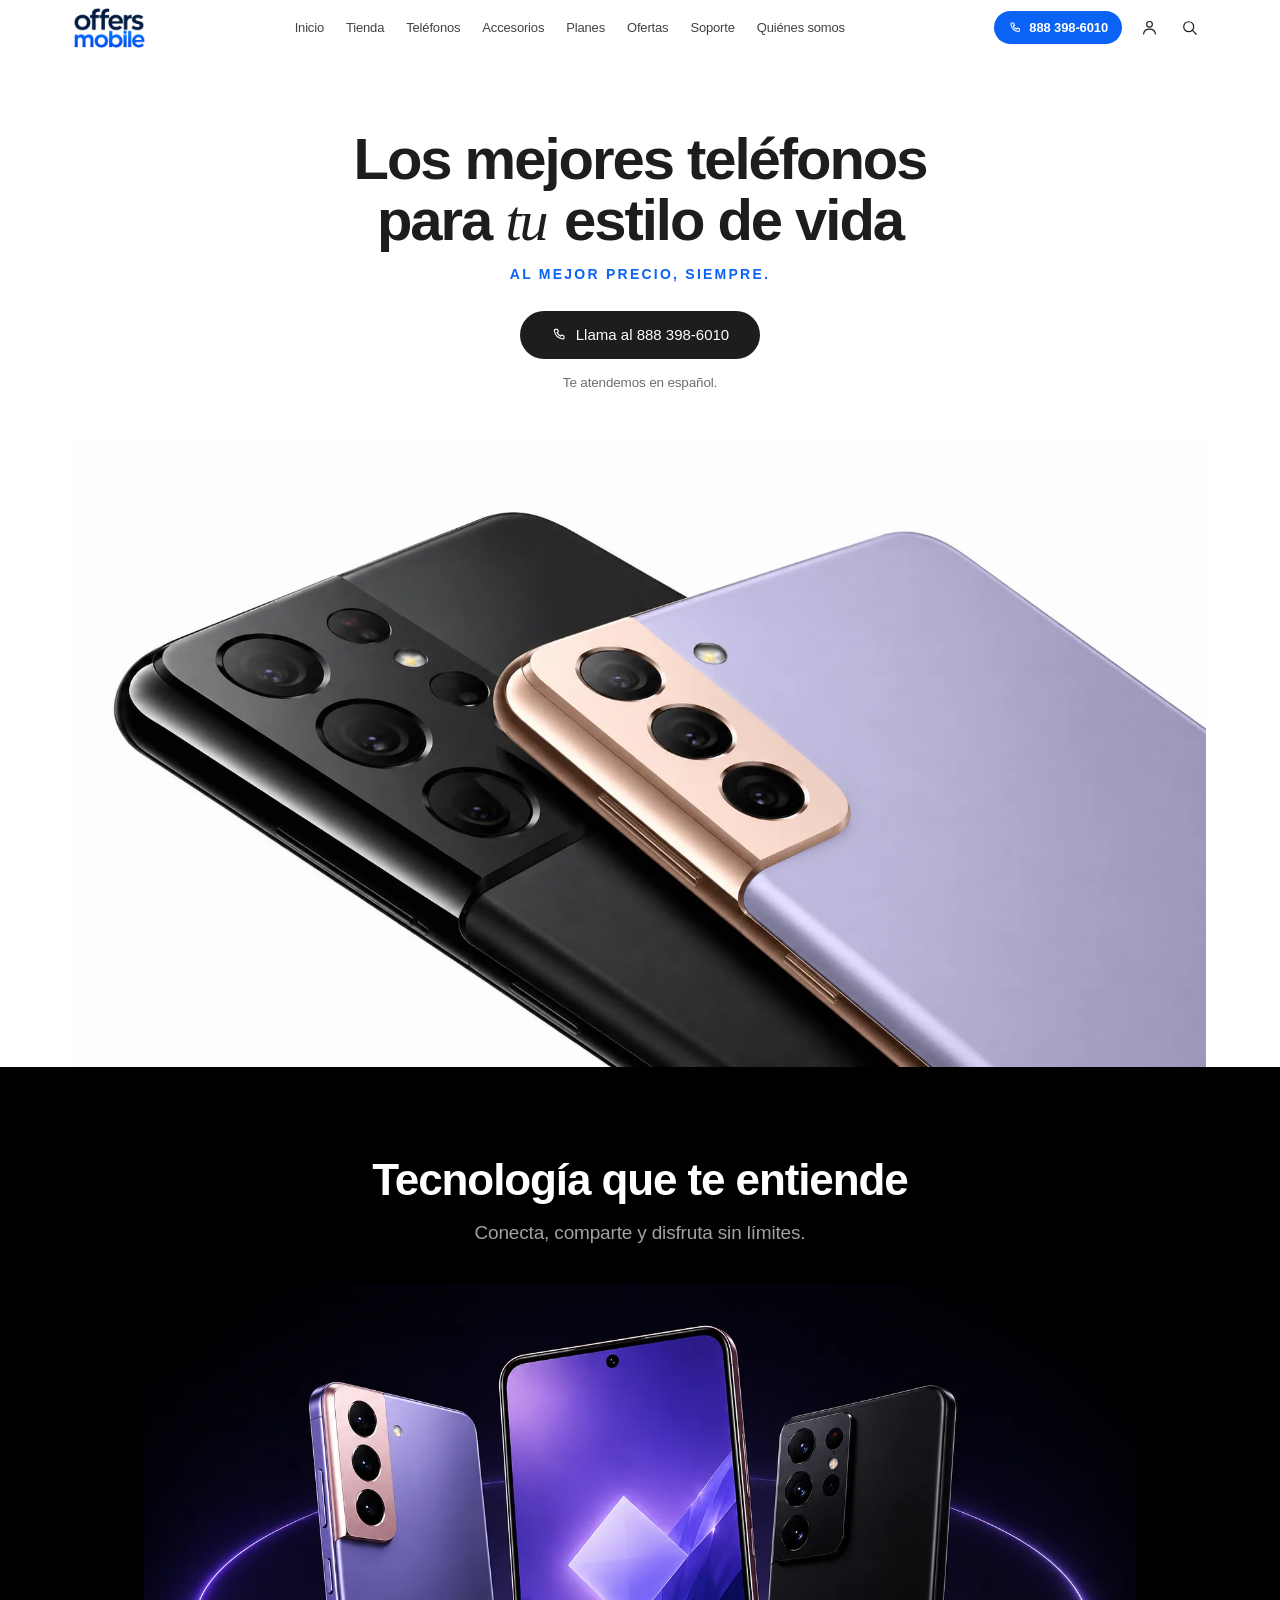
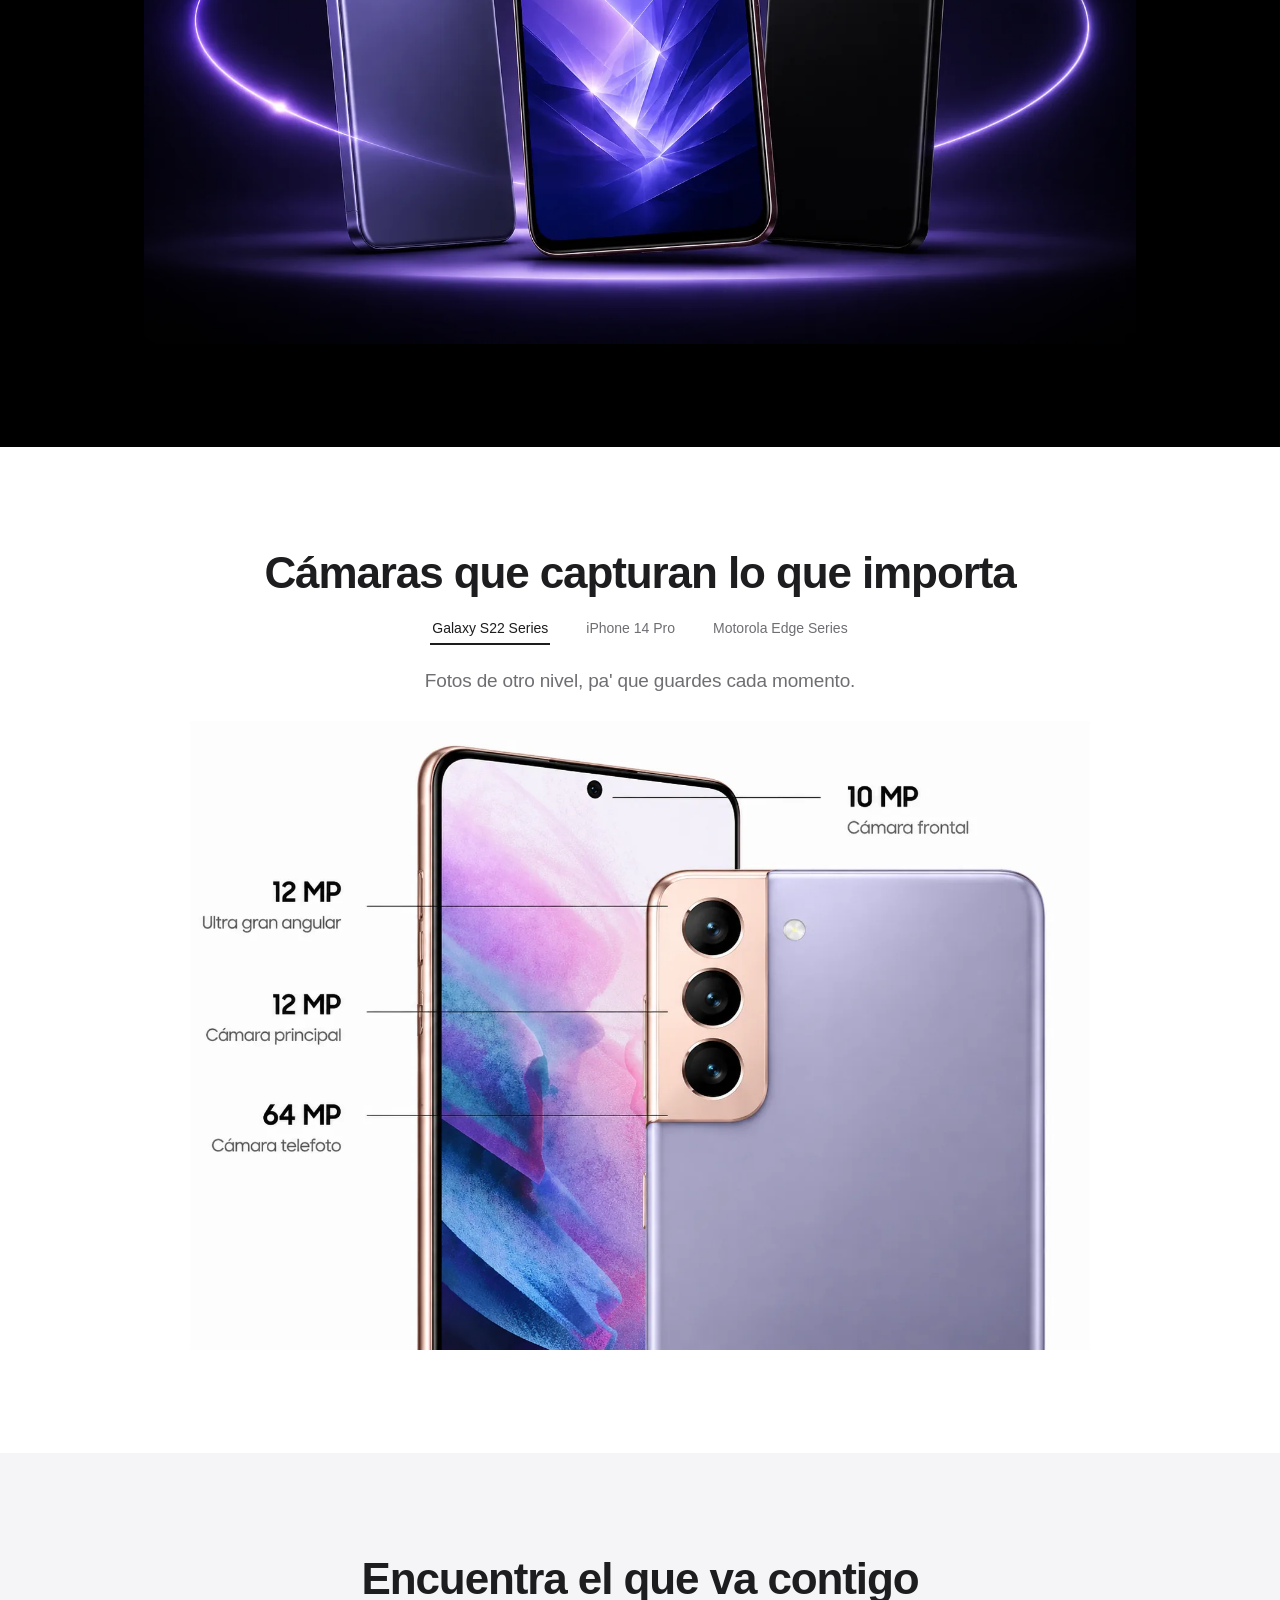
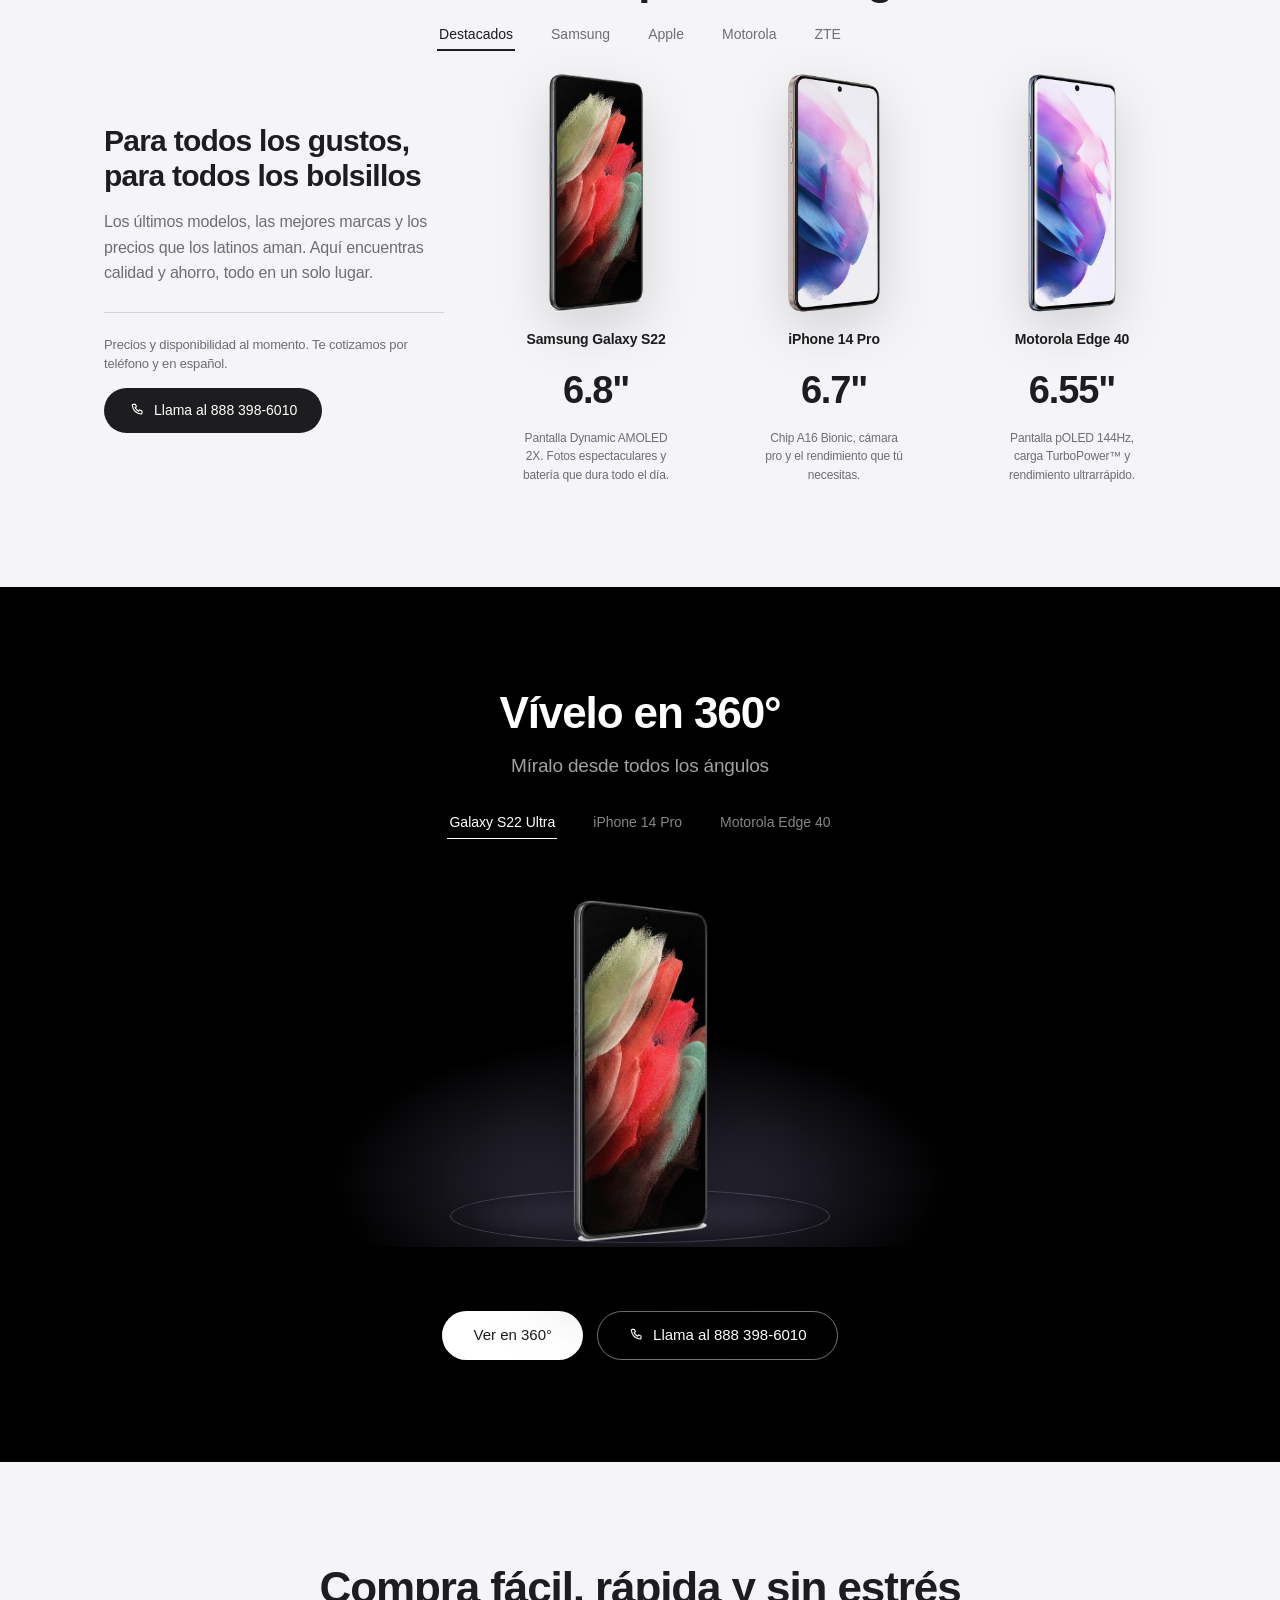
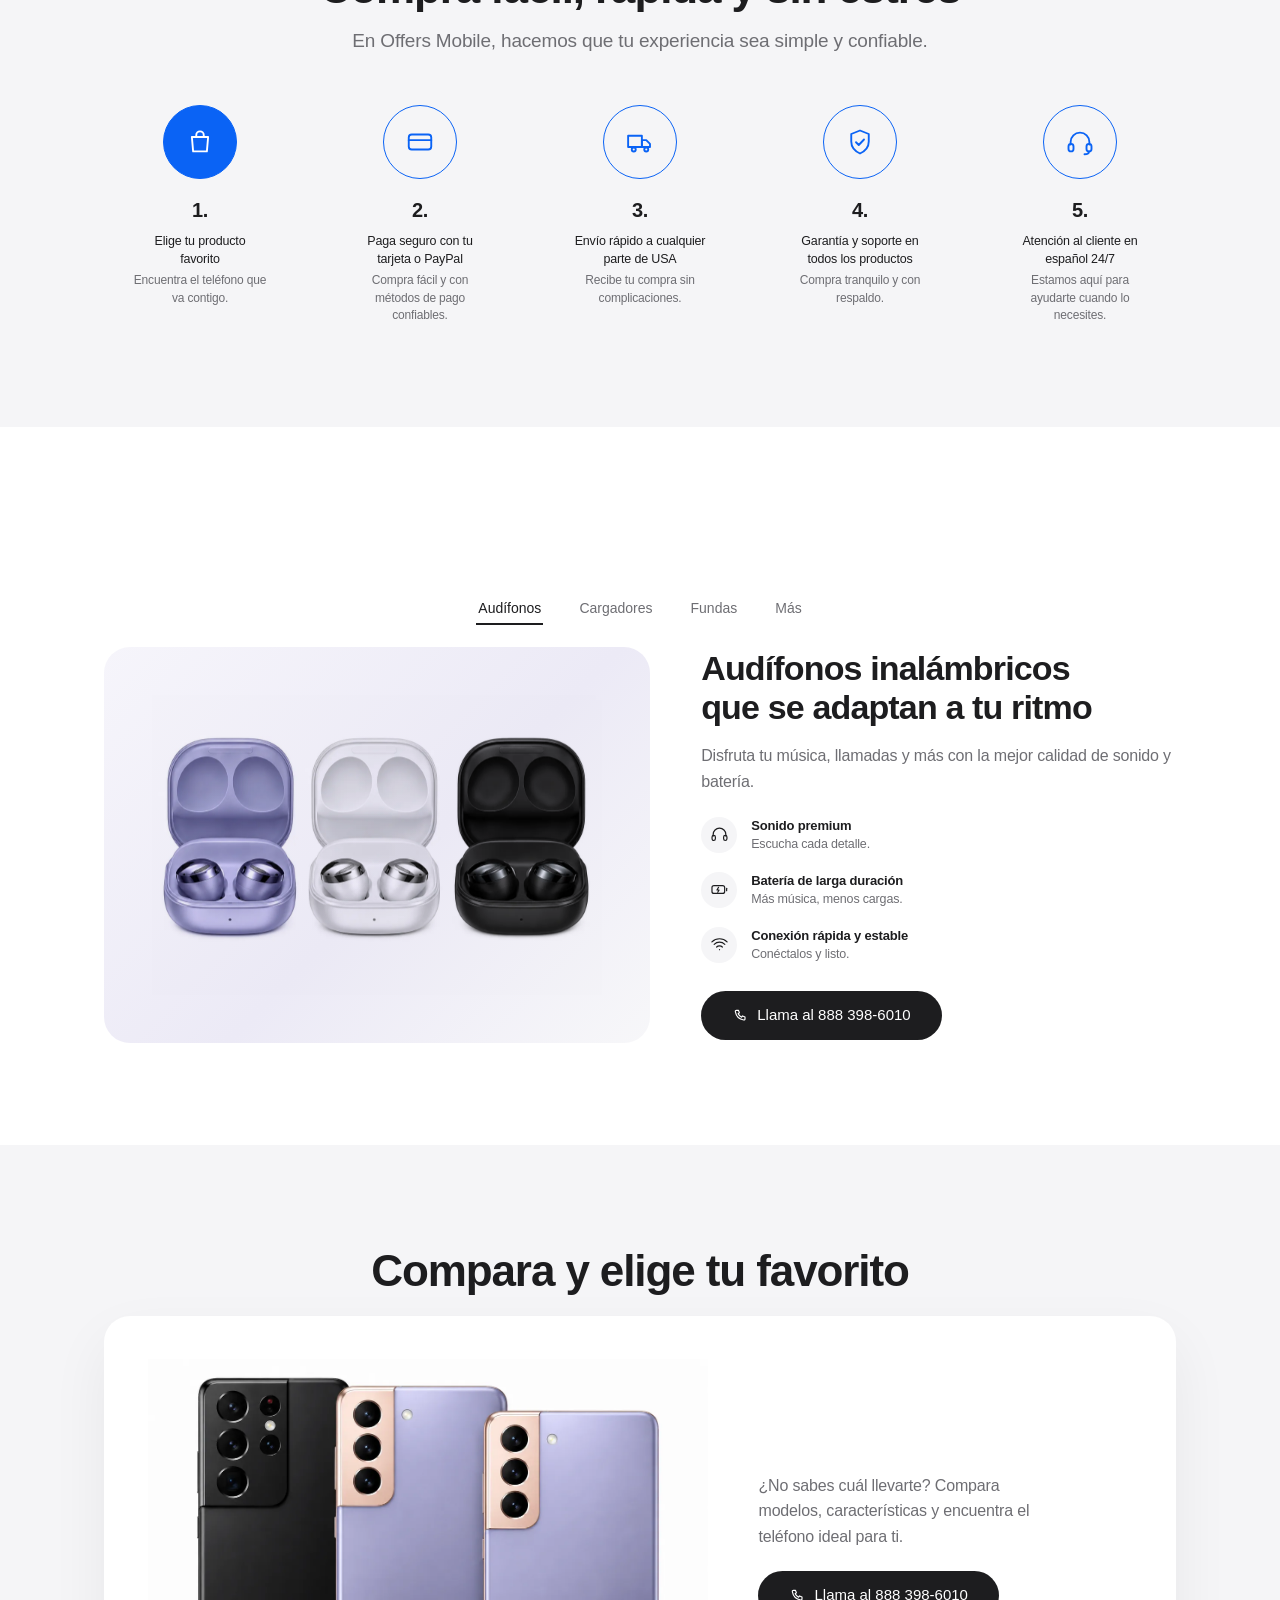
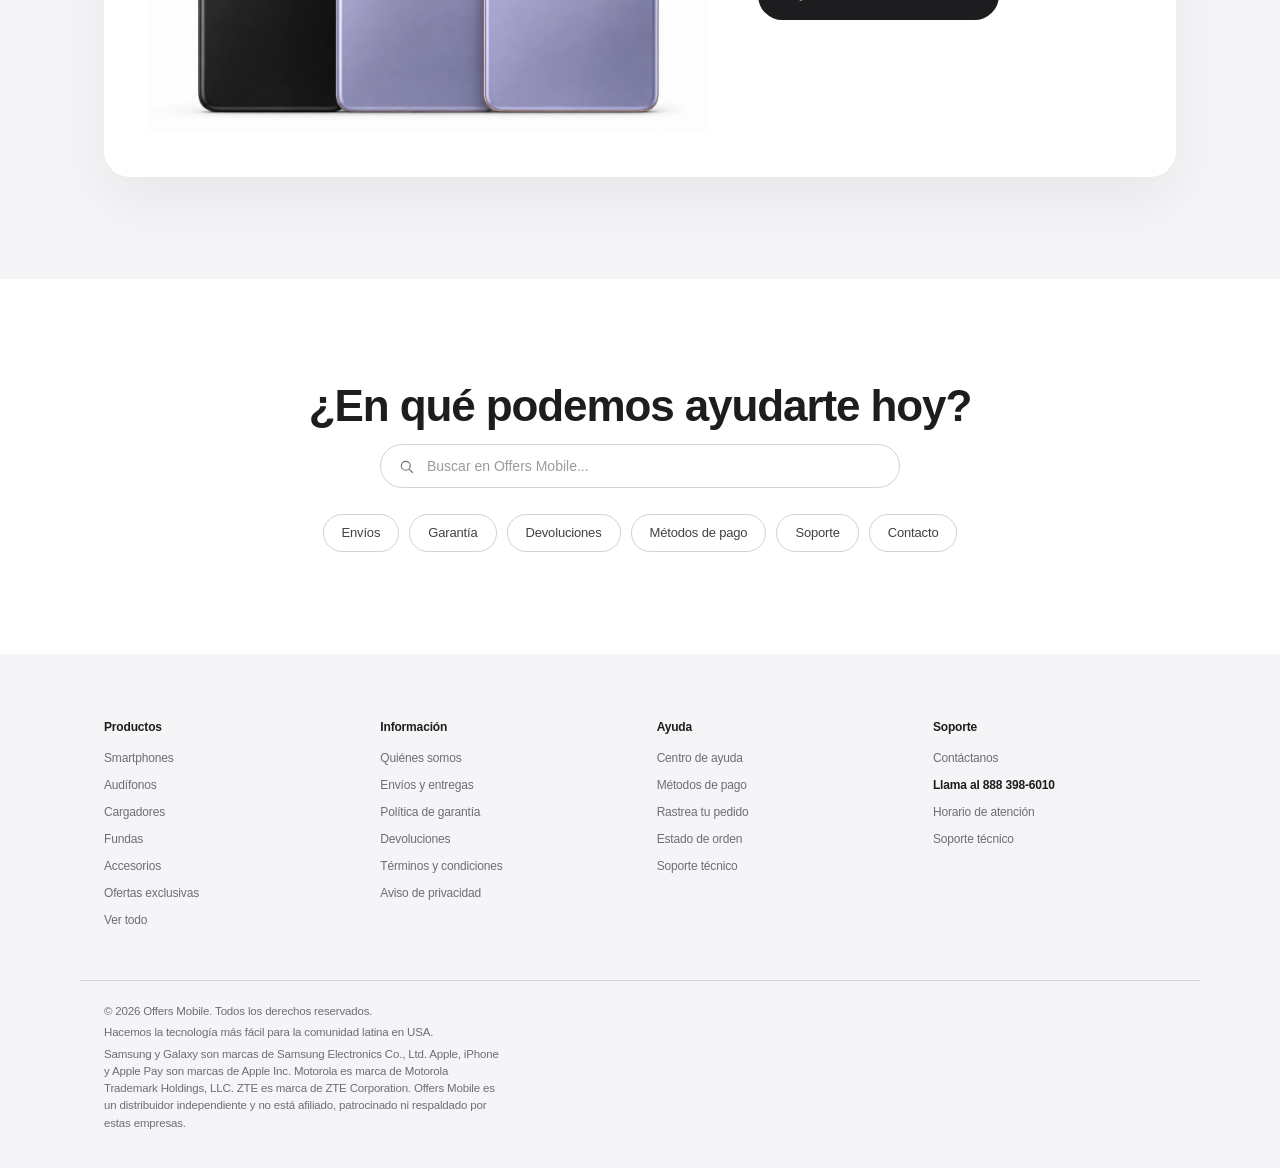
==== index.html @ 30418d43 "Cambia el logo de texto por la imagen nueva logo.png (827 KB, RGB sobre fondo blanco) pasa a WebP co" ====
<!DOCTYPE html>
<html lang="es">
<head>
<meta charset="UTF-8">
<meta name="viewport" content="width=device-width, initial-scale=1">
<title>Offers Mobile — Los mejores teléfonos para tu estilo de vida</title>
<meta name="description" content="Tu próximo teléfono está aquí. Buen precio, buenas marcas y atención en español. Compra fácil y recibe en USA.">
<link rel="canonical" href="https://offers-mobile.com/">

<!-- Open Graph (Facebook, WhatsApp, LinkedIn) -->
<meta property="og:type" content="website">
<meta property="og:site_name" content="Offers Mobile">
<meta property="og:locale" content="es_US">
<meta property="og:url" content="https://offers-mobile.com/">
<meta property="og:title" content="Offers Mobile — Los mejores teléfonos para tu estilo de vida">
<meta property="og:description" content="Tu próximo teléfono está aquí. Buen precio, buenas marcas y atención en español. Compra fácil y recibe en USA.">
<meta property="og:image" content="https://offers-mobile.com/images/og-image.jpg">
<meta property="og:image:width" content="1200">
<meta property="og:image:height" content="630">
<meta property="og:image:alt" content="Tel&eacute;fonos disponibles en Offers Mobile">

<!-- X / Twitter -->
<meta name="twitter:card" content="summary_large_image">
<meta name="twitter:title" content="Offers Mobile — Los mejores teléfonos para tu estilo de vida">
<meta name="twitter:description" content="Tu próximo teléfono está aquí. Buen precio, buenas marcas y atención en español. Compra fácil y recibe en USA.">
<meta name="twitter:image" content="https://offers-mobile.com/images/og-image.jpg">

<meta name="theme-color" content="#ffffff">
<link rel="stylesheet" href="css/styles.css">
</head>
<body>

<!-- ============ NAV ============ -->
<header class="nav" id="nav">
  <div class="nav__inner">
    <a href="#inicio" class="logo" aria-label="Offers Mobile inicio">
      <img src="images/logo.webp" alt="Offers Mobile" width="356" height="200">
    </a>

    <nav class="nav__links" id="navLinks" aria-label="Navegación principal">
      <a href="#inicio">Inicio</a>
      <a href="#tienda">Tienda</a>
      <a href="#telefonos">Teléfonos</a>
      <a href="#accesorios">Accesorios</a>
      <a href="#planes">Planes</a>
      <a href="#ofertas">Ofertas</a>
      <a href="#soporte">Soporte</a>
      <a href="quienes-somos.html">Quiénes somos</a>
    </nav>

    <div class="nav__actions">
      <a href="tel:+18883986010" class="nav__tel" data-cta="nav">
        <svg viewBox="0 0 24 24" aria-hidden="true"><path d="M6.6 3.5h3l1.5 3.7-1.9 1.4a12 12 0 0 0 5.2 5.2l1.4-1.9 3.7 1.5v3a1.6 1.6 0 0 1-1.8 1.6A15.6 15.6 0 0 1 5 5.3 1.6 1.6 0 0 1 6.6 3.5z"/></svg>
        <span>888 398-6010</span>
      </a>
      <button class="icon-btn" aria-label="Mi cuenta">
        <svg viewBox="0 0 24 24" aria-hidden="true"><circle cx="12" cy="8" r="3.6"/><path d="M4.5 20c.6-4 3.7-6 7.5-6s6.9 2 7.5 6"/></svg>
      </button>
      <button class="icon-btn" aria-label="Buscar">
        <svg viewBox="0 0 24 24" aria-hidden="true"><circle cx="11" cy="11" r="6.3"/><path d="M16 16l4.5 4.5"/></svg>
      </button>
      <button class="burger" id="burger" aria-label="Abrir menú" aria-expanded="false">
        <span></span><span></span>
      </button>
    </div>
  </div>
</header>

<main>

<!-- ============ HERO ============ -->
<section class="hero" id="inicio">
  <div class="hero__copy reveal">
    <h1 class="hero__title">
      Los mejores teléfonos<br>
      para <em>tu</em> estilo de vida
    </h1>
    <p class="hero__kicker">Al mejor precio, siempre.</p>
    <a href="tel:+18883986010" class="btn btn--dark btn--call" data-cta="hero">
      <svg viewBox="0 0 24 24" aria-hidden="true"><path d="M6.6 3.5h3l1.5 3.7-1.9 1.4a12 12 0 0 0 5.2 5.2l1.4-1.9 3.7 1.5v3a1.6 1.6 0 0 1-1.8 1.6A15.6 15.6 0 0 1 5 5.3 1.6 1.6 0 0 1 6.6 3.5z"/></svg>
      Llama al 888 398-6010
    </a>
    <p class="hero__phone">Te atendemos en español.</p>
  </div>
  <div class="hero__media reveal reveal--slow">
    <img src="images/hero-telefonos.webp" alt="Teléfonos Samsung Galaxy en color negro y violeta"
         width="1683" height="935" fetchpriority="high" decoding="async">
  </div>
</section>

<!-- ============ TECNOLOGÍA ============ -->
<section class="tech dark-band" id="tienda">
  <div class="wrap tech__head reveal">
    <h2 class="h2 h2--light">Tecnología que te entiende</h2>
    <p class="sub sub--light">Conecta, comparte y disfruta sin límites.</p>
  </div>

  <figure class="tech__media reveal reveal--slow">
    <img src="images/tecnologia.webp"
         alt="Tres teléfonos Galaxy rodeados por un anillo de luz violeta"
         width="1536" height="1024" loading="lazy" decoding="async">
  </figure>
</section>

<!-- ============ CÁMARAS ============ -->
<section class="section cameras" id="camaras">
  <div class="wrap">
    <h2 class="h2 reveal">Cámaras que capturan lo que importa</h2>

    <div class="tabs reveal" data-tabs="camaras">
      <button class="tab is-active" data-tab="s22">Galaxy S22 Series</button>
      <button class="tab" data-tab="ip14">iPhone 14 Pro</button>
      <button class="tab" data-tab="edge">Motorola Edge Series</button>
    </div>

    <p class="sub sub--tight reveal" data-panel-text="camaras">Fotos de otro nivel, pa' que guardes cada momento.</p>

    <figure class="cameras__shot reveal reveal--slow">
      <img src="images/camaras.webp" alt="Detalle de las cámaras: 10 MP frontal, 12 MP ultra gran angular, 12 MP principal y 64 MP telefoto"
           width="1500" height="1049" loading="lazy" decoding="async">
    </figure>
  </div>
</section>

<!-- ============ CATÁLOGO ============ -->
<section class="section catalog alt-band" id="telefonos">
  <div class="wrap">
    <h2 class="h2 reveal">Encuentra el que va contigo</h2>

    <div class="tabs reveal" data-tabs="catalogo">
      <button class="tab is-active" data-tab="todos">Destacados</button>
      <button class="tab" data-tab="samsung">Samsung</button>
      <button class="tab" data-tab="apple">Apple</button>
      <button class="tab" data-tab="motorola">Motorola</button>
      <button class="tab" data-tab="zte">ZTE</button>
    </div>

    <div class="catalog__grid">
      <div class="catalog__intro reveal">
        <h3 class="h3">Para todos los gustos,<br>para todos los bolsillos</h3>
        <p class="body">
          Los últimos modelos, las mejores marcas y los precios que los latinos aman.
          Aquí encuentras calidad y ahorro, todo en un solo lugar.
        </p>

        <div class="callout">
          <p class="callout__text">Precios y disponibilidad al momento. Te cotizamos por teléfono y en español.</p>
          <a href="tel:+18883986010" class="btn btn--dark btn--call" data-cta="catalogo">
            <svg viewBox="0 0 24 24" aria-hidden="true"><path d="M6.6 3.5h3l1.5 3.7-1.9 1.4a12 12 0 0 0 5.2 5.2l1.4-1.9 3.7 1.5v3a1.6 1.6 0 0 1-1.8 1.6A15.6 15.6 0 0 1 5 5.3 1.6 1.6 0 0 1 6.6 3.5z"/></svg>
            Llama al 888 398-6010
          </a>
        </div>
      </div>

      <div class="cards" id="catalogCards">
        <article class="card reveal" data-brand="samsung">
          <div class="card__media"><img src="images/s22.webp" alt="Samsung Galaxy S22" width="302" height="760" loading="lazy" decoding="async"></div>
          <h4 class="card__name">Samsung Galaxy S22</h4>
          <p class="card__spec">6.8"</p>
          <p class="card__desc">Pantalla Dynamic AMOLED 2X. Fotos espectaculares y batería que dura todo el día.</p>
        </article>

        <article class="card reveal" data-brand="apple">
          <div class="card__media"><img src="images/iphone14.webp" alt="iPhone 14 Pro" width="300" height="760" loading="lazy" decoding="async"></div>
          <h4 class="card__name">iPhone 14 Pro</h4>
          <p class="card__spec">6.7"</p>
          <p class="card__desc">Chip A16 Bionic, cámara pro y el rendimiento que tú necesitas.</p>
        </article>

        <article class="card reveal" data-brand="motorola">
          <div class="card__media"><img src="images/edge40.webp" alt="Motorola Edge 40" width="286" height="760" loading="lazy" decoding="async"></div>
          <h4 class="card__name">Motorola Edge 40</h4>
          <p class="card__spec">6.55"</p>
          <p class="card__desc">Pantalla pOLED 144Hz, carga TurboPower™ y rendimiento ultrarrápido.</p>
        </article>

        <article class="card card--soon reveal" data-brand="zte">
          <div class="card__media card__media--empty">
            <svg viewBox="0 0 24 24" aria-hidden="true"><rect x="6.5" y="2.5" width="11" height="19" rx="2.6"/><path d="M10.5 5.6h3"/></svg>
          </div>
          <h4 class="card__name">ZTE</h4>
          <p class="card__spec">Pronto</p>
          <p class="card__desc">Estamos sumando nuevos modelos ZTE al catálogo. Llámanos y te avisamos apenas lleguen.</p>
        </article>
      </div>
    </div>
  </div>
</section>

<!-- ============ 360° ============ -->
<section class="section three60 dark-band" id="ofertas">
  <div class="wrap">
    <h2 class="h2 h2--light reveal">Vívelo en 360°</h2>
    <p class="sub sub--light reveal">Míralo desde todos los ángulos</p>

    <div class="tabs tabs--light reveal" data-tabs="tresc">
      <button class="tab is-active" data-tab="s22">Galaxy S22 Ultra</button>
      <button class="tab" data-tab="ip14">iPhone 14 Pro</button>
      <button class="tab" data-tab="edge">Motorola Edge 40</button>
    </div>

    <div class="viewer reveal" id="viewer">
      <div class="viewer__glow" aria-hidden="true"></div>
      <div class="viewer__phone" id="viewerPhone">
        <img src="images/s22.webp" alt="Galaxy S22 Ultra en vista 360 grados" id="viewerImg" width="302" height="760" loading="lazy" decoding="async">
      </div>
      <div class="viewer__ring" aria-hidden="true"></div>
    </div>

    <div class="three60__actions reveal">
      <button class="btn btn--light" id="spinBtn">Ver en 360°</button>
      <a href="tel:+18883986010" class="btn btn--ghost btn--call" data-cta="tresc">
        <svg viewBox="0 0 24 24" aria-hidden="true"><path d="M6.6 3.5h3l1.5 3.7-1.9 1.4a12 12 0 0 0 5.2 5.2l1.4-1.9 3.7 1.5v3a1.6 1.6 0 0 1-1.8 1.6A15.6 15.6 0 0 1 5 5.3 1.6 1.6 0 0 1 6.6 3.5z"/></svg>
        Llama al 888 398-6010
      </a>
    </div>
  </div>
</section>

<!-- ============ PROCESO DE COMPRA ============ -->
<section class="section steps alt-band" id="planes">
  <div class="wrap">
    <h2 class="h2 reveal">Compra fácil, rápida y sin estrés</h2>
    <p class="sub reveal">En Offers Mobile, hacemos que tu experiencia sea simple y confiable.</p>

    <ol class="steps__grid">
      <li class="step reveal">
        <div class="step__icon step__icon--fill">
          <svg viewBox="0 0 24 24" aria-hidden="true"><path d="M5.5 8h13l-1 11.5h-11z"/><path d="M9 8V6.5a3 3 0 0 1 6 0V8"/></svg>
        </div>
        <p class="step__num">1.</p>
        <p class="step__title">Elige tu producto favorito</p>
        <p class="step__desc">Encuentra el teléfono que va contigo.</p>
      </li>
      <li class="step reveal">
        <div class="step__icon">
          <svg viewBox="0 0 24 24" aria-hidden="true"><rect x="3" y="6" width="18" height="12" rx="2.4"/><path d="M3 10.5h18"/></svg>
        </div>
        <p class="step__num">2.</p>
        <p class="step__title">Paga seguro con tu tarjeta o PayPal</p>
        <p class="step__desc">Compra fácil y con métodos de pago confiables.</p>
      </li>
      <li class="step reveal">
        <div class="step__icon">
          <svg viewBox="0 0 24 24" aria-hidden="true"><path d="M2.5 7h11v9h-11z"/><path d="M13.5 10.5H17l3 3V16h-6.5z"/><circle cx="7" cy="18" r="1.6"/><circle cx="17" cy="18" r="1.6"/></svg>
        </div>
        <p class="step__num">3.</p>
        <p class="step__title">Envío rápido a cualquier parte de USA</p>
        <p class="step__desc">Recibe tu compra sin complicaciones.</p>
      </li>
      <li class="step reveal">
        <div class="step__icon">
          <svg viewBox="0 0 24 24" aria-hidden="true"><path d="M12 2.8l7 2.8v6c0 4.3-2.9 7.7-7 9.6-4.1-1.9-7-5.3-7-9.6v-6z"/><path d="M8.8 12.2l2.2 2.2 4.2-4.4"/></svg>
        </div>
        <p class="step__num">4.</p>
        <p class="step__title">Garantía y soporte en todos los productos</p>
        <p class="step__desc">Compra tranquilo y con respaldo.</p>
      </li>
      <li class="step reveal">
        <div class="step__icon">
          <svg viewBox="0 0 24 24" aria-hidden="true"><path d="M4.5 14v-2a7.5 7.5 0 0 1 15 0v2"/><rect x="2.8" y="13.5" width="4" height="6" rx="2"/><rect x="17.2" y="13.5" width="4" height="6" rx="2"/><path d="M19.2 19.5c0 1.4-1.7 2.3-3.6 2.3"/></svg>
        </div>
        <p class="step__num">5.</p>
        <p class="step__title">Atención al cliente en español 24/7</p>
        <p class="step__desc">Estamos aquí para ayudarte cuando lo necesites.</p>
      </li>
    </ol>
  </div>
</section>

<!-- ============ ACCESORIOS ============ -->
<section class="section accs" id="accesorios">
  <div class="wrap">
    <h2 class="h2 reveal">Accesorios que completan tu experiencia</h2>

    <div class="tabs reveal" data-tabs="accs">
      <button class="tab is-active" data-tab="audio">Audífonos</button>
      <button class="tab" data-tab="carga">Cargadores</button>
      <button class="tab" data-tab="fundas">Fundas</button>
      <button class="tab" data-tab="mas">Más</button>
    </div>

    <div class="accs__grid">
      <figure class="accs__media reveal reveal--slow">
        <img src="images/audifonos.webp" alt="Audífonos inalámbricos en violeta, blanco y negro" width="1200" height="800" loading="lazy" decoding="async">
      </figure>

      <div class="accs__copy reveal">
        <h3 class="h3">Audífonos inalámbricos<br>que se adaptan a tu ritmo</h3>
        <p class="body">Disfruta tu música, llamadas y más con la mejor calidad de sonido y batería.</p>

        <ul class="feats">
          <li>
            <span class="feats__icon"><svg viewBox="0 0 24 24" aria-hidden="true"><path d="M4 14v-2a8 8 0 0 1 16 0v2"/><rect x="2.6" y="13.2" width="4.2" height="6.4" rx="2.1"/><rect x="17.2" y="13.2" width="4.2" height="6.4" rx="2.1"/></svg></span>
            <span><b>Sonido premium</b><br>Escucha cada detalle.</span>
          </li>
          <li>
            <span class="feats__icon"><svg viewBox="0 0 24 24" aria-hidden="true"><rect x="2.5" y="7" width="16" height="10" rx="2.6"/><path d="M21 10.5v3"/><path d="M10.8 9.2l-2 3.4h2.6l-1.6 2.9"/></svg></span>
            <span><b>Batería de larga duración</b><br>Más música, menos cargas.</span>
          </li>
          <li>
            <span class="feats__icon"><svg viewBox="0 0 24 24" aria-hidden="true"><path d="M12 18.5h.01"/><path d="M8.4 15.2a5 5 0 0 1 7.2 0"/><path d="M5.3 11.9a9.4 9.4 0 0 1 13.4 0"/><path d="M2.4 8.7a13.6 13.6 0 0 1 19.2 0"/></svg></span>
            <span><b>Conexión rápida y estable</b><br>Conéctalos y listo.</span>
          </li>
        </ul>

        <a href="tel:+18883986010" class="btn btn--dark btn--call" data-cta="accesorios">
          <svg viewBox="0 0 24 24" aria-hidden="true"><path d="M6.6 3.5h3l1.5 3.7-1.9 1.4a12 12 0 0 0 5.2 5.2l1.4-1.9 3.7 1.5v3a1.6 1.6 0 0 1-1.8 1.6A15.6 15.6 0 0 1 5 5.3 1.6 1.6 0 0 1 6.6 3.5z"/></svg>
          Llama al 888 398-6010
        </a>
      </div>
    </div>
  </div>
</section>

<!-- ============ COMPARADOR ============ -->
<section class="section compare alt-band">
  <div class="wrap">
    <h2 class="h2 reveal">Compara y elige tu favorito</h2>

    <div class="compare__card reveal reveal--slow">
      <figure class="compare__media">
        <img src="images/comparativa.webp" alt="Tres modelos de teléfonos lado a lado para comparar" width="1300" height="867" loading="lazy" decoding="async">
      </figure>
      <div class="compare__copy">
        <p class="body">¿No sabes cuál llevarte? Compara modelos, características y encuentra el teléfono ideal para ti.</p>
        <a href="tel:+18883986010" class="btn btn--dark btn--call" data-cta="comparativa">
          <svg viewBox="0 0 24 24" aria-hidden="true"><path d="M6.6 3.5h3l1.5 3.7-1.9 1.4a12 12 0 0 0 5.2 5.2l1.4-1.9 3.7 1.5v3a1.6 1.6 0 0 1-1.8 1.6A15.6 15.6 0 0 1 5 5.3 1.6 1.6 0 0 1 6.6 3.5z"/></svg>
          Llama al 888 398-6010
        </a>
      </div>
    </div>
  </div>
</section>

<!-- ============ AYUDA ============ -->
<section class="section help" id="soporte">
  <div class="wrap wrap--narrow">
    <h2 class="h2 reveal">¿En qué podemos ayudarte hoy?</h2>

    <form class="search reveal" onsubmit="return false;" role="search">
      <svg viewBox="0 0 24 24" aria-hidden="true"><circle cx="11" cy="11" r="6.3"/><path d="M16 16l4.5 4.5"/></svg>
      <input type="search" placeholder="Buscar en Offers Mobile..." aria-label="Buscar en Offers Mobile">
    </form>

    <div class="chips reveal">
      <a href="envios.html">Envíos</a>
      <a href="garantia.html">Garantía</a>
      <a href="devoluciones.html">Devoluciones</a>
      <a href="ayuda.html#metodos-de-pago">Métodos de pago</a>
      <a href="ayuda.html#soporte-tecnico">Soporte</a>
      <a href="contacto.html">Contacto</a>
    </div>
  </div>
</section>

</main>

<!-- ============ FOOTER ============ -->
<footer class="footer" id="quienes">
  <div class="wrap footer__grid">
    <div class="footer__col">
      <h5>Productos</h5>
      <a href="#telefonos">Smartphones</a>
      <a href="#accesorios">Aud&iacute;fonos</a>
      <a href="#accesorios">Cargadores</a>
      <a href="#accesorios">Fundas</a>
      <a href="#accesorios">Accesorios</a>
      <a href="#ofertas">Ofertas exclusivas</a>
      <a href="#tienda">Ver todo</a>
    </div>
    <div class="footer__col">
      <h5>Informaci&oacute;n</h5>
      <a href="quienes-somos.html">Qui&eacute;nes somos</a>
      <a href="envios.html">Env&iacute;os y entregas</a>
      <a href="garantia.html">Pol&iacute;tica de garant&iacute;a</a>
      <a href="devoluciones.html">Devoluciones</a>
      <a href="terminos.html">T&eacute;rminos y condiciones</a>
      <a href="privacidad.html">Aviso de privacidad</a>
    </div>
    <div class="footer__col">
      <h5>Ayuda</h5>
      <a href="ayuda.html">Centro de ayuda</a>
      <a href="ayuda.html#metodos-de-pago">M&eacute;todos de pago</a>
      <a href="ayuda.html#rastrear">Rastrea tu pedido</a>
      <a href="ayuda.html#estado">Estado de orden</a>
      <a href="ayuda.html#soporte-tecnico">Soporte t&eacute;cnico</a>
    </div>
    <div class="footer__col">
      <h5>Soporte</h5>
      <a href="contacto.html">Cont&aacute;ctanos</a>
      <a href="tel:+18883986010" class="footer__tel">Llama al 888 398-6010</a>
      <a href="contacto.html#horario">Horario de atenci&oacute;n</a>
      <a href="ayuda.html#soporte-tecnico">Soporte t&eacute;cnico</a>
    </div>
  </div>

  <div class="wrap footer__bottom">
    <div class="footer__legal">
      <p>&copy; 2026 Offers Mobile. Todos los derechos reservados.</p>
      <p>Hacemos la tecnolog&iacute;a m&aacute;s f&aacute;cil para la comunidad latina en USA.</p>
      <p class="footer__tm">Samsung y Galaxy son marcas de Samsung Electronics Co., Ltd. Apple, iPhone y Apple&nbsp;Pay son marcas
      de Apple Inc. Motorola es marca de Motorola Trademark Holdings, LLC. ZTE es marca de ZTE Corporation.
      Offers Mobile es un distribuidor independiente y no est&aacute; afiliado, patrocinado ni respaldado por estas empresas.</p>
    </div>
  </div>
</footer>

<script src="js/main.js"></script>
</body>
</html>
---- css/styles.css ----
/* =========================================================
   Offers Mobile — hoja de estilos
   ========================================================= */

:root{
  --ink:#1d1d1f;
  --ink-soft:#424245;
  --muted:#6e6e73;
  --line:#d2d2d7;
  --bg:#ffffff;
  --bg-alt:#f5f5f7;
  --dark:#000000;
  --dark-soft:#111113;
  --blue:#0a63f5;
  --blue-soft:#4b8dff;
  --violet:#a89bd6;

  --wrap:1120px;
  --radius:18px;
  --radius-lg:26px;

  --ease:cubic-bezier(.22,.61,.36,1);
  --nav-h:56px;

  /* alturas de las piezas con imagen (en unidades absolutas:
     los % no resuelven bien dentro de una grid de alto automático) */
  --card-media-h:clamp(180px,19vw,240px);
  --viewer-h:clamp(300px,34vw,420px);
}

*,*::before,*::after{box-sizing:border-box;}

html{
  -webkit-text-size-adjust:100%;
  scroll-behavior:smooth;
  scroll-padding-top:calc(var(--nav-h) + 12px);
}

body{
  margin:0;
  background:var(--bg);
  color:var(--ink);
  font-family:-apple-system,BlinkMacSystemFont,"SF Pro Display","SF Pro Text","Segoe UI",Inter,Roboto,"Helvetica Neue",Arial,sans-serif;
  font-size:17px;
  line-height:1.5;
  letter-spacing:-.01em;
  -webkit-font-smoothing:antialiased;
  overflow-x:hidden;
}

img{max-width:100%;height:auto;display:block;}
a{color:inherit;text-decoration:none;}
button{font:inherit;color:inherit;}

/* ---------- utilidades ---------- */
.wrap{width:100%;max-width:var(--wrap);margin:0 auto;padding:0 24px;}
.wrap--narrow{max-width:780px;}

.section{padding:clamp(64px,8vw,110px) 0;}
.alt-band{background:var(--bg-alt);}
.dark-band{background:var(--dark);color:#f5f5f7;}

.h2{
  font-size:clamp(28px,4.2vw,44px);
  line-height:1.1;
  letter-spacing:-.025em;
  font-weight:600;
  margin:0 0 14px;
  text-align:center;
}
.h2--light{color:#fff;}

.h3{
  font-size:clamp(24px,3vw,34px);
  line-height:1.15;
  letter-spacing:-.025em;
  font-weight:600;
  margin:0 0 16px;
}

.sub{
  margin:0 auto 34px;
  max-width:640px;
  text-align:center;
  color:var(--muted);
  font-size:clamp(15px,1.6vw,19px);
}
.sub--light{color:#a1a1a6;}
.sub--tight{margin-bottom:26px;}

.body{color:var(--muted);font-size:16px;line-height:1.6;margin:0 0 22px;}

/* ---------- botones ---------- */
.btn{
  display:inline-flex;align-items:center;justify-content:center;
  padding:12px 30px;
  border:1px solid transparent;
  border-radius:999px;
  font-size:15px;font-weight:500;letter-spacing:0;
  cursor:pointer;
  transition:transform .3s var(--ease),background .25s var(--ease),color .25s var(--ease),border-color .25s var(--ease);
}
.btn:hover{transform:translateY(-2px);}
.btn:active{transform:translateY(0);}
.btn--dark{background:var(--ink);color:#fff;}
.btn--dark:hover{background:#000;}
.btn--light{background:#fff;color:var(--ink);}
.btn--light:hover{background:#e8e8ed;}
.btn--ghost{background:transparent;color:#fff;border-color:rgba(255,255,255,.45);}
.btn--ghost:hover{background:rgba(255,255,255,.1);border-color:#fff;}

/* botón que inicia una llamada */
.btn--call{gap:9px;}
.btn--call svg{
  width:16px;height:16px;flex:0 0 auto;
  fill:none;stroke:currentColor;stroke-width:1.7;stroke-linecap:round;stroke-linejoin:round;
}

/* =========================================================
   NAV
   ========================================================= */
.nav{
  position:fixed;inset:0 0 auto 0;z-index:100;
  height:var(--nav-h);
  background:rgba(255,255,255,.72);
  backdrop-filter:saturate(180%) blur(20px);
  -webkit-backdrop-filter:saturate(180%) blur(20px);
  border-bottom:1px solid transparent;
  transition:border-color .3s var(--ease),background .3s var(--ease);
}
.nav.is-scrolled{border-bottom-color:rgba(0,0,0,.09);}

.nav__inner{
  max-width:1180px;margin:0 auto;padding:0 24px;height:100%;
  display:flex;align-items:center;gap:22px;
}

/* WebP con transparencia: se apoya sobre la barra sin recuadro propio. */
.logo{display:flex;align-items:center;flex:0 0 auto;}
.logo img{
  height:40px;width:auto;display:block;
  transition:transform .25s var(--ease);
}
.logo:hover img{transform:scale(1.03);}

.nav__links{display:flex;align-items:center;gap:22px;margin:0 auto;}
.nav__links a{
  font-size:13px;color:var(--ink-soft);
  position:relative;padding:4px 0;
  transition:color .25s var(--ease);
}
.nav__links a::after{
  content:"";position:absolute;left:0;right:0;bottom:-2px;height:1.5px;
  background:var(--blue);transform:scaleX(0);transform-origin:center;
  transition:transform .3s var(--ease);
}
.nav__links a:hover{color:var(--ink);}
.nav__links a:hover::after{transform:scaleX(1);}

.nav__actions{display:flex;align-items:center;gap:6px;}

/* teléfono en el menú: es la vía de compra, por eso va visible */
.nav__tel{
  display:inline-flex;align-items:center;gap:7px;
  padding:7px 14px;margin-right:4px;
  border-radius:999px;background:var(--blue);color:#fff;
  font-size:13px;font-weight:600;letter-spacing:-.01em;white-space:nowrap;
  transition:background .25s var(--ease),transform .25s var(--ease);
}
.nav__tel:hover{background:#0955d4;transform:translateY(-1px);}
.nav__tel svg{width:14px;height:14px;fill:none;stroke:currentColor;stroke-width:1.8;stroke-linecap:round;stroke-linejoin:round;}

.icon-btn{
  width:34px;height:34px;display:grid;place-items:center;
  background:none;border:0;border-radius:50%;cursor:pointer;
  transition:background .25s var(--ease);
}
.icon-btn:hover{background:rgba(0,0,0,.06);}
.icon-btn svg{width:19px;height:19px;fill:none;stroke:var(--ink);stroke-width:1.5;stroke-linecap:round;stroke-linejoin:round;}

.burger{
  display:none;width:34px;height:34px;background:none;border:0;cursor:pointer;
  flex-direction:column;justify-content:center;align-items:center;gap:5px;
}
.burger span{width:17px;height:1.5px;background:var(--ink);border-radius:2px;transition:transform .3s var(--ease),opacity .3s var(--ease);}
.burger.is-open span:nth-child(1){transform:translateY(3.3px) rotate(45deg);}
.burger.is-open span:nth-child(2){transform:translateY(-3.3px) rotate(-45deg);}

/* =========================================================
   HERO
   ========================================================= */
.hero{padding-top:calc(var(--nav-h) + clamp(40px,6vw,72px));background:var(--bg);}

.hero__copy{text-align:center;padding:0 24px;}

.hero__title{
  font-size:clamp(32px,5.4vw,58px);
  line-height:1.06;
  letter-spacing:-.035em;
  font-weight:600;
  margin:0 0 12px;
}
.hero__title em{
  font-style:italic;
  font-family:"Snell Roundhand","Segoe Script","Brush Script MT",Georgia,serif;
  font-weight:500;
  padding-right:.06em;
}

.hero__kicker{
  margin:0 0 26px;
  color:var(--blue);
  font-size:clamp(11px,1.3vw,14px);
  font-weight:600;
  letter-spacing:.16em;
  text-transform:uppercase;
}

.hero__phone{
  margin:14px 0 0;
  font-size:13.5px;color:var(--muted);
}
.hero__phone a{color:var(--ink);font-weight:600;}
.hero__phone a:hover{color:var(--blue);}

.hero__media{
  margin-top:clamp(22px,4vw,44px);
  max-width:1180px;margin-inline:auto;padding:0 24px;
}
.hero__media img{width:100%;}

/* =========================================================
   TECNOLOGÍA — escenario oscuro
   ========================================================= */
.tech{padding:clamp(56px,7vw,92px) 0 clamp(60px,8vw,110px);}
.tech__head{text-align:center;}

.tech__media{
  margin:clamp(18px,3vw,36px) auto 0;
  max-width:1040px;padding:0 24px;
}
/* la foto ya trae fondo negro: difuminamos los bordes
   para que funda con la banda sin dejar un rectángulo visible */
.tech__media img{
  width:100%;
  -webkit-mask-image:radial-gradient(ellipse 78% 78% at 50% 50%,#000 58%,transparent 100%);
          mask-image:radial-gradient(ellipse 78% 78% at 50% 50%,#000 58%,transparent 100%);
}

/* =========================================================
   TABS
   ========================================================= */
.tabs{
  display:flex;justify-content:center;flex-wrap:wrap;
  gap:clamp(14px,3vw,34px);
  margin:0 0 22px;
}
.tab{
  background:none;border:0;cursor:pointer;padding:6px 2px;
  font-size:14px;color:var(--muted);
  position:relative;
  transition:color .25s var(--ease);
}
.tab::after{
  content:"";position:absolute;left:0;right:0;bottom:0;height:1.5px;
  background:var(--ink);transform:scaleX(0);
  transition:transform .3s var(--ease);
}
.tab:hover{color:var(--ink);}
.tab.is-active{color:var(--ink);font-weight:500;}
.tab.is-active::after{transform:scaleX(1);}

.tabs--light .tab{color:#86868b;}
.tabs--light .tab:hover,.tabs--light .tab.is-active{color:#fff;}
.tabs--light .tab::after{background:#fff;}

/* =========================================================
   CÁMARAS
   ========================================================= */
.cameras__shot{margin:0;}
.cameras__shot img{width:100%;max-width:900px;margin:0 auto;}

/* =========================================================
   CATÁLOGO
   ========================================================= */
.catalog__grid{
  display:grid;
  grid-template-columns:minmax(250px,1fr) 2fr;
  gap:clamp(28px,3.6vw,48px);
  align-items:center;
  margin-top:14px;
}
.catalog__intro .h3{font-size:clamp(22px,2.5vw,30px);}
.catalog__intro .body{max-width:340px;}

.callout{
  max-width:340px;margin-top:26px;padding-top:22px;
  border-top:1px solid var(--line);
}
.callout__text{font-size:13px;line-height:1.5;color:var(--muted);margin:0 0 14px;}
.callout .btn{font-size:14px;padding:11px 24px;}

.cards{
  display:grid;
  grid-template-columns:repeat(3,1fr);
  gap:clamp(16px,2.4vw,30px);
}

.card{
  text-align:center;
  transition:transform .4s var(--ease);
}
.card:hover{transform:translateY(-6px);}

.card__media{
  height:var(--card-media-h);
  display:flex;align-items:center;justify-content:center;
  margin-bottom:16px;
}
.card__media img{
  max-height:var(--card-media-h);width:auto;
  filter:drop-shadow(0 18px 26px rgba(0,0,0,.14));
  transition:transform .5s var(--ease);
}
.card:hover .card__media img{transform:scale(1.04);}

.card__media--empty{
  border:1px dashed var(--line);border-radius:var(--radius);
  background:rgba(255,255,255,.5);
}
.card__media--empty svg{width:46px;height:46px;fill:none;stroke:var(--line);stroke-width:1.4;stroke-linecap:round;}

.card__name{font-size:14px;font-weight:600;margin:0 0 12px;letter-spacing:-.01em;}
.card__spec{font-size:clamp(26px,3.4vw,38px);font-weight:600;letter-spacing:-.03em;margin:0 0 10px;}
.card__desc{font-size:12px;line-height:1.55;color:var(--muted);margin:0 auto;max-width:22ch;}

.card--soon{opacity:.85;}

/* =========================================================
   360°
   ========================================================= */
.three60 .sub{margin-bottom:26px;}

.viewer{
  position:relative;
  height:var(--viewer-h);
  display:flex;align-items:center;justify-content:center;
  margin:10px 0 30px;
  cursor:grab;
  perspective:1200px;
  touch-action:pan-y;
}
.viewer:active{cursor:grabbing;}

.viewer__glow{
  position:absolute;bottom:8%;left:50%;transform:translateX(-50%);
  width:min(640px,85vw);height:220px;
  background:radial-gradient(ellipse at 50% 70%,rgba(168,155,214,.34),transparent 68%);
}
.viewer__ring{
  position:absolute;bottom:9%;left:50%;transform:translateX(-50%);
  width:min(380px,62vw);height:54px;border-radius:50%;
  border:1px solid rgba(200,195,235,.28);
  background:radial-gradient(ellipse at 50% 50%,rgba(190,185,230,.16),transparent 70%);
}
.viewer__phone{
  position:relative;z-index:2;
  transform-style:preserve-3d;
  will-change:transform;
}
.viewer__phone img{
  max-height:calc(var(--viewer-h) * .82);width:auto;
  filter:drop-shadow(0 30px 45px rgba(0,0,0,.6));
}
.viewer__phone.is-spinning{animation:spin360 2.4s var(--ease);}
@keyframes spin360{
  from{transform:rotateY(0deg);}
  to{transform:rotateY(360deg);}
}

.three60__actions{display:flex;justify-content:center;gap:14px;flex-wrap:wrap;}

/* =========================================================
   PROCESO DE COMPRA
   ========================================================= */
.steps__grid{
  list-style:none;margin:clamp(28px,4vw,50px) 0 0;padding:0;
  display:grid;grid-template-columns:repeat(5,1fr);
  gap:clamp(14px,2.4vw,28px);
  text-align:center;
}
.step{display:flex;flex-direction:column;align-items:center;}

.step__icon{
  width:clamp(56px,6vw,74px);height:clamp(56px,6vw,74px);
  border-radius:50%;
  border:1.5px solid var(--blue);
  display:grid;place-items:center;
  margin-bottom:16px;
  transition:transform .4s var(--ease),box-shadow .4s var(--ease);
}
.step:hover .step__icon{transform:translateY(-5px);box-shadow:0 12px 26px rgba(10,99,245,.18);}
.step__icon svg{width:30px;height:30px;fill:none;stroke:var(--blue);stroke-width:1.5;stroke-linecap:round;stroke-linejoin:round;}
.step__icon--fill{background:var(--blue);border-color:var(--blue);}
.step__icon--fill svg{stroke:#fff;}

.step__num{font-size:20px;font-weight:600;margin:0 0 8px;letter-spacing:-.02em;}
.step__title{font-size:12.5px;font-weight:500;line-height:1.4;margin:0 0 4px;max-width:19ch;}
.step__desc{font-size:12px;color:var(--muted);line-height:1.45;margin:0;max-width:21ch;}

/* =========================================================
   ACCESORIOS
   ========================================================= */
.accs__grid{
  display:grid;grid-template-columns:1.15fr 1fr;
  gap:clamp(28px,4vw,60px);align-items:center;
  margin-top:18px;
}
.accs__media{
  margin:0;padding:clamp(24px,4vw,48px);
  border-radius:var(--radius-lg);
  background:linear-gradient(135deg,#f6f5fb 0%,#eceaf6 55%,#f7f7f9 100%);
}
.accs__media img{width:100%;mix-blend-mode:multiply;}

.feats{list-style:none;margin:0 0 28px;padding:0;display:grid;gap:18px;}
.feats li{display:flex;align-items:flex-start;gap:14px;font-size:12.5px;line-height:1.45;color:var(--muted);}
.feats li b{color:var(--ink);font-weight:600;font-size:13px;}
.feats__icon{
  flex:0 0 auto;width:36px;height:36px;border-radius:50%;
  background:var(--bg-alt);display:grid;place-items:center;
}
.feats__icon svg{width:19px;height:19px;fill:none;stroke:var(--ink);stroke-width:1.5;stroke-linecap:round;stroke-linejoin:round;}

/* =========================================================
   COMPARADOR
   ========================================================= */
.compare__card{
  margin-top:20px;
  background:#fff;
  border-radius:var(--radius-lg);
  padding:clamp(24px,3.4vw,48px);
  display:grid;grid-template-columns:1.5fr 1fr;
  gap:clamp(24px,4vw,50px);align-items:center;
  box-shadow:0 24px 60px rgba(0,0,0,.06);
}
.compare__media{margin:0;}
.compare__media img{width:100%;max-width:620px;margin-inline:auto;}
.compare__copy .body{max-width:34ch;}

/* =========================================================
   AYUDA
   ========================================================= */
.help{text-align:center;}
.search{
  position:relative;max-width:520px;margin:6px auto 26px;
  display:flex;align-items:center;
}
.search svg{
  position:absolute;left:18px;width:17px;height:17px;
  fill:none;stroke:var(--muted);stroke-width:1.6;stroke-linecap:round;
}
.search input{
  width:100%;padding:13px 20px 13px 46px;
  border:1px solid var(--line);border-radius:999px;
  background:#fff;font-size:14px;color:var(--ink);
  outline:none;
  transition:border-color .25s var(--ease),box-shadow .25s var(--ease);
}
.search input::placeholder{color:#9b9ba0;}
.search input:focus{border-color:var(--blue);box-shadow:0 0 0 4px rgba(10,99,245,.12);}

.chips{display:flex;justify-content:center;flex-wrap:wrap;gap:10px;}
.chips a{
  padding:8px 18px;border-radius:999px;
  border:1px solid var(--line);
  font-size:13px;color:var(--ink-soft);
  transition:background .25s var(--ease),border-color .25s var(--ease),transform .25s var(--ease);
}
.chips a:hover{background:var(--bg-alt);border-color:#b9b9c0;transform:translateY(-2px);}

/* =========================================================
   FOOTER
   ========================================================= */
.footer{background:var(--bg-alt);padding:clamp(44px,5vw,66px) 0 32px;font-size:12px;}
.footer__grid{
  display:grid;grid-template-columns:repeat(4,1fr);
  gap:clamp(18px,2.6vw,34px);
}
.footer__col{display:flex;flex-direction:column;gap:9px;}
.footer__col h5{margin:0 0 4px;font-size:12px;font-weight:600;color:var(--ink);}
.footer__col a{color:var(--muted);transition:color .2s var(--ease);}
.footer__col a:hover{color:var(--ink);text-decoration:underline;}
.footer__tel{color:var(--ink) !important;font-weight:600;}
.footer__tel:hover{color:var(--blue) !important;}

.footer__bottom{
  margin-top:clamp(32px,4vw,52px);padding-top:22px;
  border-top:1px solid var(--line);
  display:flex;justify-content:space-between;align-items:center;gap:22px;flex-wrap:wrap;
}
.footer__legal p{margin:0 0 4px;color:var(--muted);font-size:11.5px;}

/* =========================================================
   PÁGINAS DE TEXTO (legales, ayuda, contacto)
   ========================================================= */
.page-doc{background:var(--bg);}

.doc{
  padding:calc(var(--nav-h) + clamp(36px,5vw,64px)) 0 clamp(56px,7vw,96px);
}
.wrap--doc{max-width:760px;margin:0 auto;padding:0 24px;}

.doc__crumb{font-size:12.5px;color:var(--muted);margin:0 0 18px;}
.doc__crumb a{color:var(--blue);}
.doc__crumb a:hover{text-decoration:underline;}
.doc__crumb span{margin:0 6px;color:var(--line);}

.doc__title{
  font-size:clamp(30px,4.6vw,46px);
  line-height:1.08;letter-spacing:-.03em;font-weight:600;
  margin:0 0 10px;
}
.doc__meta{font-size:13px;color:var(--muted);margin:0 0 34px;padding-bottom:22px;border-bottom:1px solid var(--line);}

.doc__lead{font-size:clamp(17px,2vw,20px);line-height:1.55;color:var(--ink-soft);margin:0 0 34px;letter-spacing:-.015em;}

.doc h2{
  font-size:clamp(19px,2.2vw,24px);
  line-height:1.25;letter-spacing:-.02em;font-weight:600;
  margin:42px 0 12px;scroll-margin-top:calc(var(--nav-h) + 20px);
}
.doc h3{font-size:16px;font-weight:600;margin:0 0 8px;letter-spacing:-.01em;}
.doc p{font-size:15.5px;line-height:1.65;color:var(--ink-soft);margin:0 0 16px;}
.doc a{color:var(--blue);}
.doc a:hover{text-decoration:underline;}
.doc a.btn{color:#fff;}
.doc a.btn:hover{text-decoration:none;}

.doc ul,.doc ol{margin:0 0 18px;padding-left:22px;}
.doc li{font-size:15.5px;line-height:1.6;color:var(--ink-soft);margin-bottom:9px;}
.doc li strong{color:var(--ink);}

.doc__table{
  width:100%;border-collapse:collapse;margin:0 0 22px;
  font-size:14.5px;
}
.doc__table th,.doc__table td{
  text-align:left;padding:12px 14px;border-bottom:1px solid var(--line);
  vertical-align:top;color:var(--ink-soft);
}
.doc__table th{color:var(--ink);font-weight:600;background:var(--bg-alt);}
.doc__table tr:last-child td{border-bottom:0;}

.doc__cards{
  display:grid;grid-template-columns:repeat(auto-fit,minmax(220px,1fr));gap:16px;
  margin:0 0 12px;
}

/* bloque de llamada de las páginas internas */
.doc__call{
  border:1px solid var(--line);border-radius:var(--radius);
  background:var(--bg-alt);
  padding:28px 24px;text-align:center;margin:0 0 12px;
}
.doc__call-label{
  font-size:11.5px;font-weight:600;letter-spacing:.14em;text-transform:uppercase;
  color:var(--blue);margin:0 0 8px;
}
.doc__call-num{
  display:inline-block;
  font-size:clamp(26px,4vw,38px);font-weight:600;letter-spacing:-.03em;
  color:var(--ink);margin-bottom:8px;
}
.doc__call-num:hover{color:var(--blue);text-decoration:none;}
.doc__call-sub{font-size:13px;color:var(--muted);margin:0;}
.doc__card{
  border:1px solid var(--line);border-radius:var(--radius);
  padding:22px 20px;background:var(--bg-alt);
}
.doc__card p{font-size:14px;margin-bottom:14px;}
.doc__card .btn{padding:10px 20px;font-size:13.5px;width:100%;}

.footer__tm{font-size:10.5px;line-height:1.5;color:#86868b;max-width:62ch;margin-top:10px;}

@media (max-width:720px){
  .doc__cards{grid-template-columns:1fr;}
  .doc__table{font-size:13.5px;}
  .doc__table th,.doc__table td{padding:10px;}
}

/* =========================================================
   REVEAL
   ========================================================= */
.reveal{
  opacity:0;transform:translateY(26px);
  transition:opacity .8s var(--ease),transform .8s var(--ease);
}
.reveal--slow{transition-duration:1.1s;}
.reveal.is-in{opacity:1;transform:none;}

/* =========================================================
   RESPONSIVE
   ========================================================= */
@media (max-width:1040px){
  .nav__links{gap:16px;}
  .nav__links a{font-size:12px;}
}

@media (max-width:900px){
  .burger{display:flex;}
  .nav__links{
    position:fixed;top:var(--nav-h);left:0;right:0;
    flex-direction:column;align-items:flex-start;gap:0;
    /* opaco: sobre el hero el texto de detrás se transparentaba y estorbaba */
    background:#fff;
    /* Sin relleno vertical mientras está cerrado: con box-sizing:border-box
       el max-height:0 no comprime el padding ni el borde, así que el menú
       asomaba una franja de 31px con el primer enlace cortado. */
    padding:0 26px;
    border-bottom:0 solid var(--line);
    max-height:0;overflow:hidden;
    transition:max-height .45s var(--ease),padding .45s var(--ease);
  }
  .nav__links.is-open{max-height:70vh;padding:8px 26px 22px;border-bottom-width:1px;}
  .nav__links a{width:100%;padding:13px 0;border-bottom:1px solid rgba(0,0,0,.06);font-size:15px;}
  .nav__links a::after{display:none;}
  .logo{margin-right:auto;}

  /* La barra no da para el teléfono, dos iconos y el menú: se salían de la
     pantalla y el botón de menú quedaba inalcanzable. En móvil manda el
     número, que es la vía de compra. */
  .nav__inner{gap:12px;}
  .nav__actions .icon-btn{display:none;}

  .catalog__grid{grid-template-columns:1fr;}
  .catalog__intro{text-align:center;}
  .catalog__intro .body{max-width:46ch;margin-inline:auto;}

  .accs__grid{grid-template-columns:1fr;}
  .compare__card{grid-template-columns:1fr;text-align:center;}
  .compare__copy .body{margin-inline:auto;}

  .steps__grid{grid-template-columns:repeat(3,1fr);row-gap:34px;}
  .footer__grid{grid-template-columns:repeat(3,1fr);row-gap:28px;}
}

@media (max-width:620px){
  body{font-size:16px;}
  .cards{grid-template-columns:1fr;gap:34px;}
  .card__media{height:210px;}
  .card__desc{max-width:30ch;}
  .steps__grid{grid-template-columns:repeat(2,1fr);}
  .footer__grid{grid-template-columns:repeat(2,1fr);}
  .footer__bottom{flex-direction:column;align-items:flex-start;}
  .tabs{gap:12px;}
  .tab{font-size:12.5px;}
  .three60__actions{flex-direction:column;align-items:center;}
  .three60__actions .btn{width:100%;max-width:260px;}
}

/* Pantallas estrechas (iPhone SE, Android de 360px): el logo y el botón del
   teléfono juntos no caben a tamaño completo. */
@media (max-width:400px){
  .nav__inner{padding:0 16px;gap:10px;}
  .logo img{height:34px;}
  .nav__tel{padding:6px 11px;font-size:12px;margin-right:0;}
  .nav__tel svg{width:13px;height:13px;}
  .btn{padding:12px 20px;font-size:14px;}
  .btn--call{white-space:nowrap;}
}

@media (prefers-reduced-motion:reduce){
  *,*::before,*::after{animation-duration:.01ms !important;animation-iteration-count:1 !important;transition-duration:.01ms !important;}
  html{scroll-behavior:auto;}
  .reveal{opacity:1;transform:none;}
}
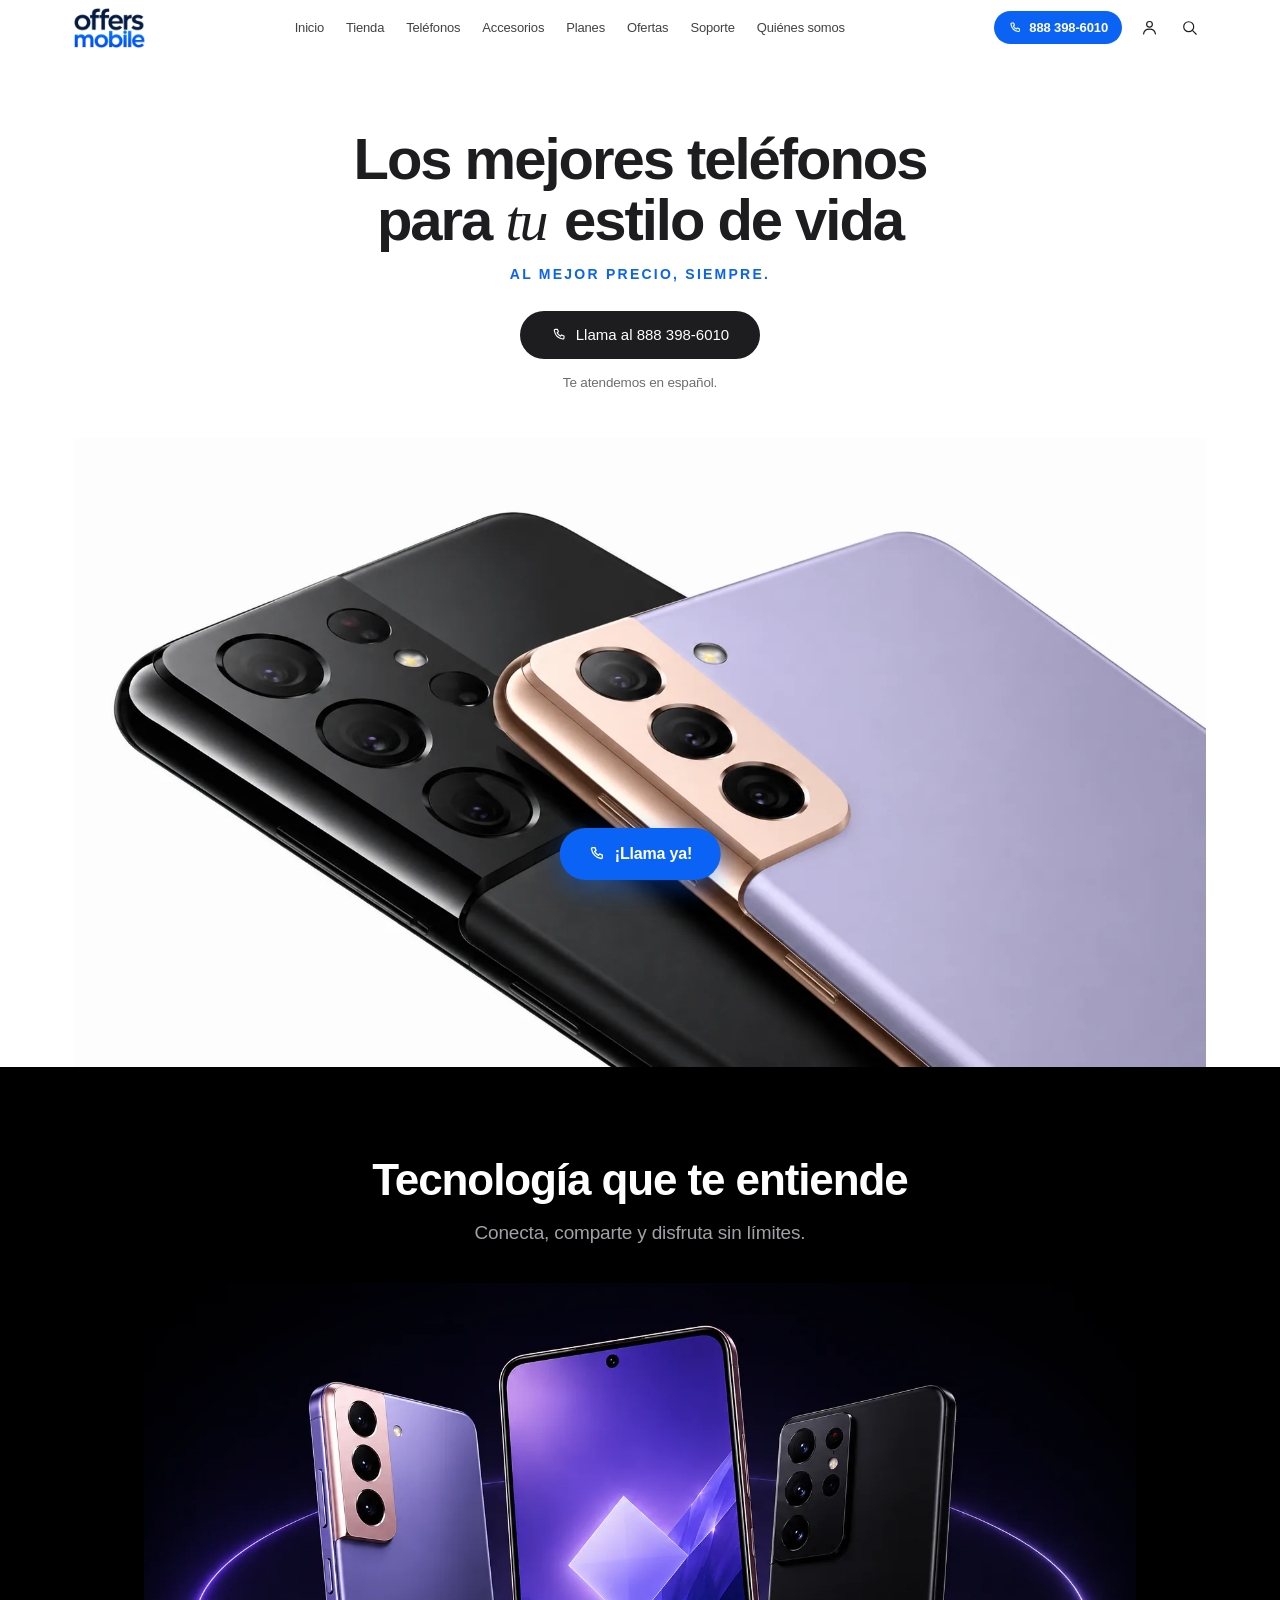
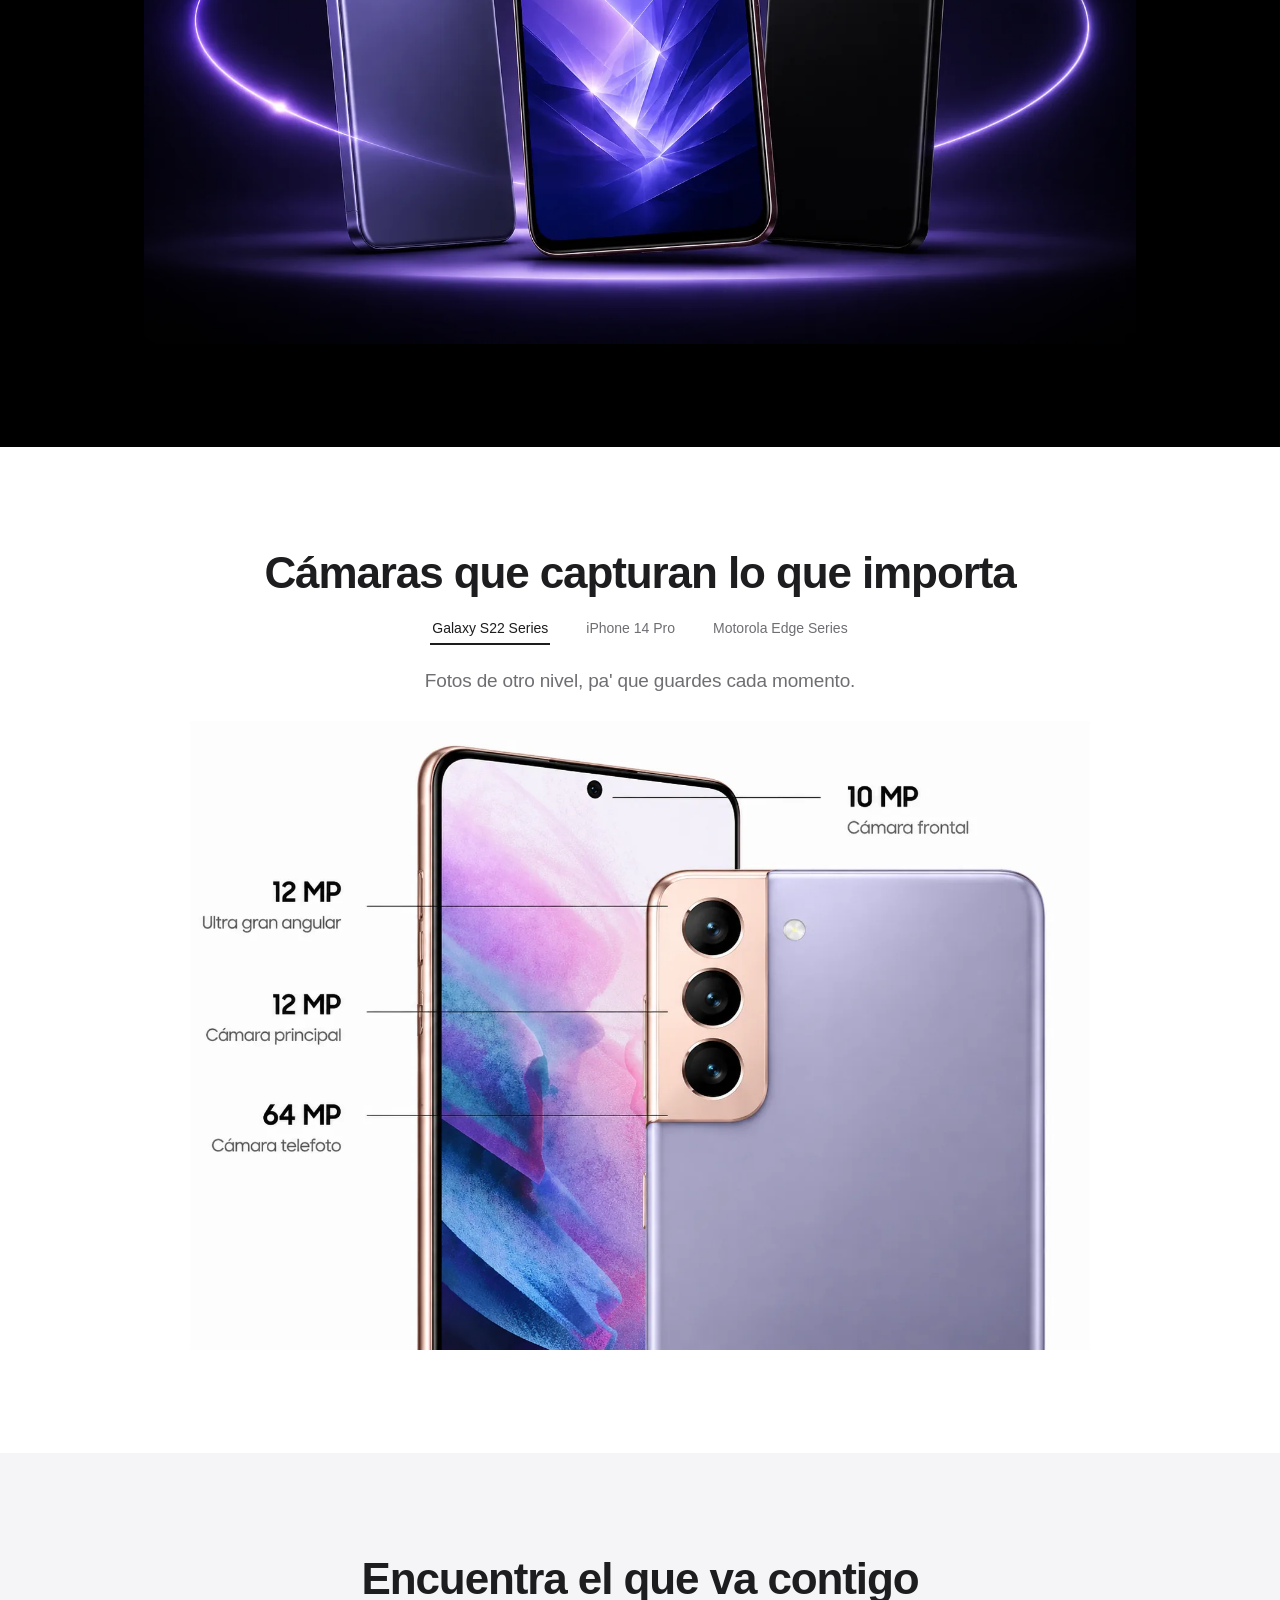
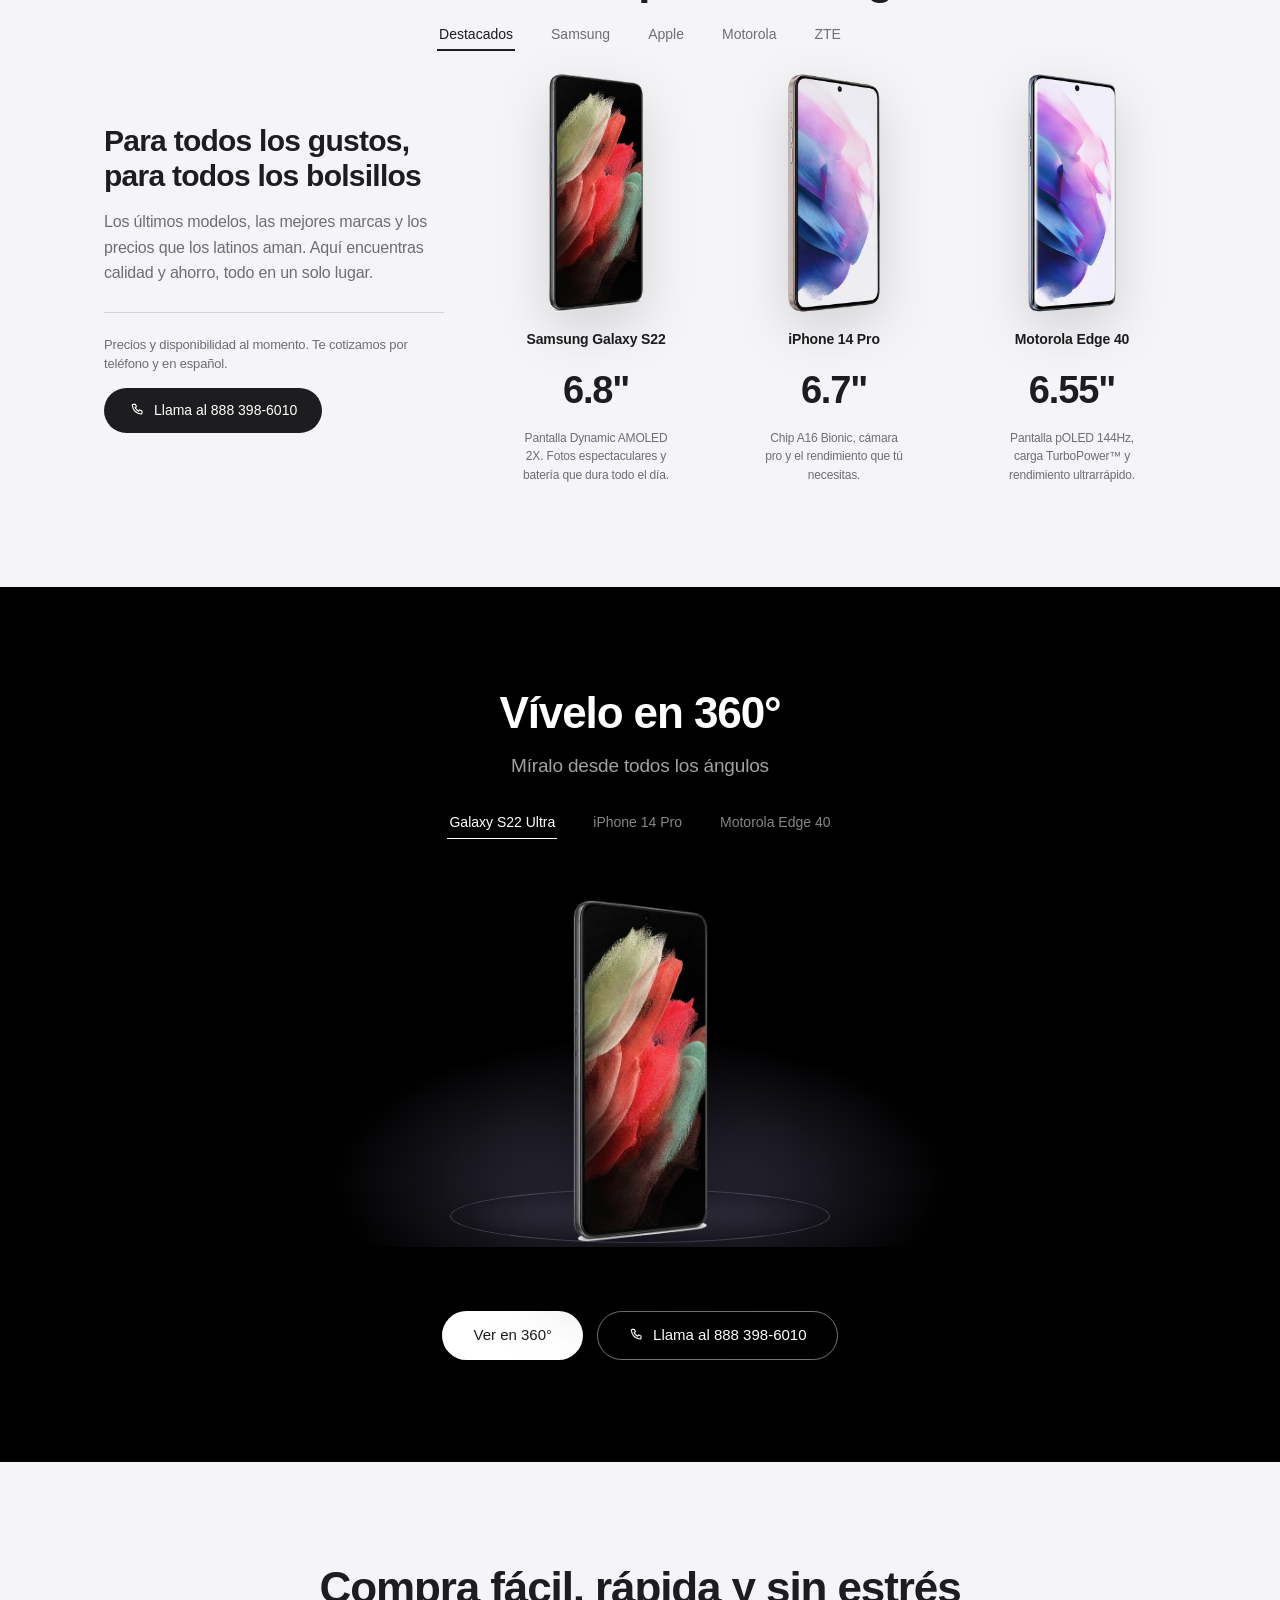
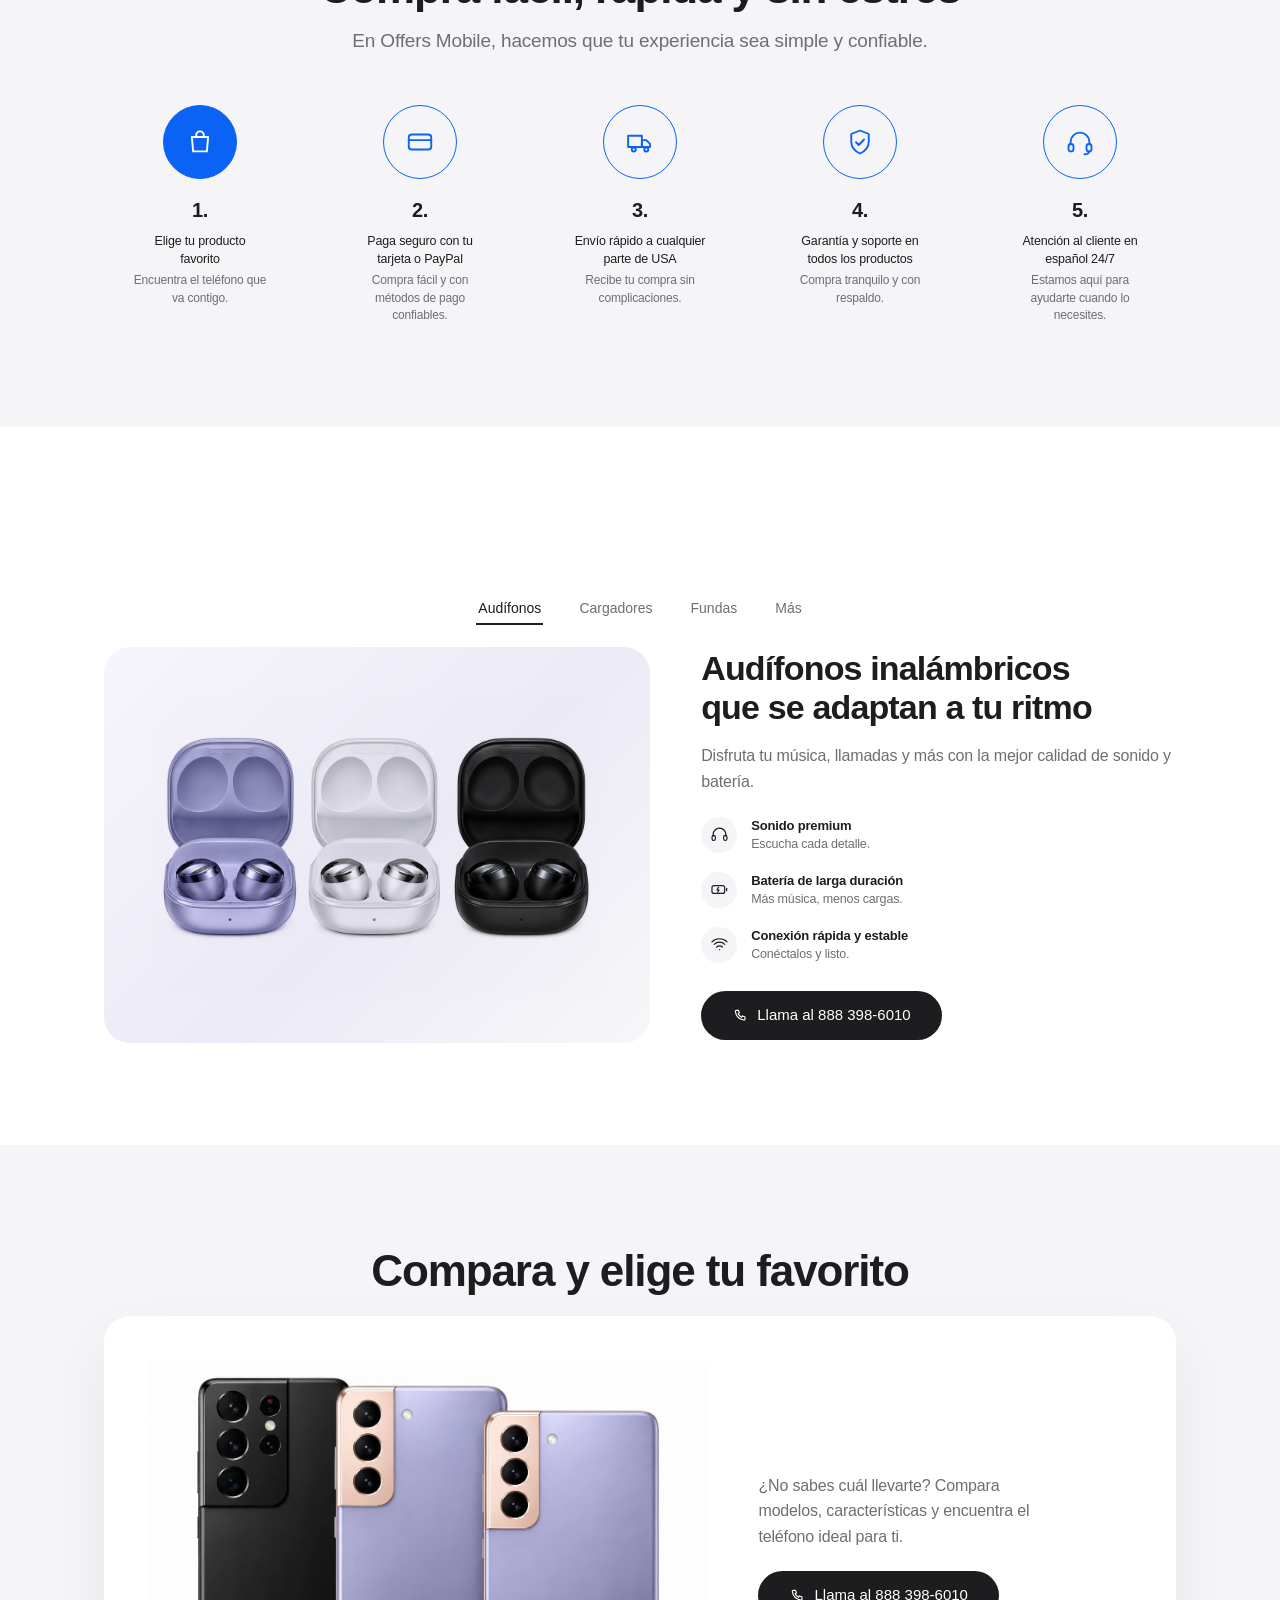
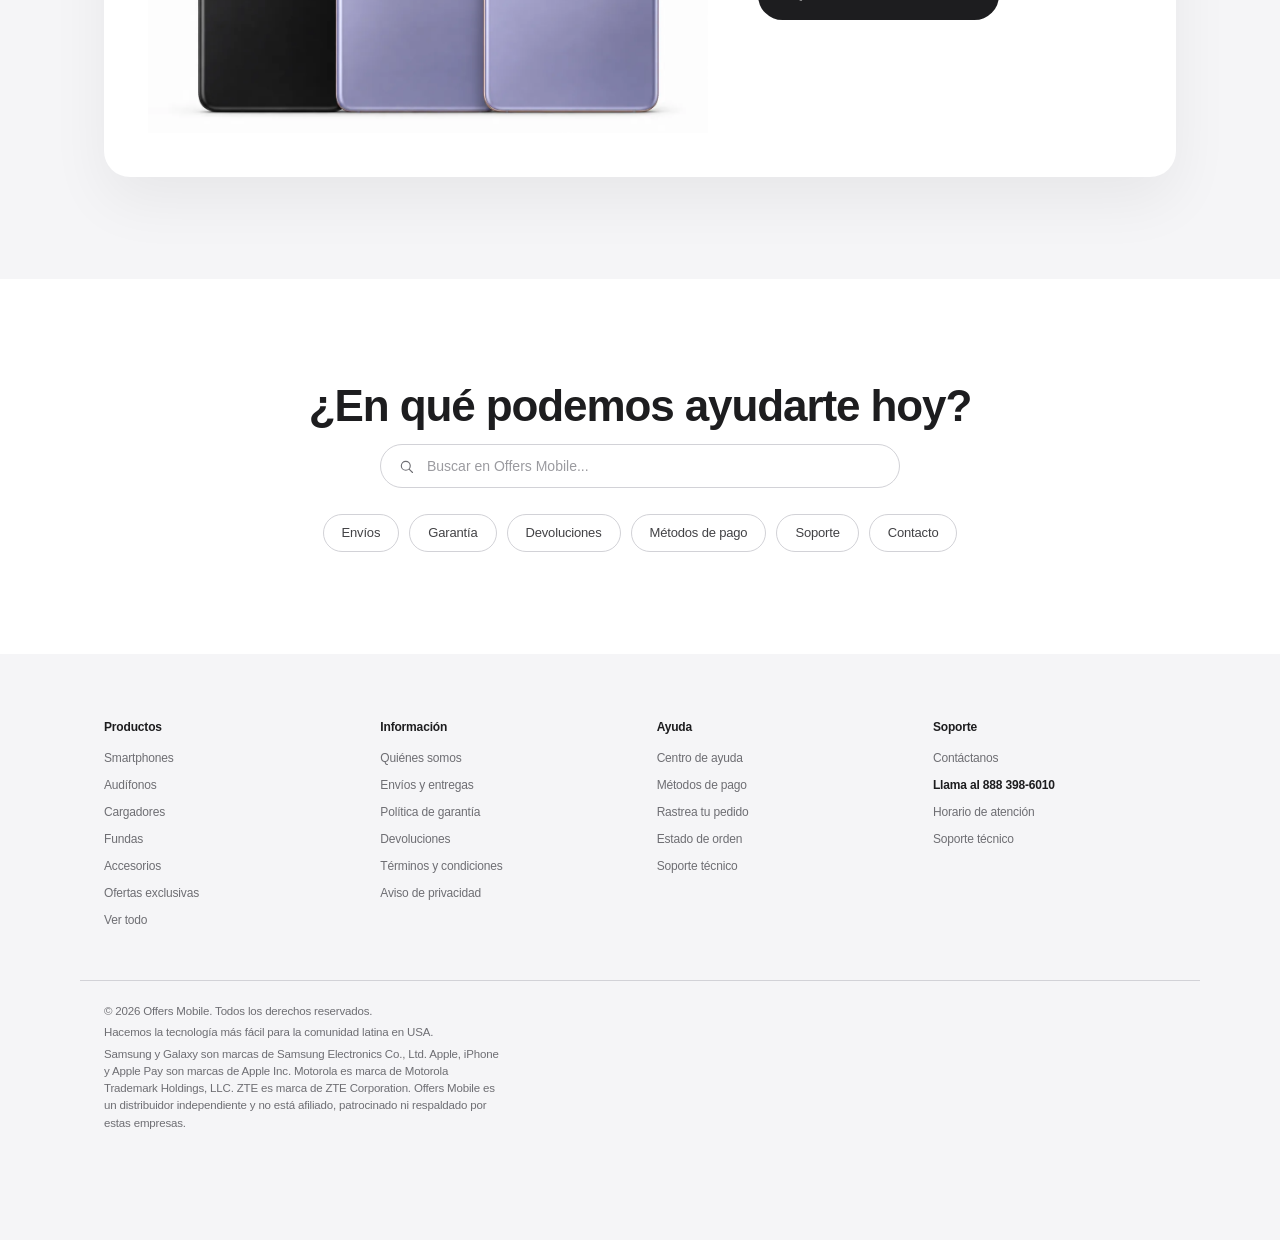
==== commit 6a107835: "Añade un botón flotante de llamada abajo al centro Fijo en las 9 páginas, siempre visible, llamando " ====
--- a/index.html
+++ b/index.html
@@ -34,7 +34,7 @@
 <header class="nav" id="nav">
   <div class="nav__inner">
     <a href="#inicio" class="logo" aria-label="Offers Mobile inicio">
-      <img src="images/logo.webp" alt="Offers Mobile" width="356" height="200">
+      <img src="images/logo.webp?v=2" alt="Offers Mobile" width="356" height="200">
     </a>
 
     <nav class="nav__links" id="navLinks" aria-label="Navegación principal">
@@ -406,6 +406,12 @@
   </div>
 </footer>
 
+<!-- ============ BOTÓN FLOTANTE DE LLAMADA ============ -->
+<a href="tel:+18883986010" class="call-fab" data-cta="flotante">
+  <svg viewBox="0 0 24 24" aria-hidden="true"><path d="M6.6 3.5h3l1.5 3.7-1.9 1.4a12 12 0 0 0 5.2 5.2l1.4-1.9 3.7 1.5v3a1.6 1.6 0 0 1-1.8 1.6A15.6 15.6 0 0 1 5 5.3 1.6 1.6 0 0 1 6.6 3.5z"/></svg>
+  <span>&iexcl;Llama ya!</span>
+</a>
+
 <script src="js/main.js"></script>
 </body>
 </html>
--- a/css/styles.css
+++ b/css/styles.css
@@ -482,7 +482,9 @@
 /* =========================================================
    FOOTER
    ========================================================= */
-.footer{background:var(--bg-alt);padding:clamp(44px,5vw,66px) 0 32px;font-size:12px;}
+/* el hueco de abajo deja sitio al botón flotante, que si no taparía
+   las últimas líneas del pie */
+.footer{background:var(--bg-alt);padding:clamp(44px,5vw,66px) 0 104px;font-size:12px;}
 .footer__grid{
   display:grid;grid-template-columns:repeat(4,1fr);
   gap:clamp(18px,2.6vw,34px);
@@ -587,6 +589,39 @@
   .doc__cards{grid-template-columns:1fr;}
   .doc__table{font-size:13.5px;}
   .doc__table th,.doc__table td{padding:10px;}
+}
+
+/* =========================================================
+   BOTÓN FLOTANTE DE LLAMADA
+   ========================================================= */
+.call-fab{
+  position:fixed;z-index:90;
+  left:50%;bottom:20px;
+  /* en iPhone, el indicador de inicio se come la franja de abajo */
+  bottom:calc(20px + env(safe-area-inset-bottom));
+  transform:translateX(-50%);
+  display:inline-flex;align-items:center;gap:9px;
+  padding:14px 28px;
+  border-radius:999px;
+  background:var(--blue);color:#fff;
+  font-size:16px;font-weight:600;letter-spacing:-.01em;white-space:nowrap;
+  box-shadow:0 8px 26px rgba(10,99,245,.4);
+  transition:background .25s var(--ease),transform .25s var(--ease),box-shadow .25s var(--ease);
+}
+/* el translateX se repite en cada estado: si no, el botón se descentra al pasar el ratón */
+.call-fab:hover{
+  background:#0955d4;
+  transform:translateX(-50%) translateY(-2px);
+  box-shadow:0 12px 32px rgba(10,99,245,.48);
+}
+.call-fab:active{transform:translateX(-50%) translateY(0);}
+.call-fab svg{
+  width:18px;height:18px;flex:0 0 auto;
+  fill:none;stroke:currentColor;stroke-width:1.8;stroke-linecap:round;stroke-linejoin:round;
+}
+
+@media (max-width:400px){
+  .call-fab{padding:13px 24px;font-size:15px;}
 }
 
 /* =========================================================
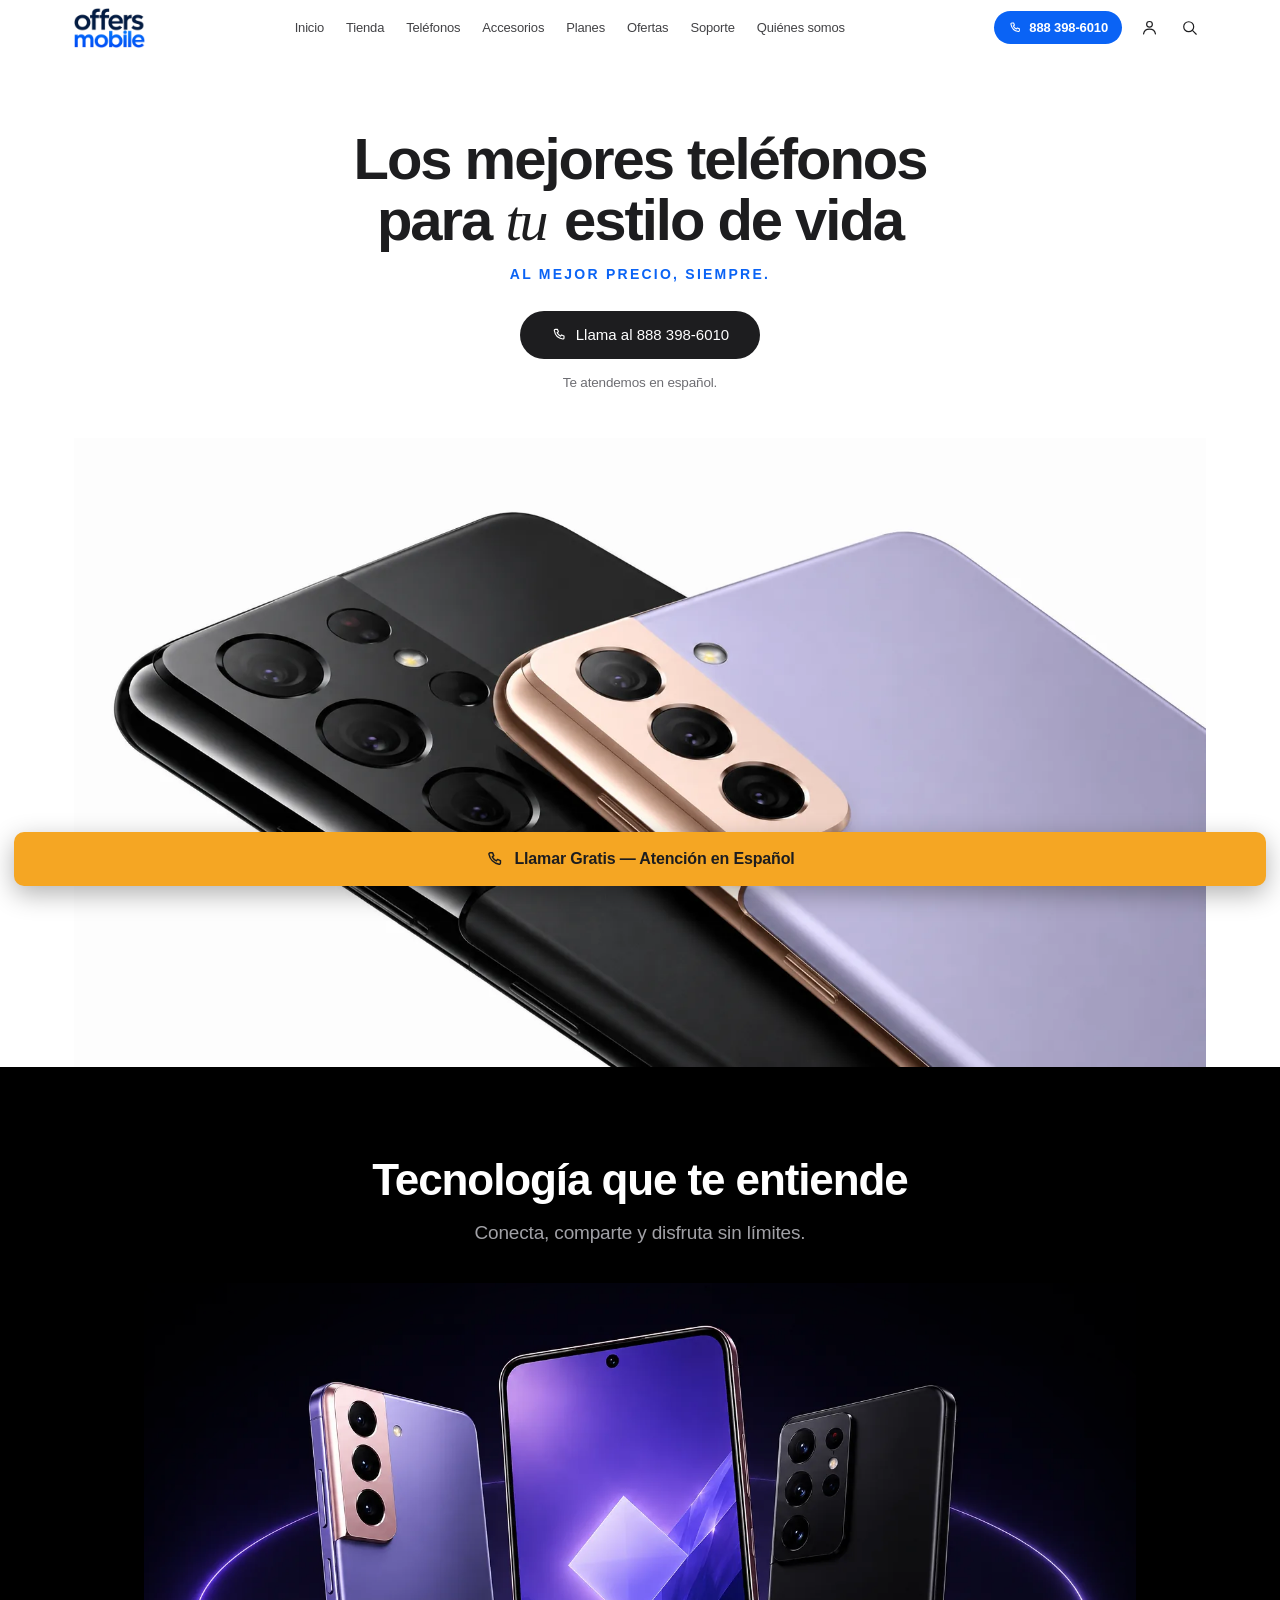
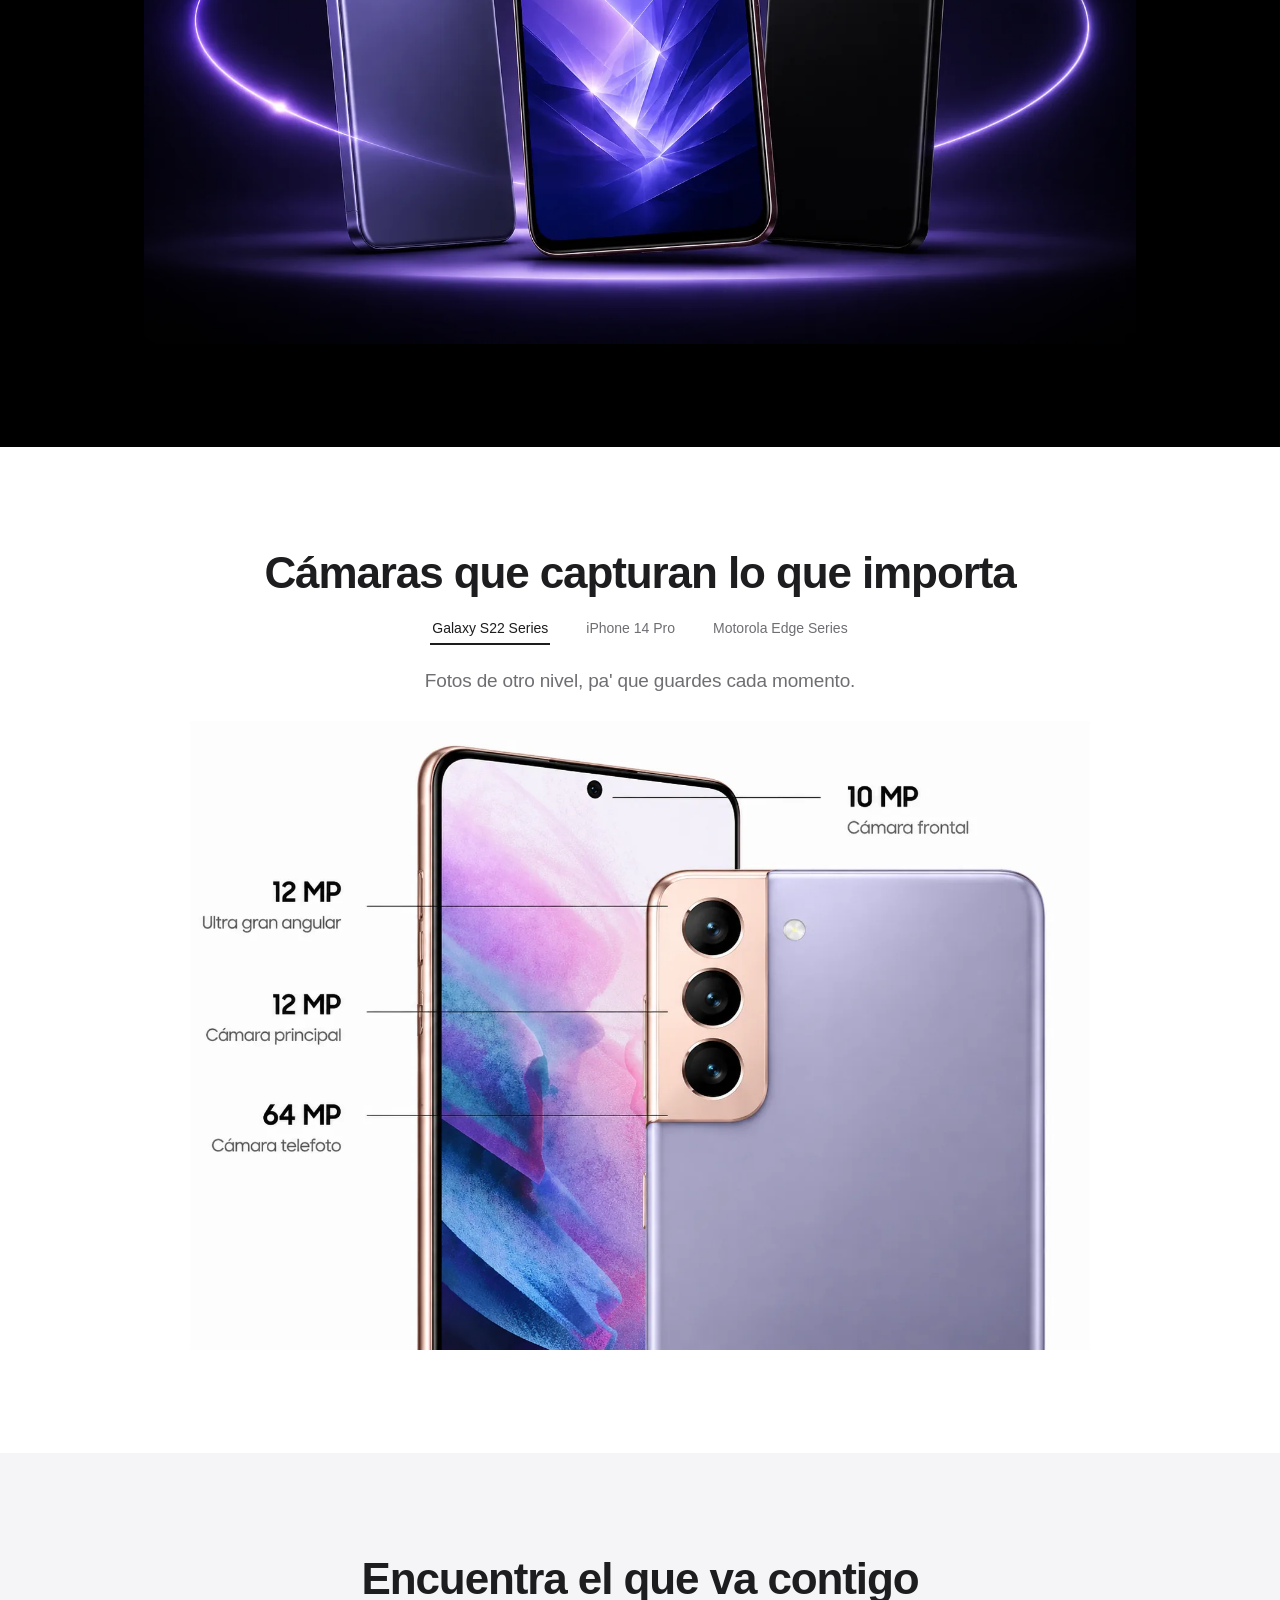
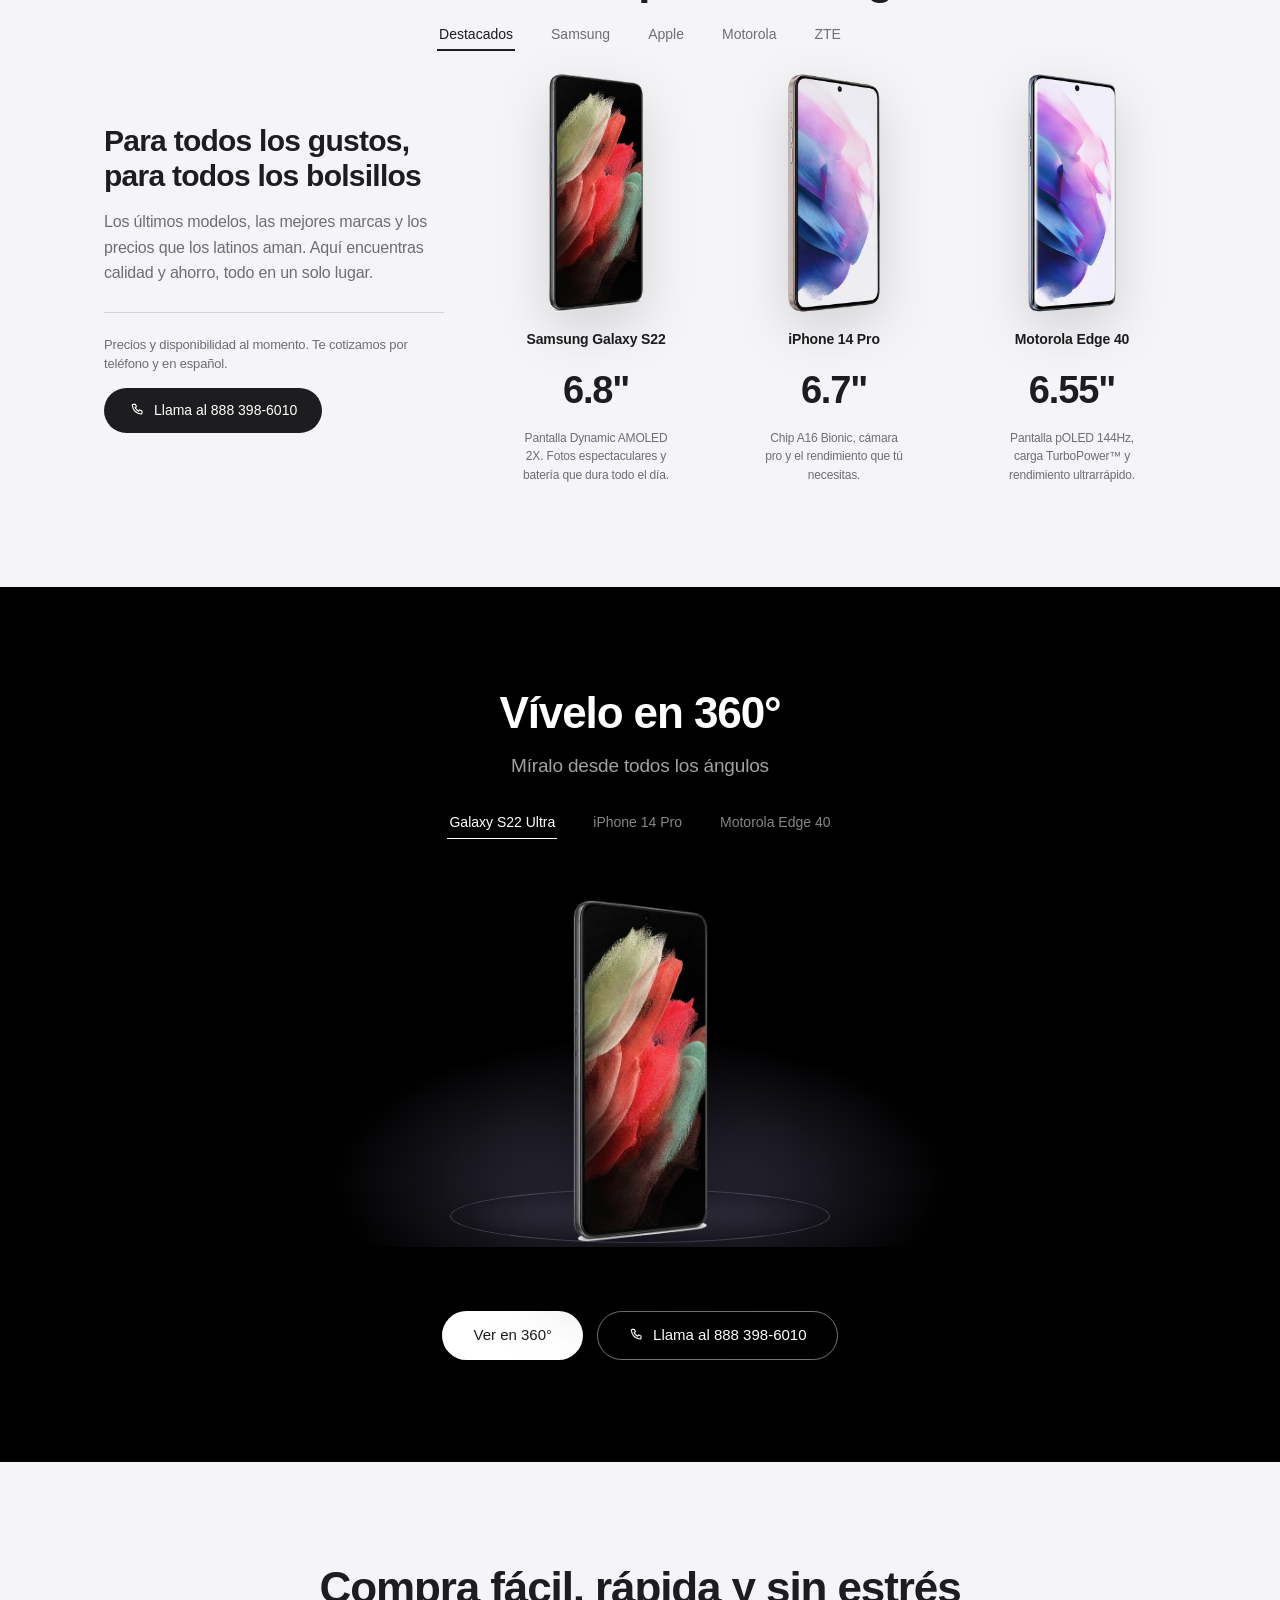
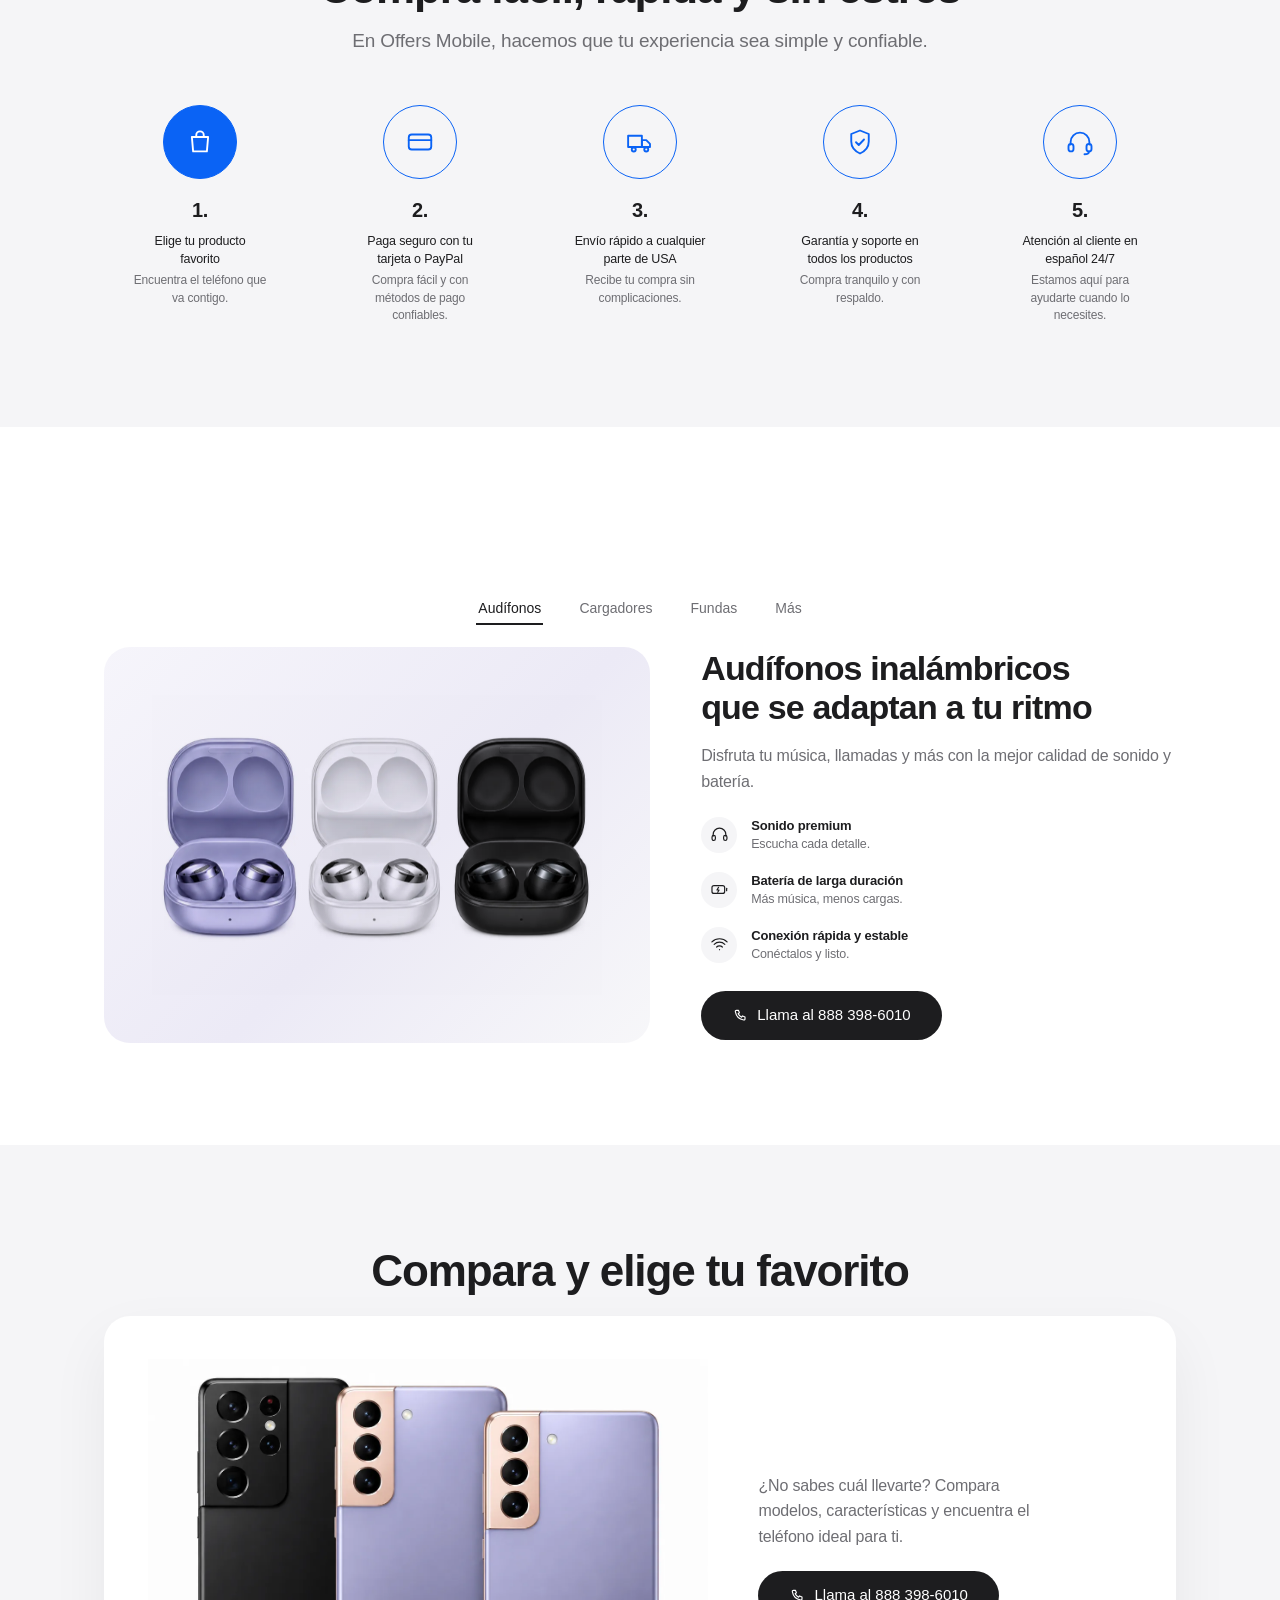
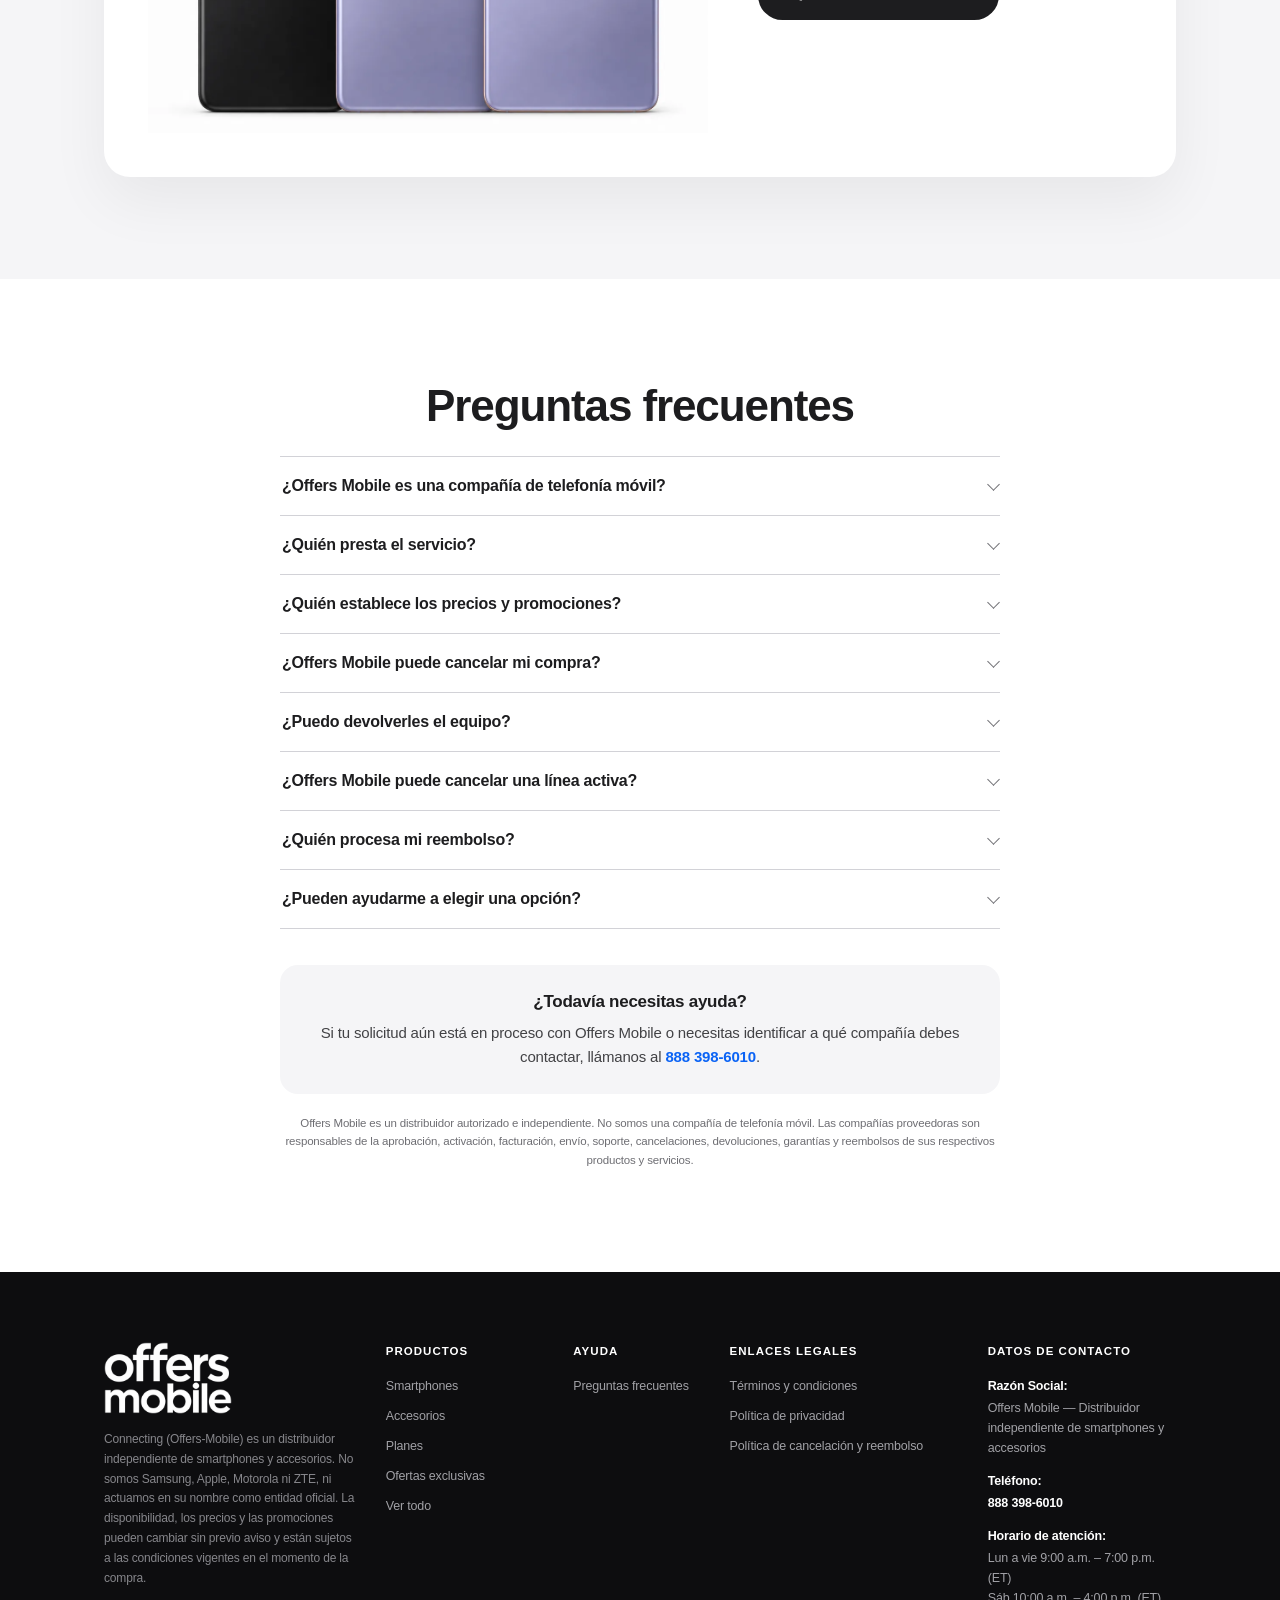
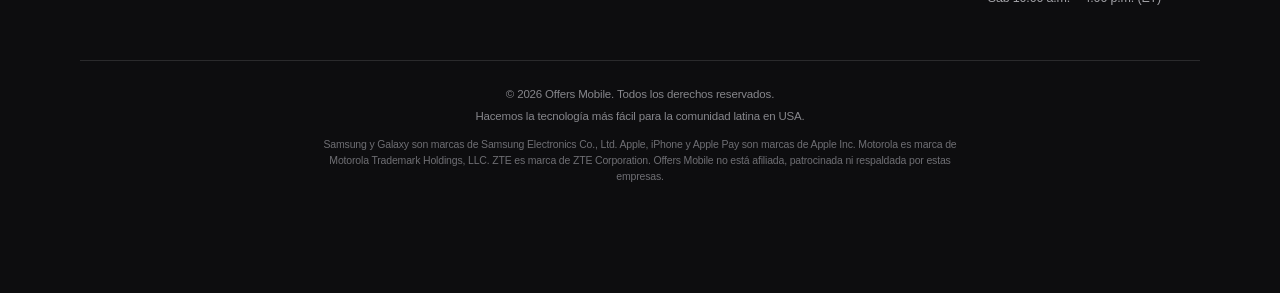
==== commit 071d5b70: "Rehace el pie y alinea el sitio con el modelo de intermediario El pie pasa a fondo oscuro con column" ====
--- a/index.html
+++ b/index.html
@@ -336,21 +336,52 @@
 <!-- ============ AYUDA ============ -->
 <section class="section help" id="soporte">
   <div class="wrap wrap--narrow">
-    <h2 class="h2 reveal">¿En qué podemos ayudarte hoy?</h2>
-
-    <form class="search reveal" onsubmit="return false;" role="search">
-      <svg viewBox="0 0 24 24" aria-hidden="true"><circle cx="11" cy="11" r="6.3"/><path d="M16 16l4.5 4.5"/></svg>
-      <input type="search" placeholder="Buscar en Offers Mobile..." aria-label="Buscar en Offers Mobile">
-    </form>
-
-    <div class="chips reveal">
-      <a href="envios.html">Envíos</a>
-      <a href="garantia.html">Garantía</a>
-      <a href="devoluciones.html">Devoluciones</a>
-      <a href="ayuda.html#metodos-de-pago">Métodos de pago</a>
-      <a href="ayuda.html#soporte-tecnico">Soporte</a>
-      <a href="contacto.html">Contacto</a>
-    </div>
+    <h2 class="h2 reveal">Preguntas frecuentes</h2>
+
+    <div class="faq reveal">
+      <details class="faq__item">
+        <summary>¿Offers Mobile es una compañía de telefonía móvil?</summary>
+        <div class="faq__a"><p>No. Somos un distribuidor autorizado e independiente que promociona ofertas y ayuda a procesar solicitudes mediante las plataformas disponibles de las compañías proveedoras.</p></div>
+      </details>
+      <details class="faq__item">
+        <summary>¿Quién presta el servicio?</summary>
+        <div class="faq__a"><p>El servicio es prestado y administrado por la compañía proveedora seleccionada durante la compra.</p></div>
+      </details>
+      <details class="faq__item">
+        <summary>¿Quién establece los precios y promociones?</summary>
+        <div class="faq__a"><p>Los precios, promociones, disponibilidad, requisitos y condiciones son establecidos por cada proveedor y pueden cambiar según la ubicación, elegibilidad y fecha de contratación.</p></div>
+      </details>
+      <details class="faq__item">
+        <summary>¿Offers Mobile puede cancelar mi compra?</summary>
+        <div class="faq__a"><p>Podemos verificar si es posible detenerla mientras la solicitud todavía se encuentre en proceso con nuestro equipo. Si ya fue procesada, enviada, activada o completada por el proveedor, deberás comunicarte directamente con esa compañía.</p></div>
+      </details>
+      <details class="faq__item">
+        <summary>¿Puedo devolverles el equipo?</summary>
+        <div class="faq__a"><p>No. Offers Mobile no recibe equipos. Las devoluciones deben gestionarse con la compañía que envió o facturó el producto.</p></div>
+      </details>
+      <details class="faq__item">
+        <summary>¿Offers Mobile puede cancelar una línea activa?</summary>
+        <div class="faq__a"><p>No. Las líneas, cuentas y servicios activos son administrados exclusivamente por la compañía proveedora.</p></div>
+      </details>
+      <details class="faq__item">
+        <summary>¿Quién procesa mi reembolso?</summary>
+        <div class="faq__a"><p>El proveedor o la entidad que recibió y procesó el pago. Offers Mobile no puede emitir reembolsos correspondientes a cobros realizados por otra compañía.</p></div>
+      </details>
+      <details class="faq__item">
+        <summary>¿Pueden ayudarme a elegir una opción?</summary>
+        <div class="faq__a"><p>Sí. Nuestros representantes pueden explicarte las opciones disponibles y ayudarte a procesar una solicitud de acuerdo con la información y condiciones proporcionadas por cada proveedor.</p></div>
+      </details>
+    </div>
+
+    <div class="faq__more reveal">
+      <h3>¿Todavía necesitas ayuda?</h3>
+      <p>Si tu solicitud aún está en proceso con Offers Mobile o necesitas identificar a qué compañía debes
+      contactar, llámanos al <a href="tel:+18883986010" data-cta="faq">888 398-6010</a>.</p>
+    </div>
+
+    <p class="faq__note reveal">Offers Mobile es un distribuidor autorizado e independiente. No somos una compañía
+    de telefonía móvil. Las compañías proveedoras son responsables de la aprobación, activación, facturación,
+    envío, soporte, cancelaciones, devoluciones, garantías y reembolsos de sus respectivos productos y servicios.</p>
   </div>
 </section>
 
@@ -359,39 +390,55 @@
 <!-- ============ FOOTER ============ -->
 <footer class="footer" id="quienes">
   <div class="wrap footer__grid">
+    <div class="footer__col footer__brand">
+      <a href="#inicio" class="footer__logo" aria-label="Offers Mobile inicio">
+        <img src="images/logo.webp?v=2" alt="Offers Mobile" width="356" height="200">
+      </a>
+      <p class="footer__about">Connecting (Offers-Mobile) es un distribuidor independiente de smartphones
+      y accesorios. No somos Samsung, Apple, Motorola ni ZTE, ni actuamos en su nombre como
+      entidad oficial. La disponibilidad, los precios y las promociones pueden cambiar sin
+      previo aviso y est&aacute;n sujetos a las condiciones vigentes en el momento de la compra.</p>
+    </div>
+
     <div class="footer__col">
       <h5>Productos</h5>
       <a href="#telefonos">Smartphones</a>
-      <a href="#accesorios">Aud&iacute;fonos</a>
-      <a href="#accesorios">Cargadores</a>
-      <a href="#accesorios">Fundas</a>
       <a href="#accesorios">Accesorios</a>
+      <a href="#planes">Planes</a>
       <a href="#ofertas">Ofertas exclusivas</a>
       <a href="#tienda">Ver todo</a>
     </div>
-    <div class="footer__col">
-      <h5>Informaci&oacute;n</h5>
-      <a href="quienes-somos.html">Qui&eacute;nes somos</a>
-      <a href="envios.html">Env&iacute;os y entregas</a>
-      <a href="garantia.html">Pol&iacute;tica de garant&iacute;a</a>
-      <a href="devoluciones.html">Devoluciones</a>
-      <a href="terminos.html">T&eacute;rminos y condiciones</a>
-      <a href="privacidad.html">Aviso de privacidad</a>
-    </div>
+
     <div class="footer__col">
       <h5>Ayuda</h5>
-      <a href="ayuda.html">Centro de ayuda</a>
-      <a href="ayuda.html#metodos-de-pago">M&eacute;todos de pago</a>
-      <a href="ayuda.html#rastrear">Rastrea tu pedido</a>
-      <a href="ayuda.html#estado">Estado de orden</a>
-      <a href="ayuda.html#soporte-tecnico">Soporte t&eacute;cnico</a>
-    </div>
+      <a href="ayuda.html">Preguntas frecuentes</a>
+    </div>
+
     <div class="footer__col">
-      <h5>Soporte</h5>
-      <a href="contacto.html">Cont&aacute;ctanos</a>
-      <a href="tel:+18883986010" class="footer__tel">Llama al 888 398-6010</a>
-      <a href="contacto.html#horario">Horario de atenci&oacute;n</a>
-      <a href="ayuda.html#soporte-tecnico">Soporte t&eacute;cnico</a>
+      <h5>Enlaces legales</h5>
+      <a href="terminos.html">T&eacute;rminos y condiciones</a>
+      <a href="privacidad.html">Pol&iacute;tica de privacidad</a>
+      <a href="devoluciones.html">Pol&iacute;tica de cancelaci&oacute;n y reembolso</a>
+    </div>
+
+    <div class="footer__col footer__col--data">
+      <h5>Datos de contacto</h5>
+      <dl class="footer__data">
+        <div>
+          <dt>Raz&oacute;n Social:</dt>
+          <dd>Offers Mobile &mdash; Distribuidor independiente de smartphones y accesorios</dd>
+        </div>
+        <!-- Direcci&oacute;n Comercial y Correo: pendientes de que nos pasen los datos reales -->
+        <div>
+          <dt>Tel&eacute;fono:</dt>
+          <dd><a href="tel:+18883986010" class="footer__tel">888 398-6010</a></dd>
+        </div>
+        <div>
+          <dt>Horario de atenci&oacute;n:</dt>
+          <dd>Lun a vie 9:00 a.m. &ndash; 7:00 p.m. (ET)<br>
+          S&aacute;b 10:00 a.m. &ndash; 4:00 p.m. (ET)</dd>
+        </div>
+      </dl>
     </div>
   </div>
 
@@ -399,9 +446,10 @@
     <div class="footer__legal">
       <p>&copy; 2026 Offers Mobile. Todos los derechos reservados.</p>
       <p>Hacemos la tecnolog&iacute;a m&aacute;s f&aacute;cil para la comunidad latina en USA.</p>
-      <p class="footer__tm">Samsung y Galaxy son marcas de Samsung Electronics Co., Ltd. Apple, iPhone y Apple&nbsp;Pay son marcas
-      de Apple Inc. Motorola es marca de Motorola Trademark Holdings, LLC. ZTE es marca de ZTE Corporation.
-      Offers Mobile es un distribuidor independiente y no est&aacute; afiliado, patrocinado ni respaldado por estas empresas.</p>
+      <p class="footer__tm">Samsung y Galaxy son marcas de Samsung Electronics Co., Ltd. Apple, iPhone
+      y Apple&nbsp;Pay son marcas de Apple Inc. Motorola es marca de Motorola Trademark Holdings, LLC.
+      ZTE es marca de ZTE Corporation. Offers Mobile no est&aacute; afiliada, patrocinada ni respaldada
+      por estas empresas.</p>
     </div>
   </div>
 </footer>
@@ -409,7 +457,7 @@
 <!-- ============ BOTÓN FLOTANTE DE LLAMADA ============ -->
 <a href="tel:+18883986010" class="call-fab" data-cta="flotante">
   <svg viewBox="0 0 24 24" aria-hidden="true"><path d="M6.6 3.5h3l1.5 3.7-1.9 1.4a12 12 0 0 0 5.2 5.2l1.4-1.9 3.7 1.5v3a1.6 1.6 0 0 1-1.8 1.6A15.6 15.6 0 0 1 5 5.3 1.6 1.6 0 0 1 6.6 3.5z"/></svg>
-  <span>&iexcl;Llama ya!</span>
+  <span>Llamar Gratis &mdash; Atenci&oacute;n en Espa&ntilde;ol</span>
 </a>
 
 <script src="js/main.js"></script>
--- a/css/styles.css
+++ b/css/styles.css
@@ -452,56 +452,91 @@
    AYUDA
    ========================================================= */
 .help{text-align:center;}
-.search{
-  position:relative;max-width:520px;margin:6px auto 26px;
-  display:flex;align-items:center;
-}
-.search svg{
-  position:absolute;left:18px;width:17px;height:17px;
-  fill:none;stroke:var(--muted);stroke-width:1.6;stroke-linecap:round;
-}
-.search input{
-  width:100%;padding:13px 20px 13px 46px;
-  border:1px solid var(--line);border-radius:999px;
-  background:#fff;font-size:14px;color:var(--ink);
-  outline:none;
-  transition:border-color .25s var(--ease),box-shadow .25s var(--ease);
-}
-.search input::placeholder{color:#9b9ba0;}
-.search input:focus{border-color:var(--blue);box-shadow:0 0 0 4px rgba(10,99,245,.12);}
-
-.chips{display:flex;justify-content:center;flex-wrap:wrap;gap:10px;}
-.chips a{
-  padding:8px 18px;border-radius:999px;
-  border:1px solid var(--line);
-  font-size:13px;color:var(--ink-soft);
-  transition:background .25s var(--ease),border-color .25s var(--ease),transform .25s var(--ease);
-}
-.chips a:hover{background:var(--bg-alt);border-color:#b9b9c0;transform:translateY(-2px);}
+/* acordeon: ocho preguntas abiertas de golpe serian un muro, y <details>
+   da el plegado sin JS y con teclado ya resuelto */
+.faq{max-width:720px;margin:26px auto 0;text-align:left;border-top:1px solid var(--line);}
+.faq__item{border-bottom:1px solid var(--line);}
+.faq__item summary{
+  display:flex;align-items:flex-start;justify-content:space-between;gap:18px;
+  padding:17px 2px;
+  font-size:16px;font-weight:600;color:var(--ink);letter-spacing:-.015em;
+  cursor:pointer;list-style:none;
+  transition:color .2s var(--ease);
+}
+.faq__item summary:hover{color:var(--blue);}
+/* Safari y Firefox pintan su propio triangulo si no se les quita */
+.faq__item summary::-webkit-details-marker{display:none;}
+.faq__item summary::marker{content:"";}
+/* chevron hecho con dos bordes: gira al abrir */
+.faq__item summary::after{
+  content:"";flex:0 0 auto;width:9px;height:9px;margin-top:6px;
+  border-right:1.7px solid var(--muted);border-bottom:1.7px solid var(--muted);
+  transform:rotate(45deg);
+  transition:transform .3s var(--ease);
+}
+.faq__item[open] summary::after{transform:rotate(-135deg);margin-top:9px;}
+.faq__a{padding:0 34px 19px 2px;}
+.faq__a p{margin:0;font-size:15px;line-height:1.65;color:var(--ink-soft);}
+
+.faq__more{
+  max-width:720px;margin:36px auto 0;padding:24px;
+  background:var(--bg-alt);border-radius:var(--radius);
+}
+.faq__more h3{margin:0 0 6px;font-size:17px;font-weight:600;letter-spacing:-.015em;}
+.faq__more p{margin:0;font-size:15px;line-height:1.65;color:var(--ink-soft);}
+.faq__more a{color:var(--blue);font-weight:600;}
+.faq__more a:hover{text-decoration:underline;}
+
+.faq__note{
+  max-width:720px;margin:20px auto 0;
+  font-size:11.5px;line-height:1.6;color:var(--muted);
+}
 
 /* =========================================================
    FOOTER
    ========================================================= */
-/* el hueco de abajo deja sitio al botón flotante, que si no taparía
+/* pie oscuro: cierra la página y despega el bloque legal del contenido.
+   el hueco de abajo deja sitio a la barra flotante, que si no taparía
    las últimas líneas del pie */
-.footer{background:var(--bg-alt);padding:clamp(44px,5vw,66px) 0 104px;font-size:12px;}
+.footer{
+  background:#0d0d0f;color:#a1a1a6;
+  padding:clamp(48px,5.5vw,72px) 0 108px;
+  font-size:12.5px;line-height:1.6;
+}
 .footer__grid{
-  display:grid;grid-template-columns:repeat(4,1fr);
-  gap:clamp(18px,2.6vw,34px);
-}
-.footer__col{display:flex;flex-direction:column;gap:9px;}
-.footer__col h5{margin:0 0 4px;font-size:12px;font-weight:600;color:var(--ink);}
-.footer__col a{color:var(--muted);transition:color .2s var(--ease);}
-.footer__col a:hover{color:var(--ink);text-decoration:underline;}
-.footer__tel{color:var(--ink) !important;font-weight:600;}
-.footer__tel:hover{color:var(--blue) !important;}
+  display:grid;grid-template-columns:1.6fr 1fr .8fr 1.45fr 1.2fr;
+  gap:clamp(20px,2.4vw,34px);
+}
+.footer__col{display:flex;flex-direction:column;gap:10px;}
+.footer__col h5{
+  margin:0 0 6px;font-size:11.5px;font-weight:700;color:#fff;
+  text-transform:uppercase;letter-spacing:.09em;
+}
+.footer__col a{color:#a1a1a6;transition:color .2s var(--ease);}
+.footer__col a:hover{color:#fff;}
+.footer__tel{color:#fff !important;font-weight:600;}
+.footer__tel:hover{color:var(--blue-soft) !important;}
+
+/* columna de marca */
+.footer__brand{gap:16px;}
+/* el logo es azul marino sobre fondo transparente: en negro no se leería,
+   así que aquí lo pasamos a blanco sólido */
+.footer__logo img{width:128px;filter:brightness(0) invert(1);}
+.footer__about{margin:0;color:#86868b;font-size:12px;line-height:1.65;max-width:300px;}
+
+/* datos de contacto: etiqueta en blanco, valor en gris */
+.footer__data{display:grid;gap:13px;margin:0;}
+.footer__data dt{margin:0;font-weight:700;color:#fff;}
+.footer__data dd{margin:2px 0 0;color:#a1a1a6;}
+.footer__data dd a{color:#a1a1a6;}
+.footer__data dd a:hover{color:#fff;}
 
 .footer__bottom{
-  margin-top:clamp(32px,4vw,52px);padding-top:22px;
-  border-top:1px solid var(--line);
-  display:flex;justify-content:space-between;align-items:center;gap:22px;flex-wrap:wrap;
-}
-.footer__legal p{margin:0 0 4px;color:var(--muted);font-size:11.5px;}
+  margin-top:clamp(34px,4vw,54px);padding-top:24px;
+  border-top:1px solid rgba(255,255,255,.12);
+  text-align:center;
+}
+.footer__legal p{margin:0 0 4px;color:#86868b;font-size:11.5px;}
 
 /* =========================================================
    PÁGINAS DE TEXTO (legales, ayuda, contacto)
@@ -583,7 +618,7 @@
 .doc__card p{font-size:14px;margin-bottom:14px;}
 .doc__card .btn{padding:10px 20px;font-size:13.5px;width:100%;}
 
-.footer__tm{font-size:10.5px;line-height:1.5;color:#86868b;max-width:62ch;margin-top:10px;}
+.footer__legal .footer__tm{font-size:10.5px;line-height:1.5;color:#6e6e73;max-width:660px;margin:12px auto 0;}
 
 @media (max-width:720px){
   .doc__cards{grid-template-columns:1fr;}
@@ -596,32 +631,32 @@
    ========================================================= */
 .call-fab{
   position:fixed;z-index:90;
-  left:50%;bottom:20px;
+  left:14px;right:14px;bottom:14px;
   /* en iPhone, el indicador de inicio se come la franja de abajo */
-  bottom:calc(20px + env(safe-area-inset-bottom));
-  transform:translateX(-50%);
-  display:inline-flex;align-items:center;gap:9px;
-  padding:14px 28px;
-  border-radius:999px;
-  background:var(--blue);color:#fff;
-  font-size:16px;font-weight:600;letter-spacing:-.01em;white-space:nowrap;
-  box-shadow:0 8px 26px rgba(10,99,245,.4);
+  bottom:calc(14px + env(safe-area-inset-bottom));
+  display:flex;align-items:center;justify-content:center;gap:10px;
+  padding:15px 22px;
+  border-radius:10px;
+  background:#f5a623;color:#1d1d1f;
+  font-size:16px;font-weight:700;letter-spacing:-.01em;text-align:center;
+  box-shadow:0 8px 26px rgba(0,0,0,.3);
   transition:background .25s var(--ease),transform .25s var(--ease),box-shadow .25s var(--ease);
 }
-/* el translateX se repite en cada estado: si no, el botón se descentra al pasar el ratón */
 .call-fab:hover{
-  background:#0955d4;
-  transform:translateX(-50%) translateY(-2px);
-  box-shadow:0 12px 32px rgba(10,99,245,.48);
-}
-.call-fab:active{transform:translateX(-50%) translateY(0);}
+  background:#ffb52e;
+  transform:translateY(-2px);
+  box-shadow:0 12px 32px rgba(0,0,0,.36);
+}
+.call-fab:active{transform:translateY(0);}
 .call-fab svg{
-  width:18px;height:18px;flex:0 0 auto;
-  fill:none;stroke:currentColor;stroke-width:1.8;stroke-linecap:round;stroke-linejoin:round;
+  width:19px;height:19px;flex:0 0 auto;
+  fill:none;stroke:currentColor;stroke-width:1.9;stroke-linecap:round;stroke-linejoin:round;
 }
 
 @media (max-width:400px){
-  .call-fab{padding:13px 24px;font-size:15px;}
+  /* el rótulo completo no cabe a 16px en pantallas de 360 */
+  .call-fab{padding:14px 14px;font-size:13.5px;gap:8px;}
+  .call-fab svg{width:17px;height:17px;}
 }
 
 /* =========================================================
@@ -640,6 +675,10 @@
 @media (max-width:1040px){
   .nav__links{gap:16px;}
   .nav__links a{font-size:12px;}
+
+  .footer__grid{grid-template-columns:repeat(4,1fr);row-gap:32px;}
+  .footer__brand{grid-column:1 / -1;}
+  .footer__about{max-width:640px;}
 }
 
 @media (max-width:900px){
@@ -677,7 +716,13 @@
   .compare__copy .body{margin-inline:auto;}
 
   .steps__grid{grid-template-columns:repeat(3,1fr);row-gap:34px;}
-  .footer__grid{grid-template-columns:repeat(3,1fr);row-gap:28px;}
+  /* cinco columnas no caben: marca arriba, las tres listas en una fila
+     pareja y los datos de contacto en una banda al pie */
+  .footer__grid{grid-template-columns:repeat(3,1fr);row-gap:36px;}
+  .footer__brand{grid-column:1 / -1;}
+  .footer__about{max-width:600px;}
+  .footer__col--data{grid-column:1 / -1;}
+  .footer__col--data .footer__data{grid-template-columns:repeat(3,1fr);gap:10px clamp(20px,2.4vw,34px);}
 }
 
 @media (max-width:620px){
@@ -686,8 +731,8 @@
   .card__media{height:210px;}
   .card__desc{max-width:30ch;}
   .steps__grid{grid-template-columns:repeat(2,1fr);}
-  .footer__grid{grid-template-columns:repeat(2,1fr);}
-  .footer__bottom{flex-direction:column;align-items:flex-start;}
+  .footer__grid{grid-template-columns:1fr;row-gap:28px;gap:26px;}
+  .footer__col--data .footer__data{grid-template-columns:1fr;gap:13px;}
   .tabs{gap:12px;}
   .tab{font-size:12.5px;}
   .three60__actions{flex-direction:column;align-items:center;}
@@ -710,3 +755,4 @@
   html{scroll-behavior:auto;}
   .reveal{opacity:1;transform:none;}
 }
+
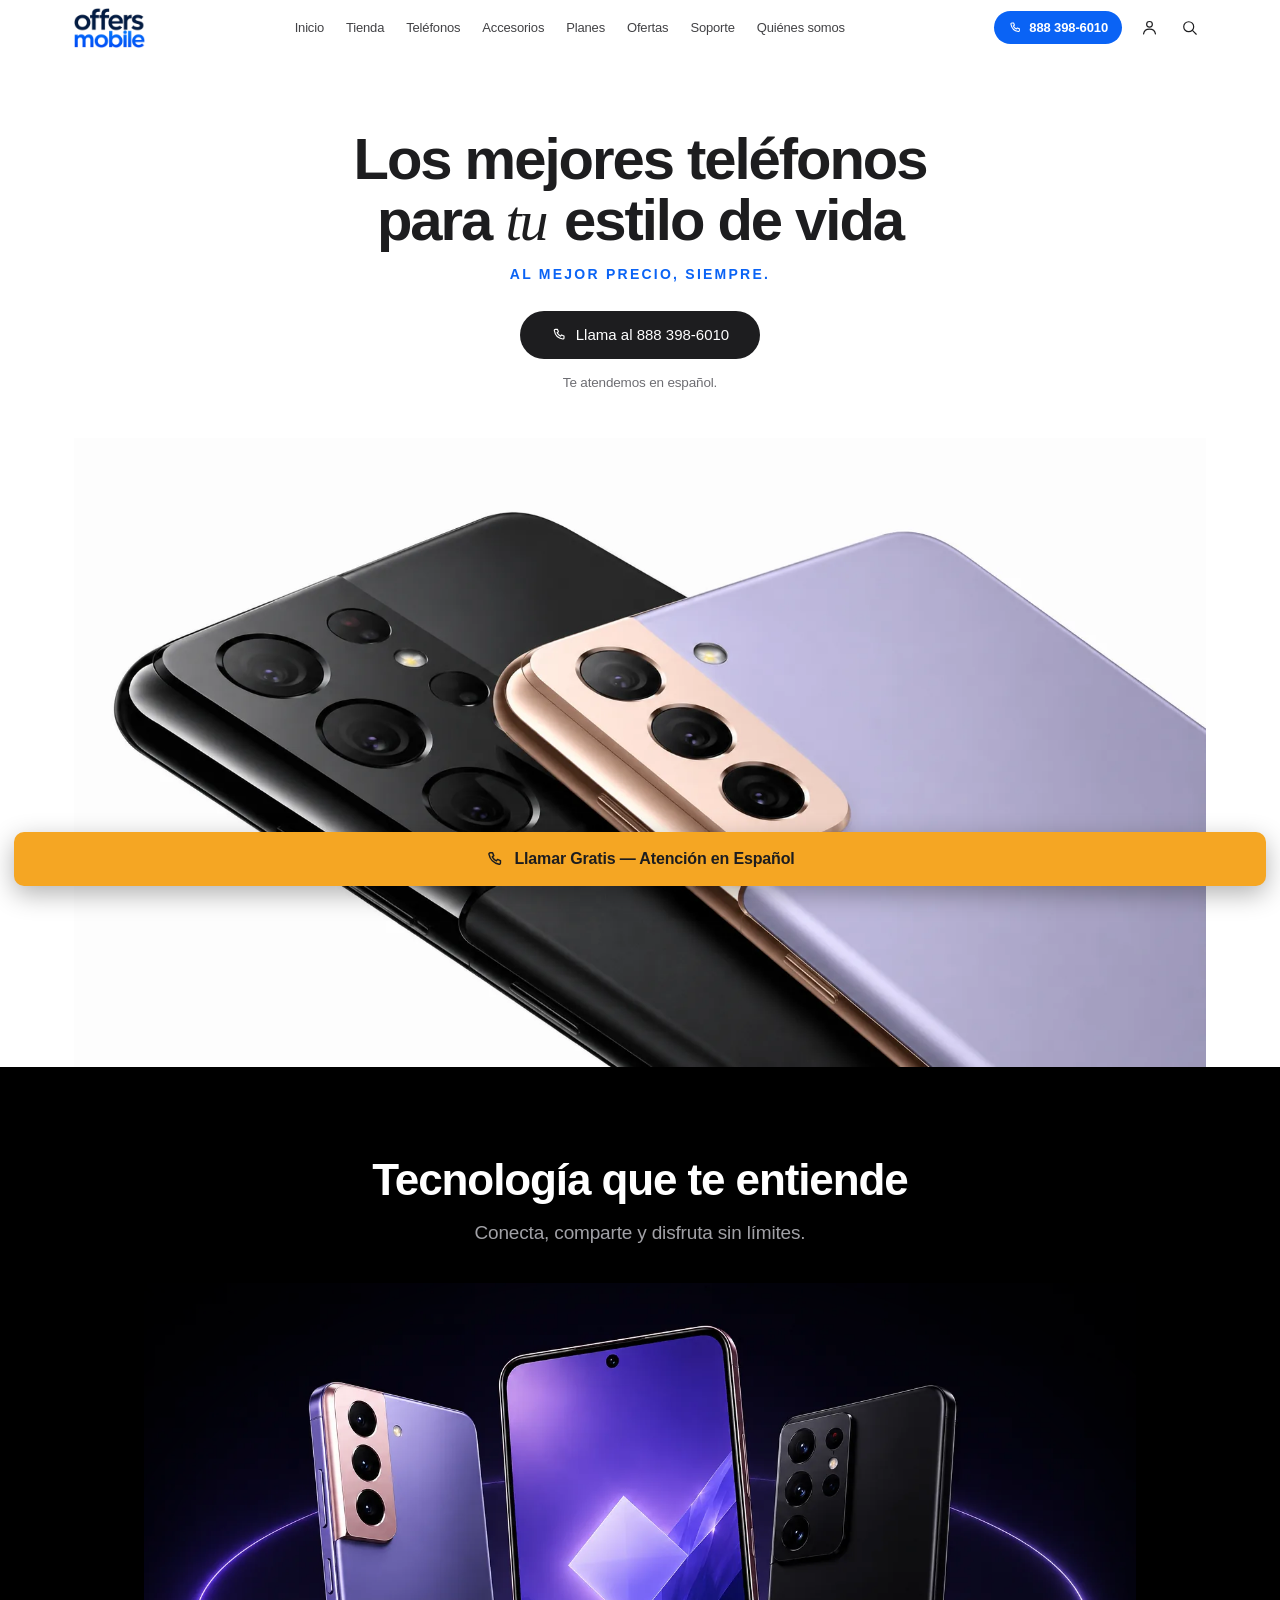
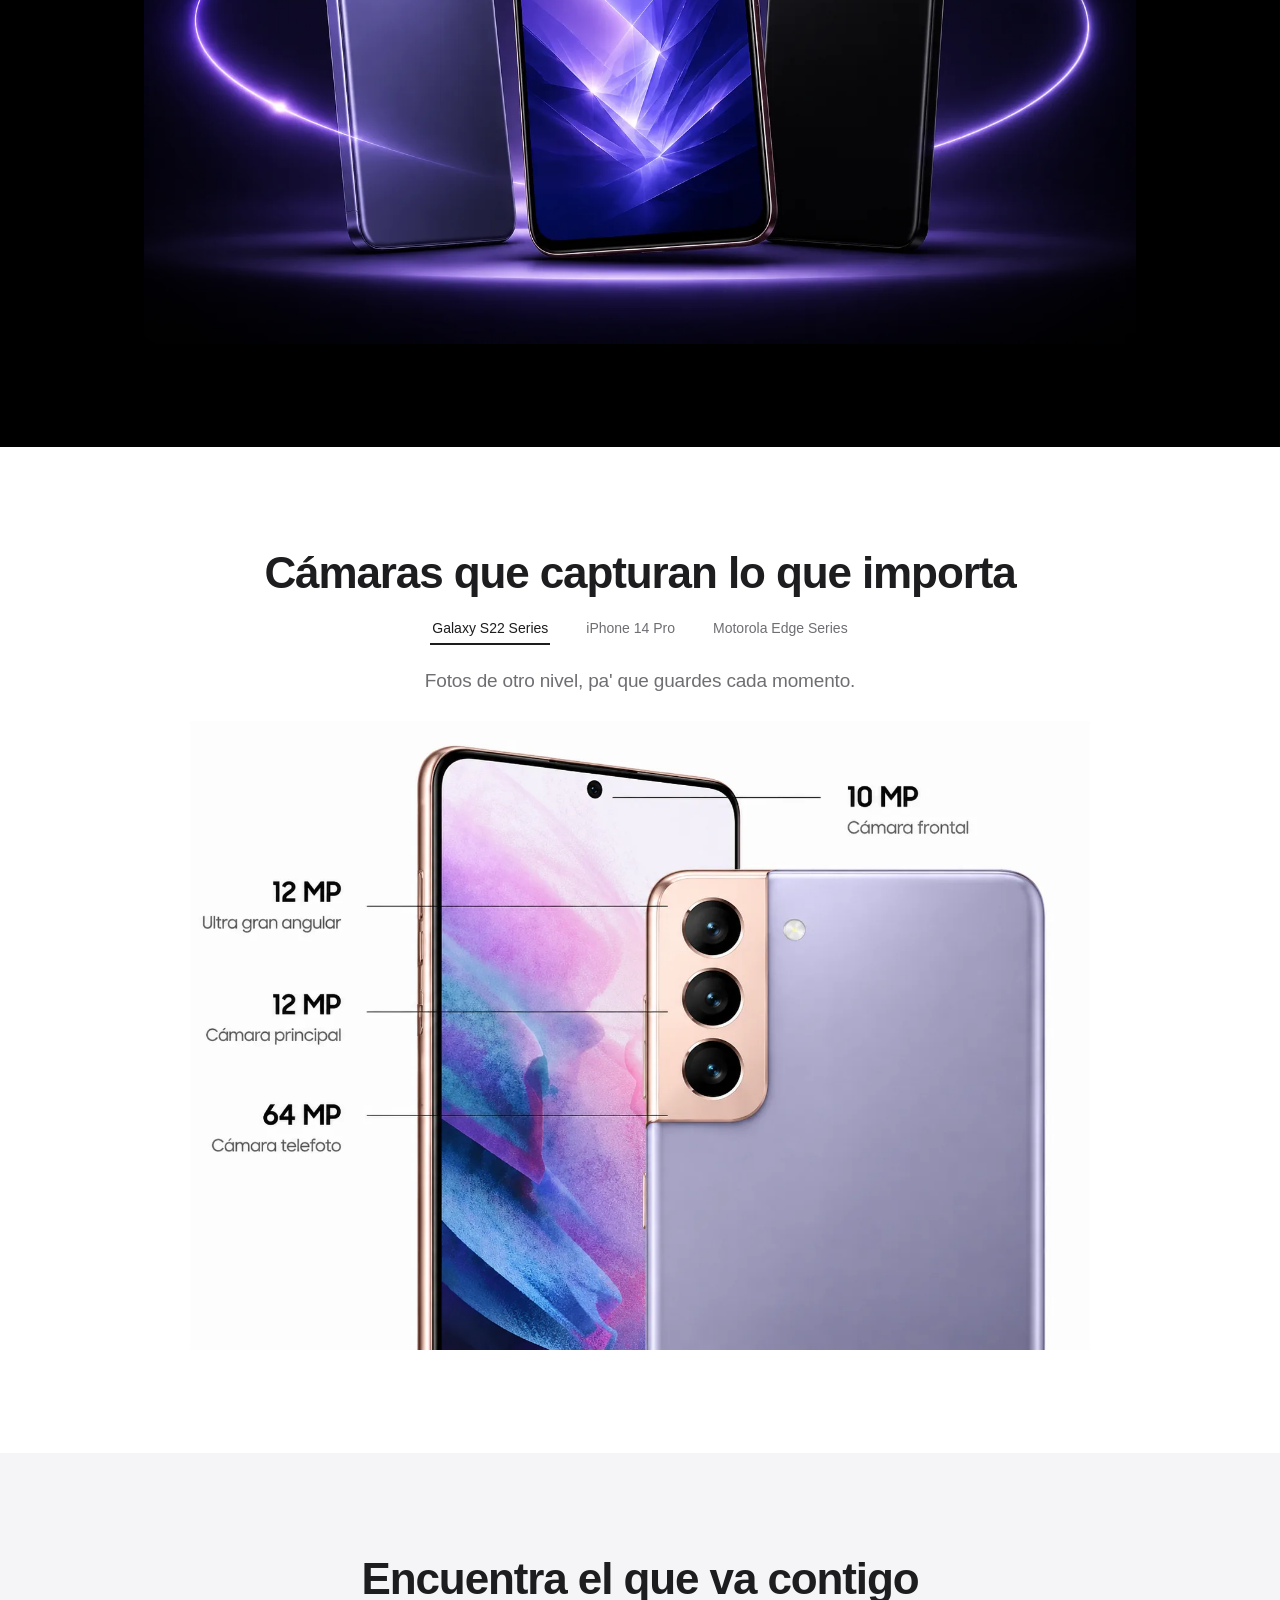
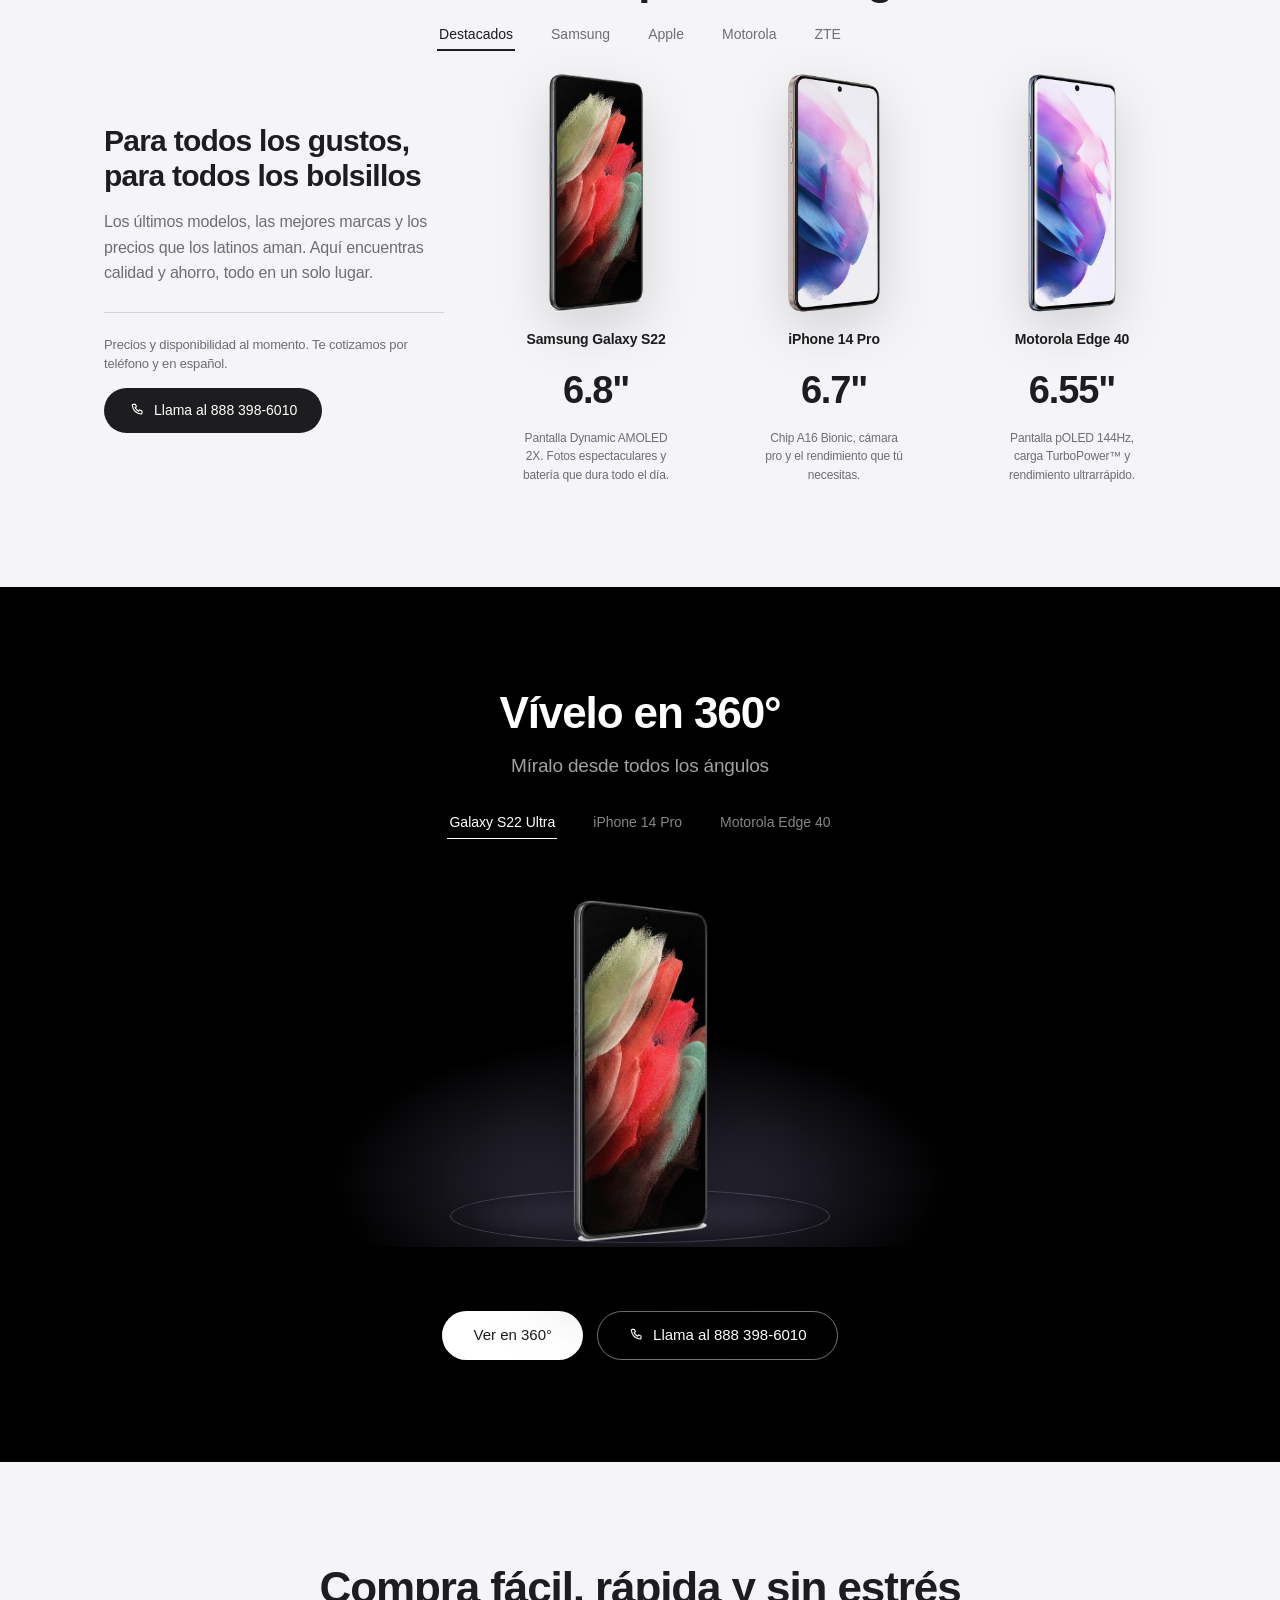
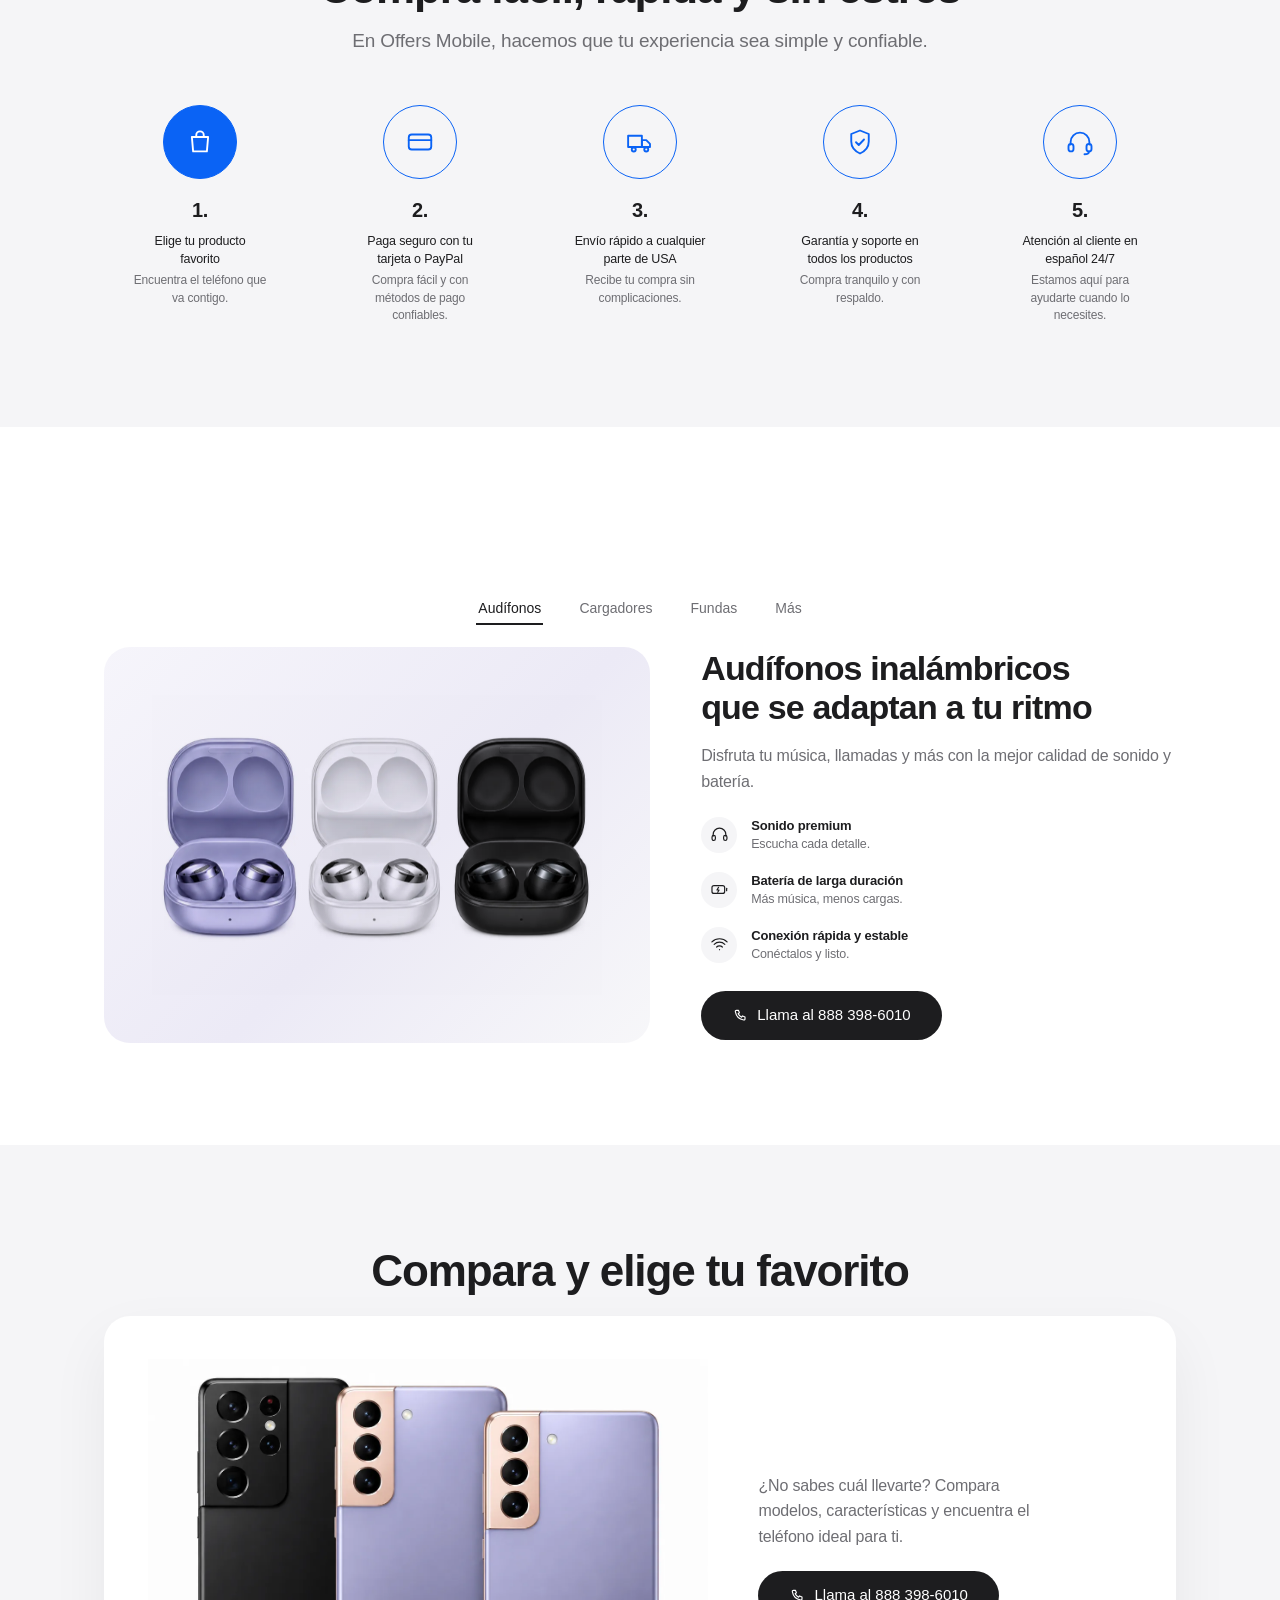
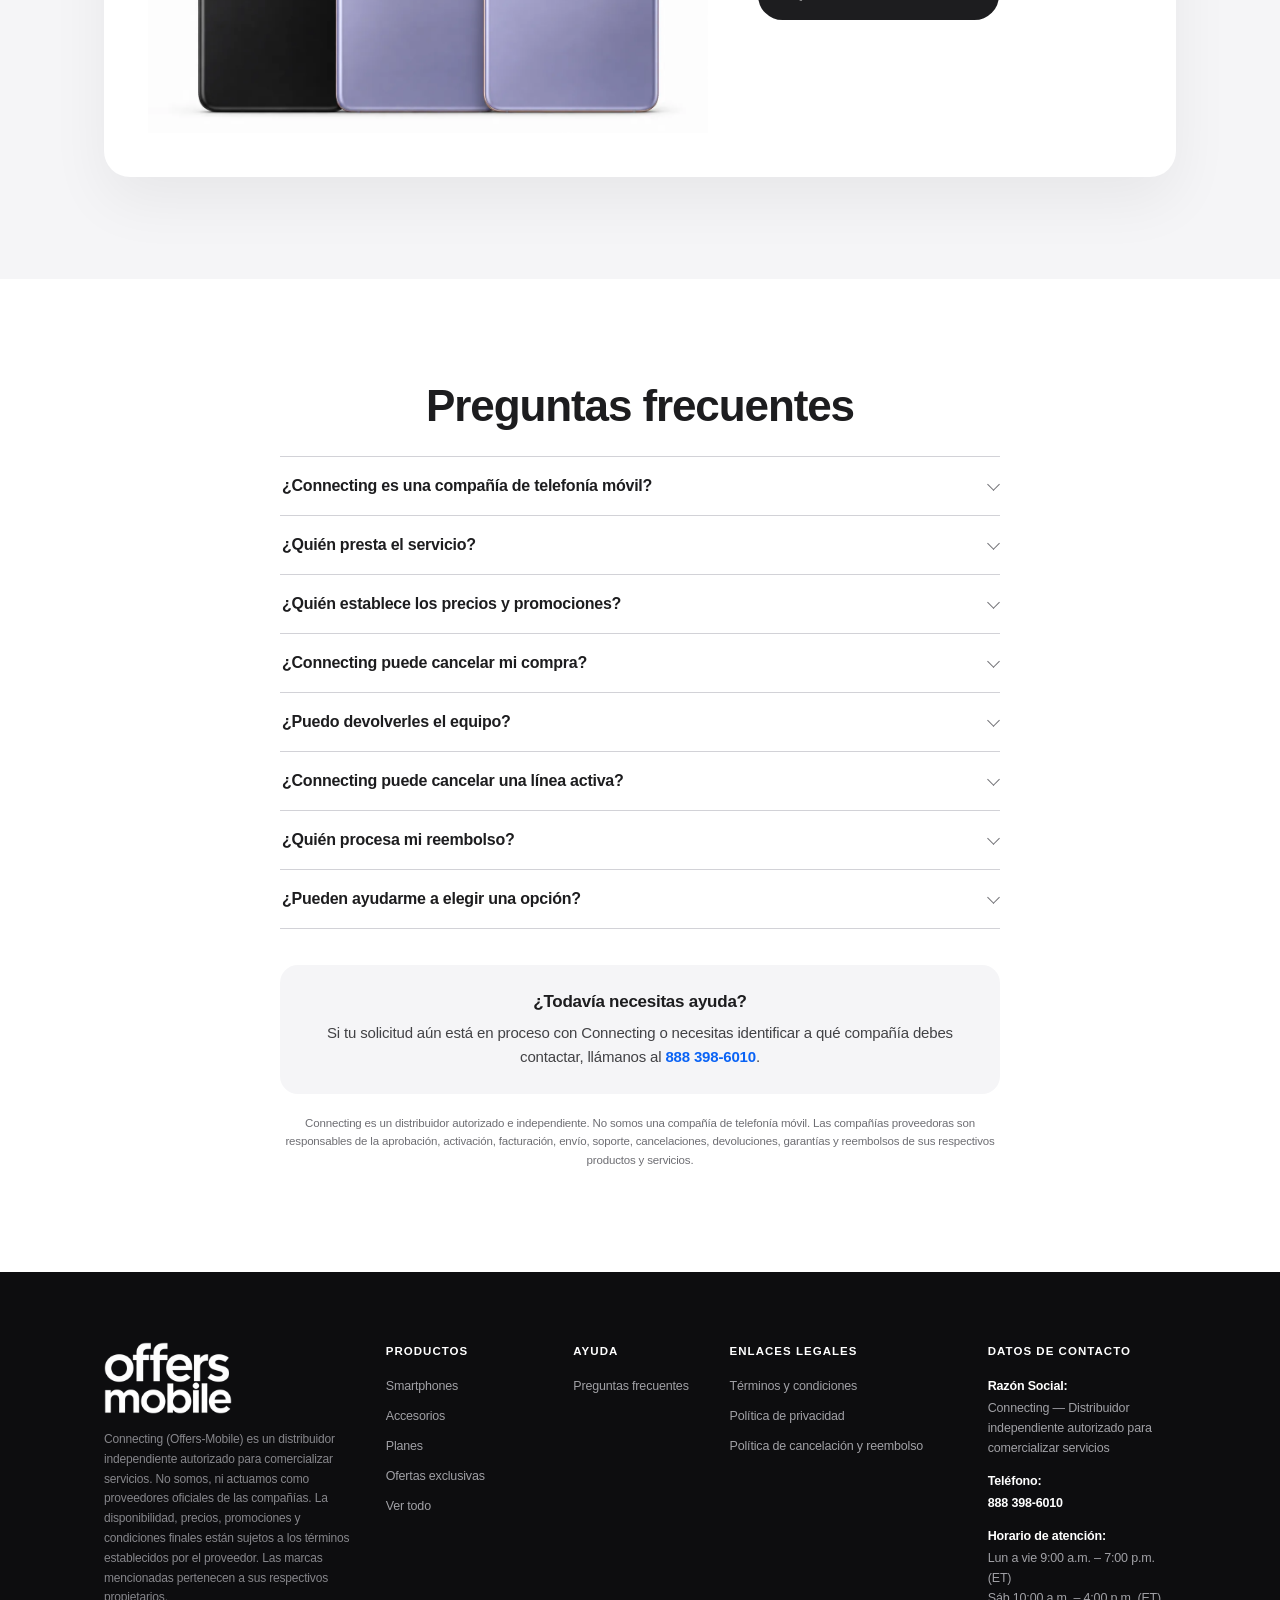
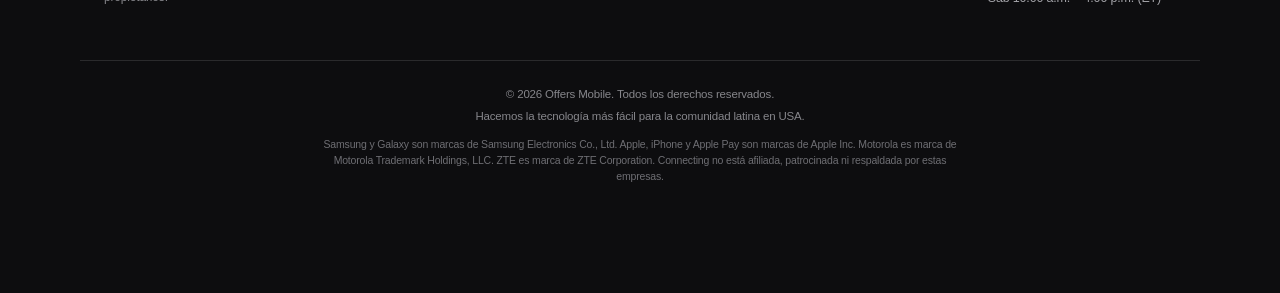
==== commit f678dd61: "Nombra a Connecting como entidad y deja Offers Mobile como marca El texto legal declara a Connecting" ====
--- a/index.html
+++ b/index.html
@@ -3,7 +3,7 @@
 <head>
 <meta charset="UTF-8">
 <meta name="viewport" content="width=device-width, initial-scale=1">
-<title>Offers Mobile — Los mejores teléfonos para tu estilo de vida</title>
+<title>Connecting — Los mejores teléfonos para tu estilo de vida</title>
 <meta name="description" content="Tu próximo teléfono está aquí. Buen precio, buenas marcas y atención en español. Compra fácil y recibe en USA.">
 <link rel="canonical" href="https://offers-mobile.com/">
 
@@ -17,7 +17,7 @@
 <meta property="og:image" content="https://offers-mobile.com/images/og-image.jpg">
 <meta property="og:image:width" content="1200">
 <meta property="og:image:height" content="630">
-<meta property="og:image:alt" content="Tel&eacute;fonos disponibles en Offers Mobile">
+<meta property="og:image:alt" content="Teléfonos disponibles en Offers Mobile">
 
 <!-- X / Twitter -->
 <meta name="twitter:card" content="summary_large_image">
@@ -340,7 +340,7 @@
 
     <div class="faq reveal">
       <details class="faq__item">
-        <summary>¿Offers Mobile es una compañía de telefonía móvil?</summary>
+        <summary>¿Connecting es una compañía de telefonía móvil?</summary>
         <div class="faq__a"><p>No. Somos un distribuidor autorizado e independiente que promociona ofertas y ayuda a procesar solicitudes mediante las plataformas disponibles de las compañías proveedoras.</p></div>
       </details>
       <details class="faq__item">
@@ -352,20 +352,20 @@
         <div class="faq__a"><p>Los precios, promociones, disponibilidad, requisitos y condiciones son establecidos por cada proveedor y pueden cambiar según la ubicación, elegibilidad y fecha de contratación.</p></div>
       </details>
       <details class="faq__item">
-        <summary>¿Offers Mobile puede cancelar mi compra?</summary>
+        <summary>¿Connecting puede cancelar mi compra?</summary>
         <div class="faq__a"><p>Podemos verificar si es posible detenerla mientras la solicitud todavía se encuentre en proceso con nuestro equipo. Si ya fue procesada, enviada, activada o completada por el proveedor, deberás comunicarte directamente con esa compañía.</p></div>
       </details>
       <details class="faq__item">
         <summary>¿Puedo devolverles el equipo?</summary>
-        <div class="faq__a"><p>No. Offers Mobile no recibe equipos. Las devoluciones deben gestionarse con la compañía que envió o facturó el producto.</p></div>
-      </details>
-      <details class="faq__item">
-        <summary>¿Offers Mobile puede cancelar una línea activa?</summary>
+        <div class="faq__a"><p>No. Connecting no recibe equipos. Las devoluciones deben gestionarse con la compañía que envió o facturó el producto.</p></div>
+      </details>
+      <details class="faq__item">
+        <summary>¿Connecting puede cancelar una línea activa?</summary>
         <div class="faq__a"><p>No. Las líneas, cuentas y servicios activos son administrados exclusivamente por la compañía proveedora.</p></div>
       </details>
       <details class="faq__item">
         <summary>¿Quién procesa mi reembolso?</summary>
-        <div class="faq__a"><p>El proveedor o la entidad que recibió y procesó el pago. Offers Mobile no puede emitir reembolsos correspondientes a cobros realizados por otra compañía.</p></div>
+        <div class="faq__a"><p>El proveedor o la entidad que recibió y procesó el pago. Connecting no puede emitir reembolsos correspondientes a cobros realizados por otra compañía.</p></div>
       </details>
       <details class="faq__item">
         <summary>¿Pueden ayudarme a elegir una opción?</summary>
@@ -375,11 +375,11 @@
 
     <div class="faq__more reveal">
       <h3>¿Todavía necesitas ayuda?</h3>
-      <p>Si tu solicitud aún está en proceso con Offers Mobile o necesitas identificar a qué compañía debes
+      <p>Si tu solicitud aún está en proceso con Connecting o necesitas identificar a qué compañía debes
       contactar, llámanos al <a href="tel:+18883986010" data-cta="faq">888 398-6010</a>.</p>
     </div>
 
-    <p class="faq__note reveal">Offers Mobile es un distribuidor autorizado e independiente. No somos una compañía
+    <p class="faq__note reveal">Connecting es un distribuidor autorizado e independiente. No somos una compañía
     de telefonía móvil. Las compañías proveedoras son responsables de la aprobación, activación, facturación,
     envío, soporte, cancelaciones, devoluciones, garantías y reembolsos de sus respectivos productos y servicios.</p>
   </div>
@@ -394,10 +394,10 @@
       <a href="#inicio" class="footer__logo" aria-label="Offers Mobile inicio">
         <img src="images/logo.webp?v=2" alt="Offers Mobile" width="356" height="200">
       </a>
-      <p class="footer__about">Connecting (Offers-Mobile) es un distribuidor independiente de smartphones
-      y accesorios. No somos Samsung, Apple, Motorola ni ZTE, ni actuamos en su nombre como
-      entidad oficial. La disponibilidad, los precios y las promociones pueden cambiar sin
-      previo aviso y est&aacute;n sujetos a las condiciones vigentes en el momento de la compra.</p>
+      <p class="footer__about">Connecting (Offers-Mobile) es un distribuidor independiente autorizado
+      para comercializar servicios. No somos, ni actuamos como proveedores oficiales de las compañías.
+      La disponibilidad, precios, promociones y condiciones finales están sujetos a los términos
+      establecidos por el proveedor. Las marcas mencionadas pertenecen a sus respectivos propietarios.</p>
     </div>
 
     <div class="footer__col">
@@ -416,27 +416,27 @@
 
     <div class="footer__col">
       <h5>Enlaces legales</h5>
-      <a href="terminos.html">T&eacute;rminos y condiciones</a>
-      <a href="privacidad.html">Pol&iacute;tica de privacidad</a>
-      <a href="devoluciones.html">Pol&iacute;tica de cancelaci&oacute;n y reembolso</a>
+      <a href="terminos.html">Términos y condiciones</a>
+      <a href="privacidad.html">Política de privacidad</a>
+      <a href="devoluciones.html">Política de cancelación y reembolso</a>
     </div>
 
     <div class="footer__col footer__col--data">
       <h5>Datos de contacto</h5>
       <dl class="footer__data">
         <div>
-          <dt>Raz&oacute;n Social:</dt>
-          <dd>Offers Mobile &mdash; Distribuidor independiente de smartphones y accesorios</dd>
-        </div>
-        <!-- Direcci&oacute;n Comercial y Correo: pendientes de que nos pasen los datos reales -->
+          <dt>Razón Social:</dt>
+          <dd>Connecting — Distribuidor independiente autorizado para comercializar servicios</dd>
+        </div>
+        <!-- Dirección Comercial y Correo: pendientes de que nos pasen los datos reales -->
         <div>
-          <dt>Tel&eacute;fono:</dt>
+          <dt>Teléfono:</dt>
           <dd><a href="tel:+18883986010" class="footer__tel">888 398-6010</a></dd>
         </div>
         <div>
-          <dt>Horario de atenci&oacute;n:</dt>
-          <dd>Lun a vie 9:00 a.m. &ndash; 7:00 p.m. (ET)<br>
-          S&aacute;b 10:00 a.m. &ndash; 4:00 p.m. (ET)</dd>
+          <dt>Horario de atención:</dt>
+          <dd>Lun a vie 9:00 a.m. – 7:00 p.m. (ET)<br>
+          Sáb 10:00 a.m. – 4:00 p.m. (ET)</dd>
         </div>
       </dl>
     </div>
@@ -444,11 +444,11 @@
 
   <div class="wrap footer__bottom">
     <div class="footer__legal">
-      <p>&copy; 2026 Offers Mobile. Todos los derechos reservados.</p>
-      <p>Hacemos la tecnolog&iacute;a m&aacute;s f&aacute;cil para la comunidad latina en USA.</p>
+      <p>© 2026 Offers Mobile. Todos los derechos reservados.</p>
+      <p>Hacemos la tecnología más fácil para la comunidad latina en USA.</p>
       <p class="footer__tm">Samsung y Galaxy son marcas de Samsung Electronics Co., Ltd. Apple, iPhone
       y Apple&nbsp;Pay son marcas de Apple Inc. Motorola es marca de Motorola Trademark Holdings, LLC.
-      ZTE es marca de ZTE Corporation. Offers Mobile no est&aacute; afiliada, patrocinada ni respaldada
+      ZTE es marca de ZTE Corporation. Connecting no está afiliada, patrocinada ni respaldada
       por estas empresas.</p>
     </div>
   </div>
@@ -457,7 +457,7 @@
 <!-- ============ BOTÓN FLOTANTE DE LLAMADA ============ -->
 <a href="tel:+18883986010" class="call-fab" data-cta="flotante">
   <svg viewBox="0 0 24 24" aria-hidden="true"><path d="M6.6 3.5h3l1.5 3.7-1.9 1.4a12 12 0 0 0 5.2 5.2l1.4-1.9 3.7 1.5v3a1.6 1.6 0 0 1-1.8 1.6A15.6 15.6 0 0 1 5 5.3 1.6 1.6 0 0 1 6.6 3.5z"/></svg>
-  <span>Llamar Gratis &mdash; Atenci&oacute;n en Espa&ntilde;ol</span>
+  <span>Llamar Gratis — Atención en Español</span>
 </a>
 
 <script src="js/main.js"></script>
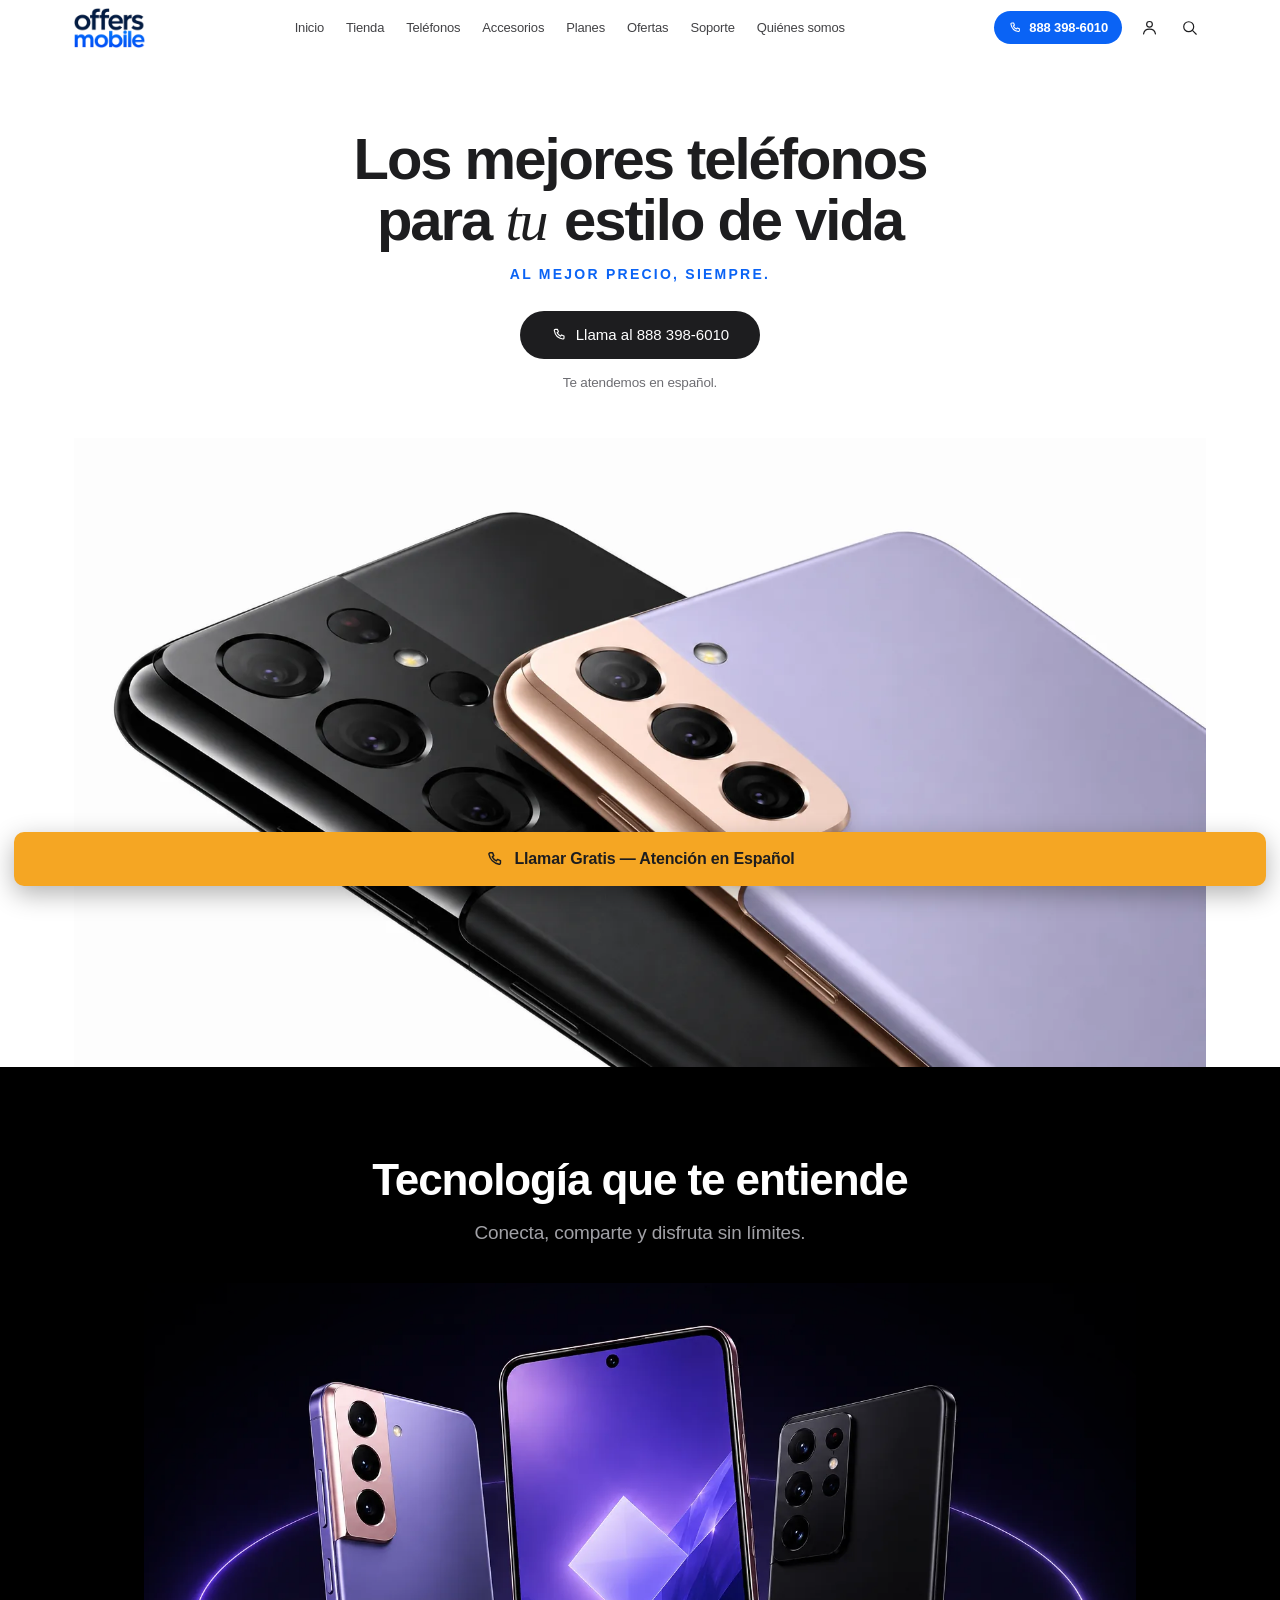
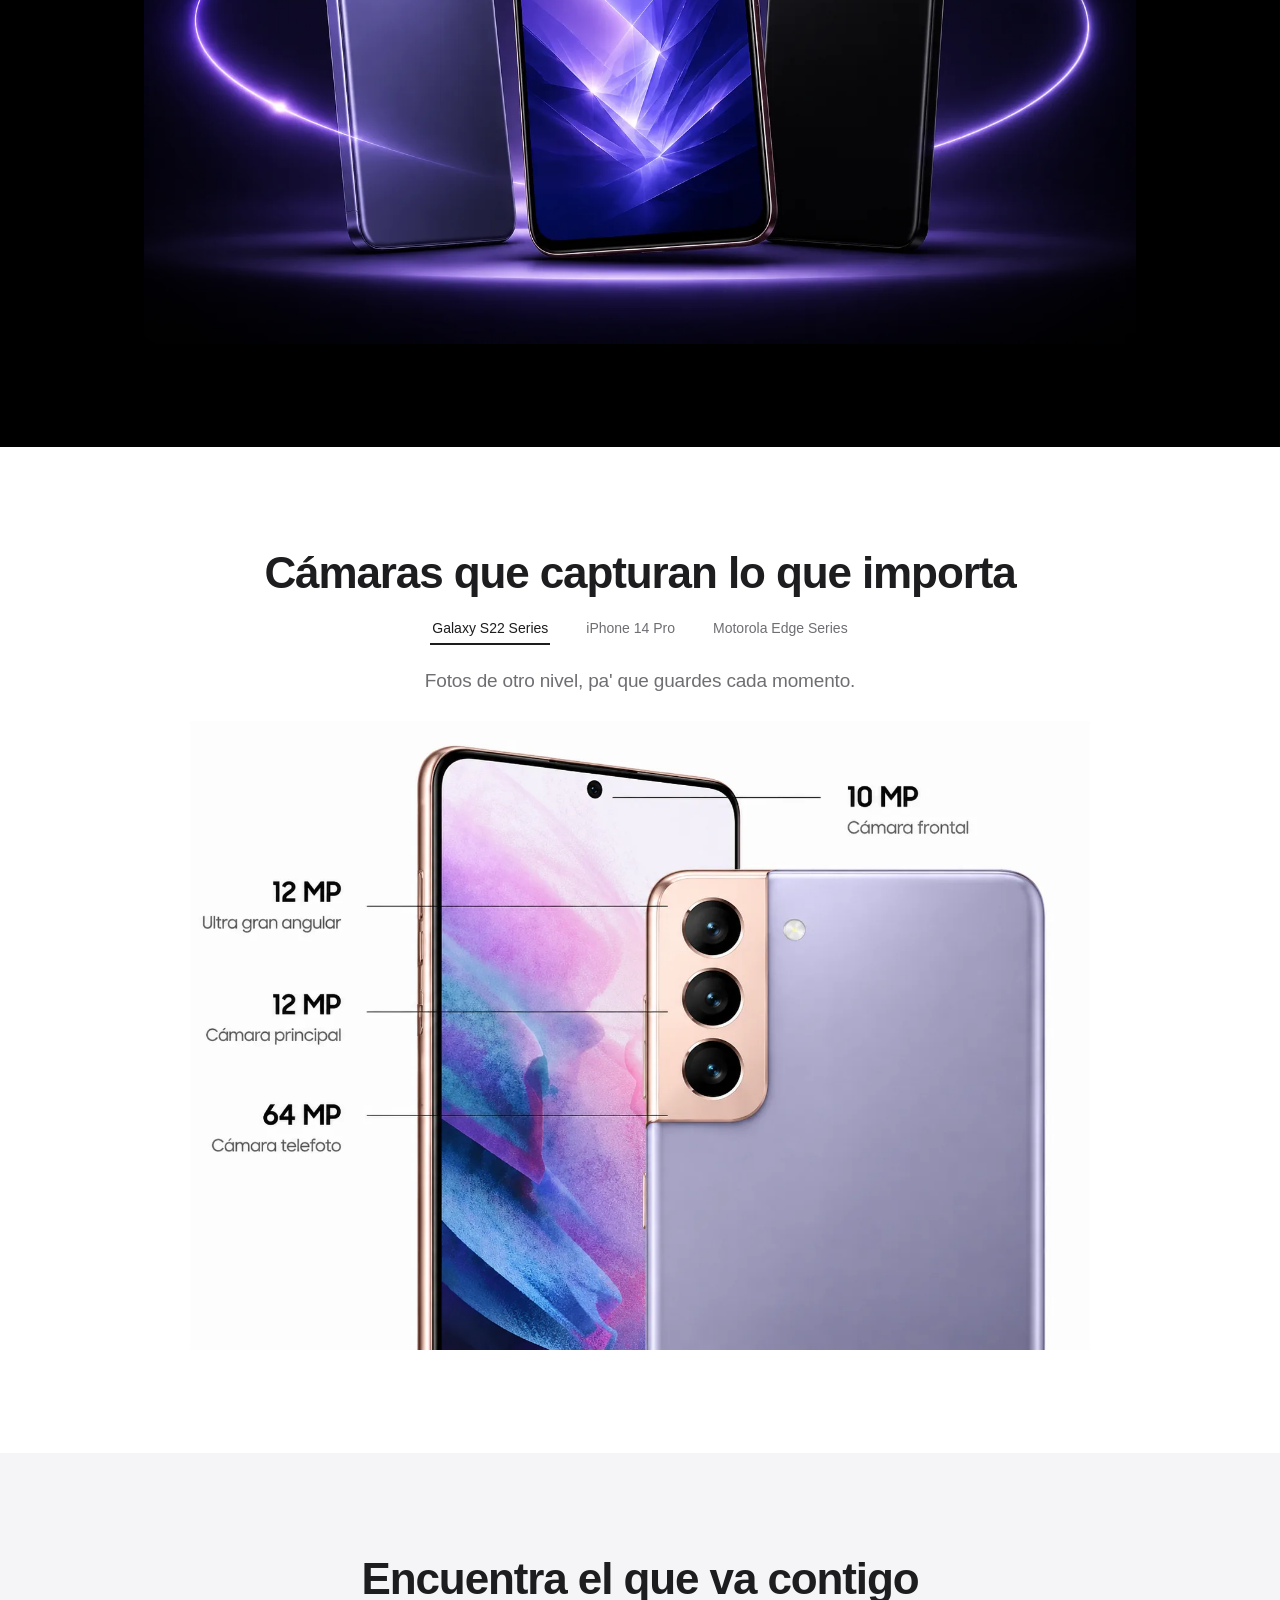
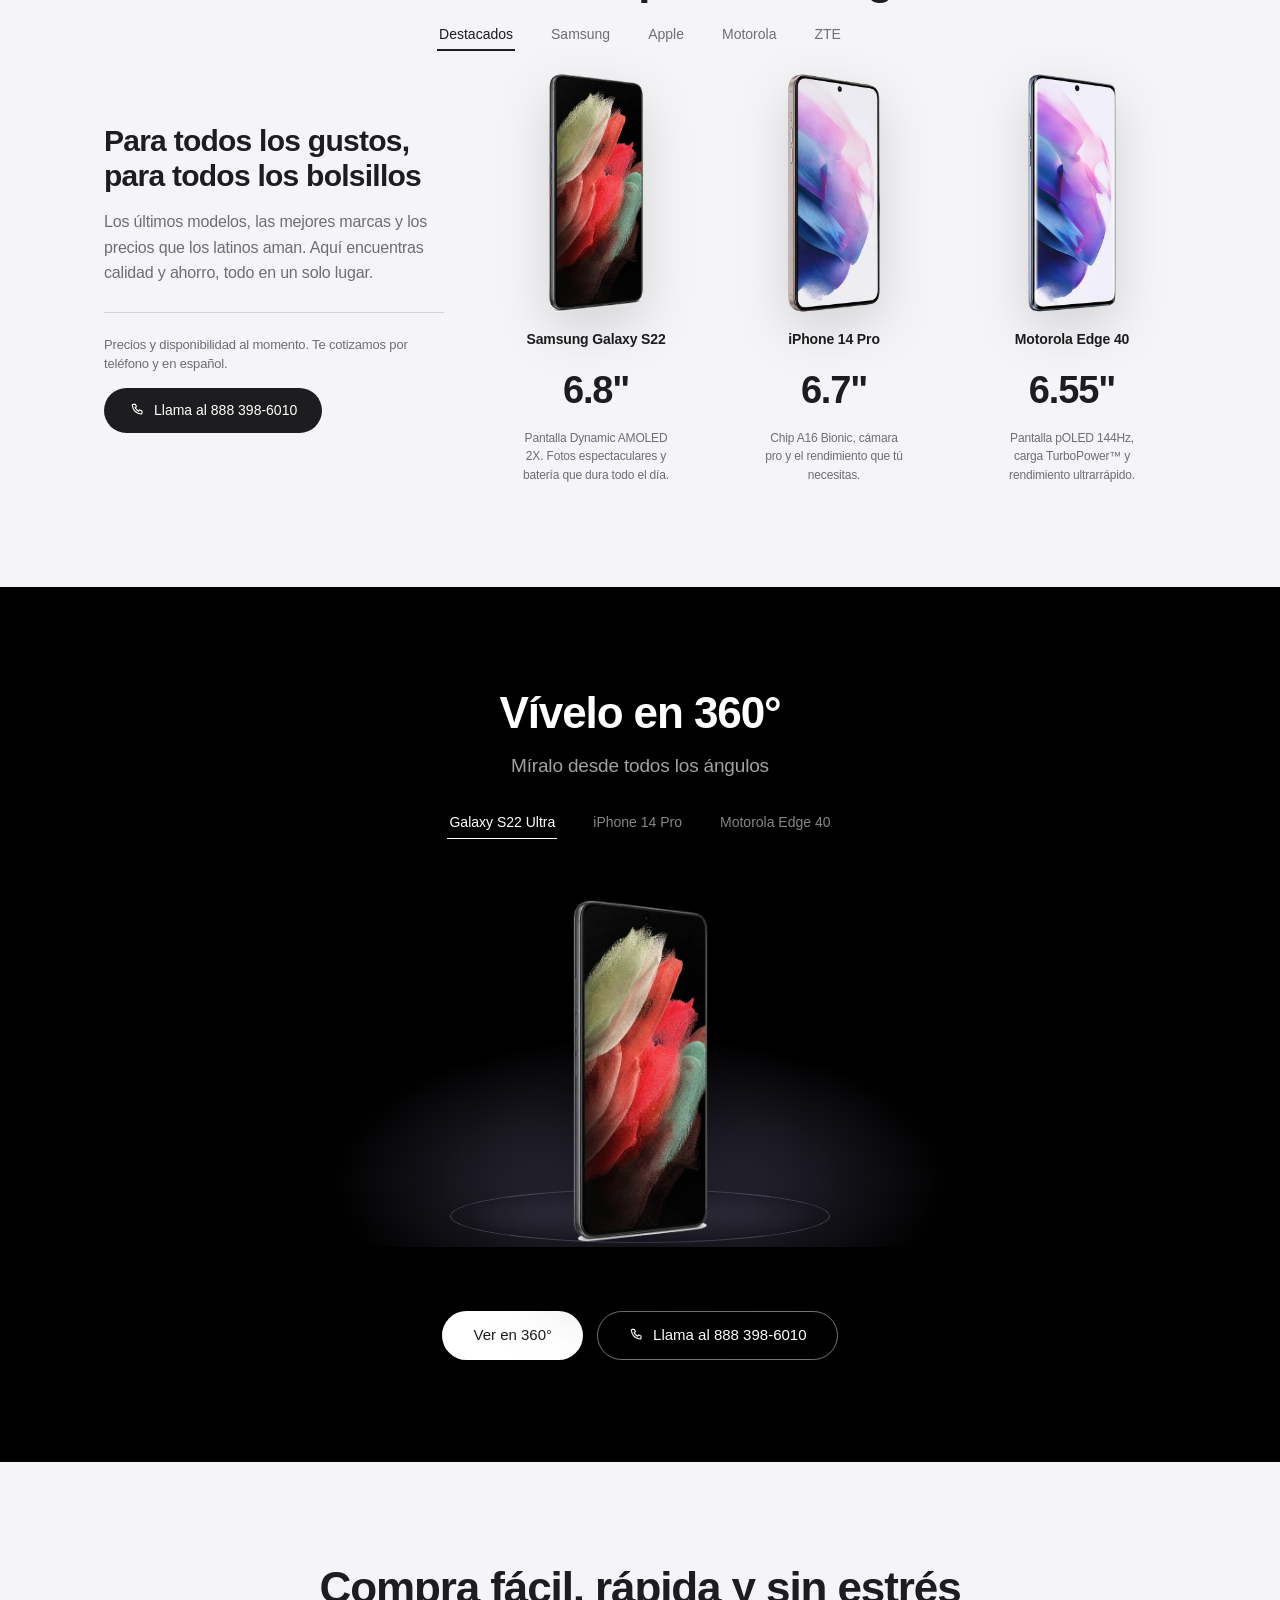
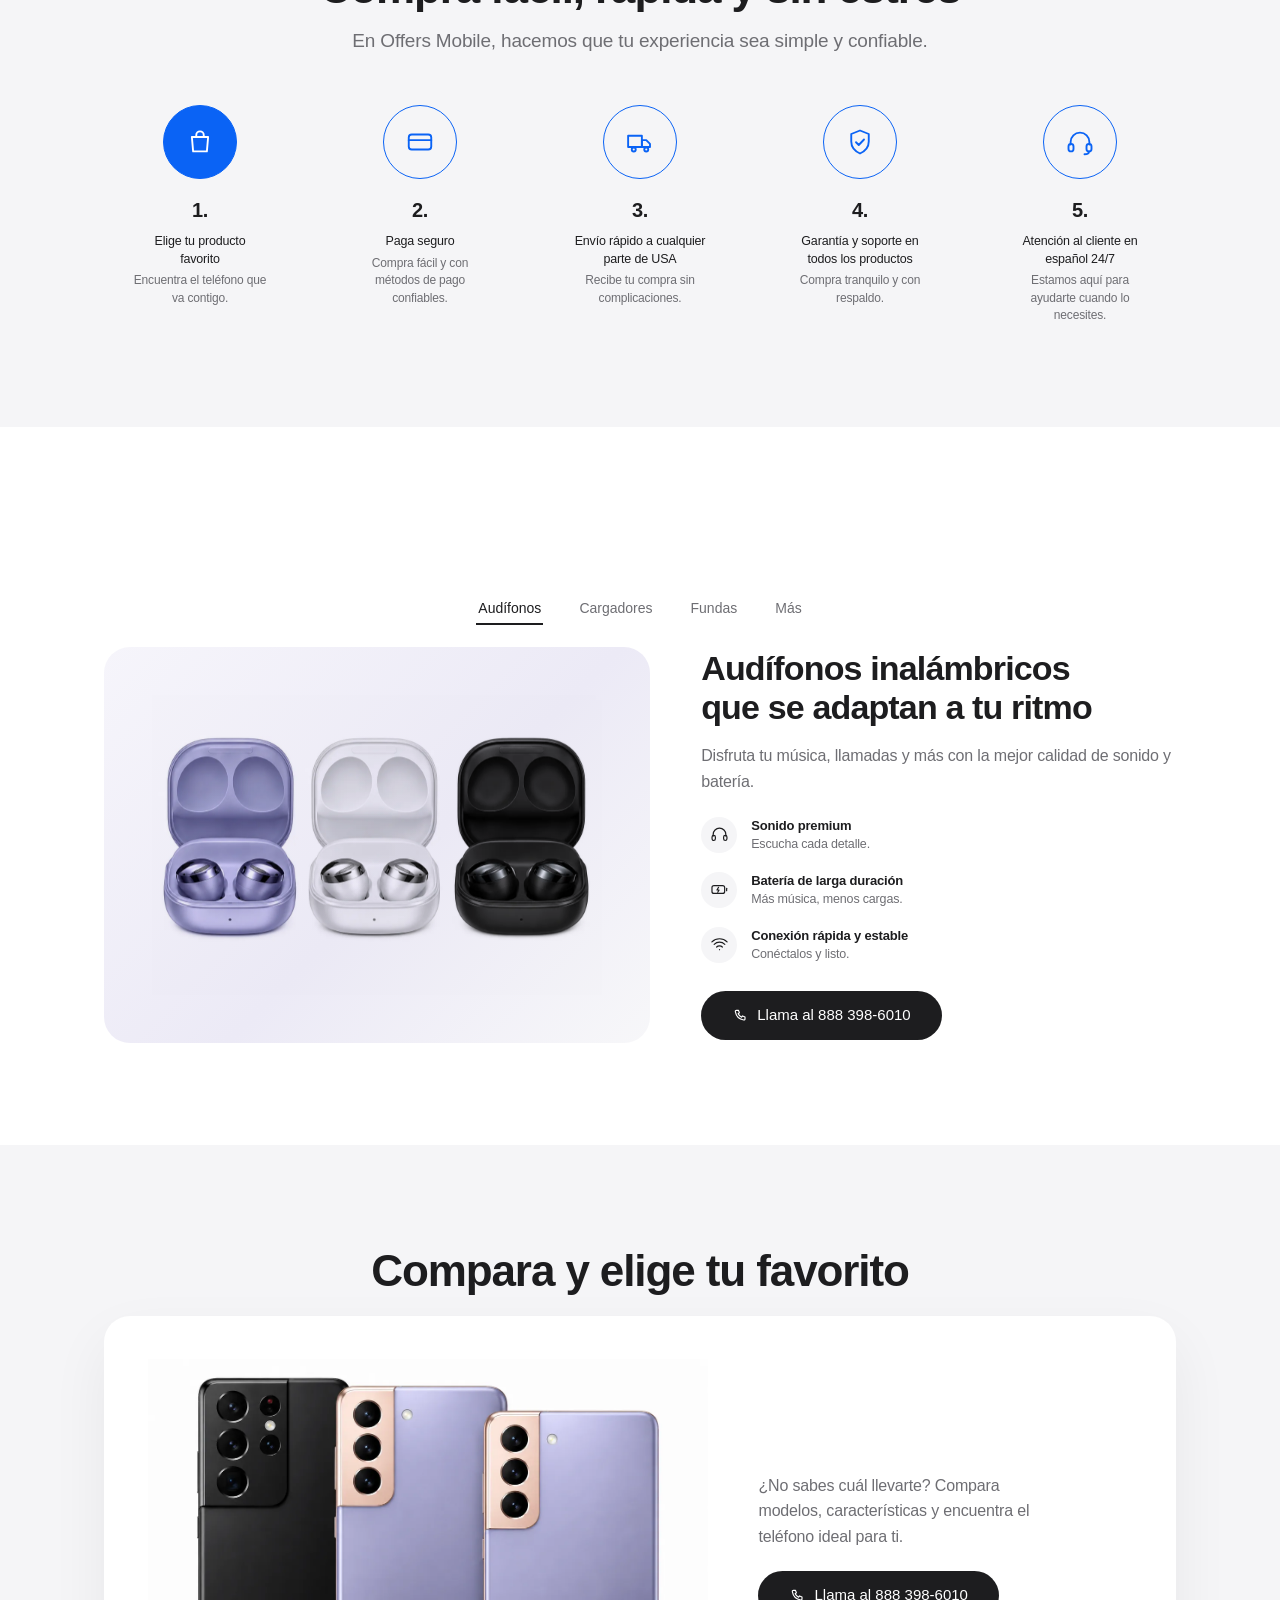
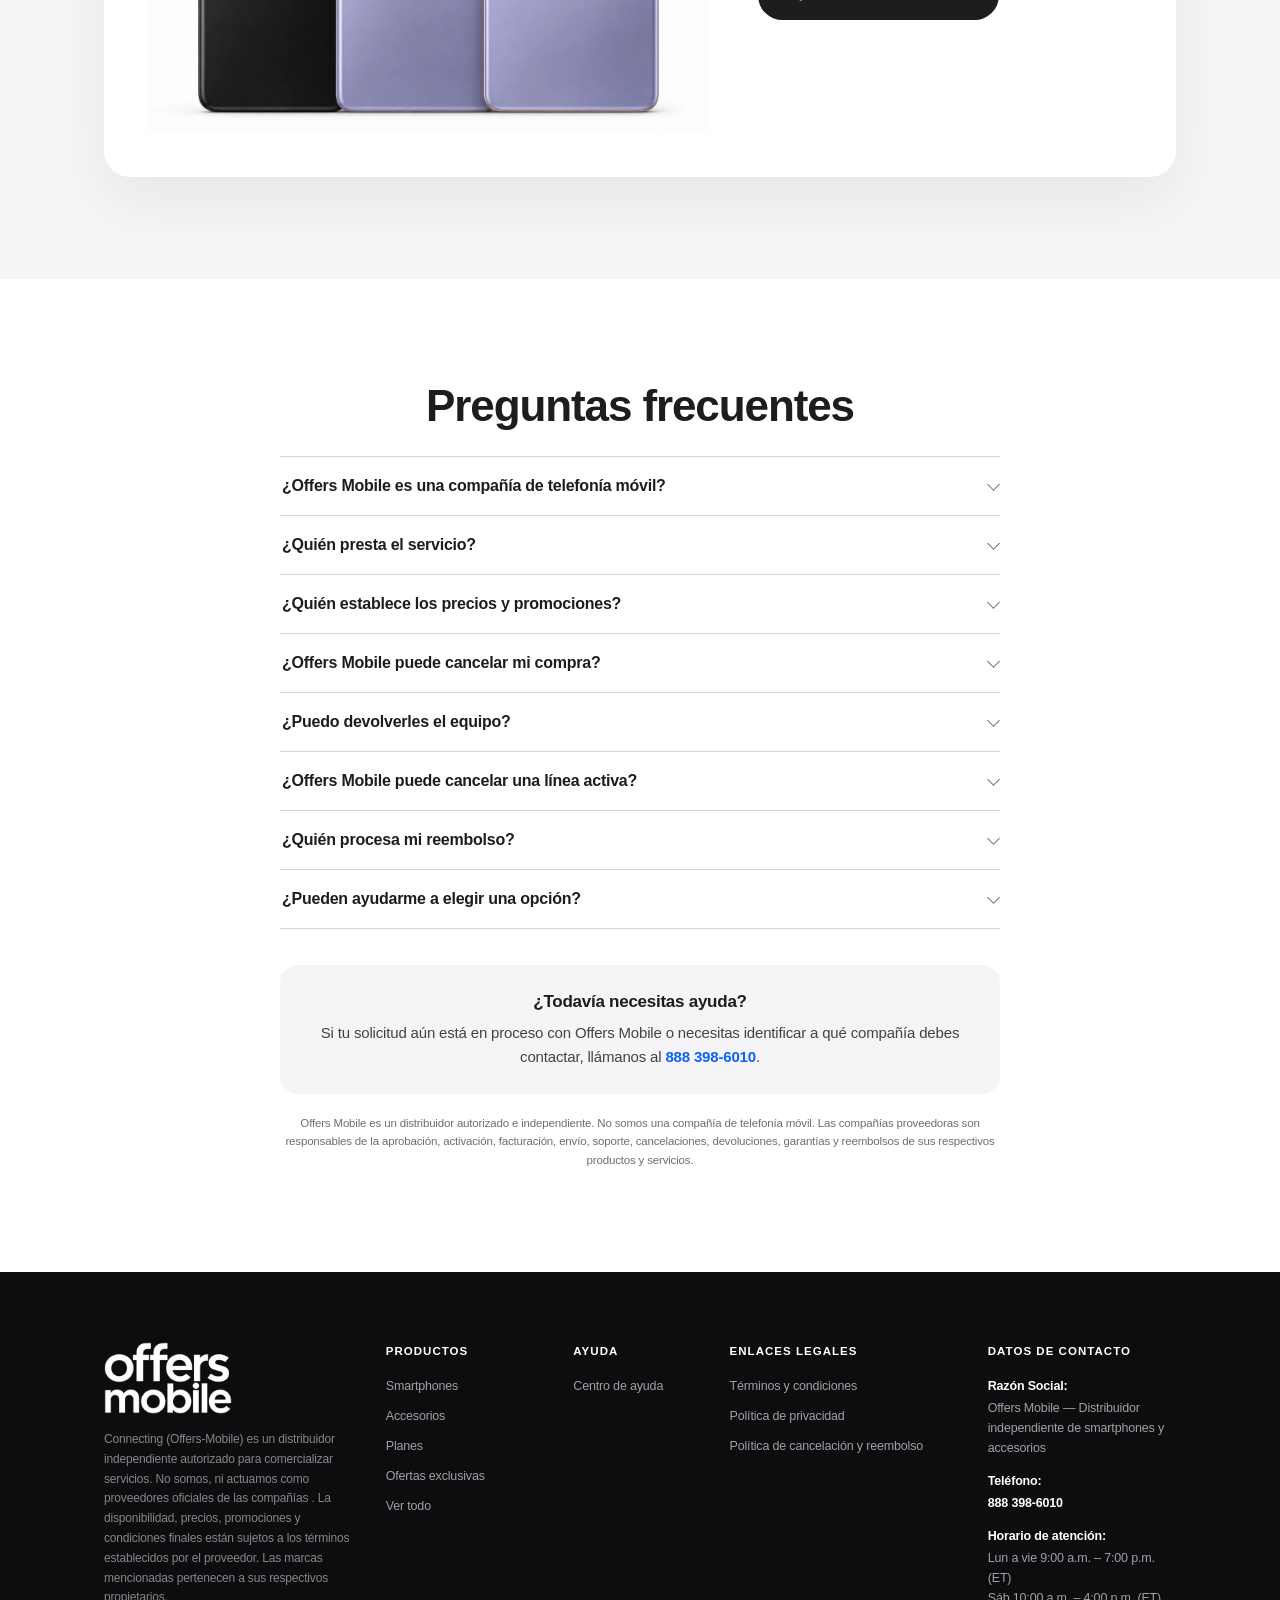
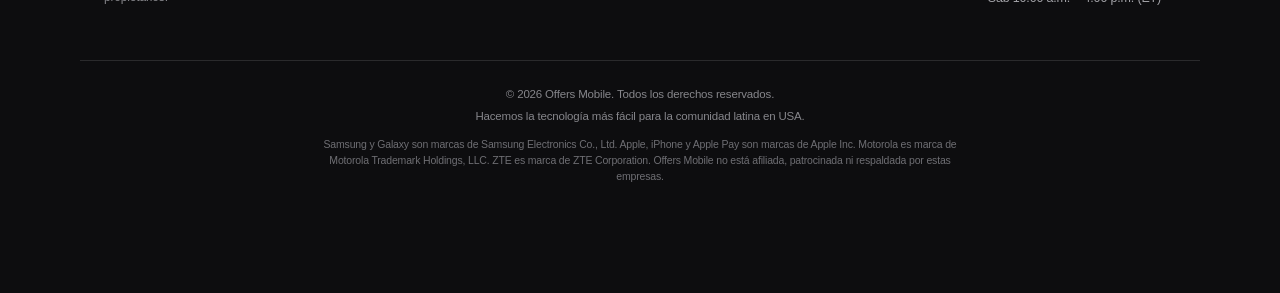
==== commit 9edaaa96: "Unifica el rotulo de Ayuda del pie en Centro de ayuda El enlace tenia tres nombres distintos entre p" ====
--- a/index.html
+++ b/index.html
@@ -3,7 +3,7 @@
 <head>
 <meta charset="UTF-8">
 <meta name="viewport" content="width=device-width, initial-scale=1">
-<title>Connecting — Los mejores teléfonos para tu estilo de vida</title>
+<title>Offers Mobile — Los mejores teléfonos para tu estilo de vida</title>
 <meta name="description" content="Tu próximo teléfono está aquí. Buen precio, buenas marcas y atención en español. Compra fácil y recibe en USA.">
 <link rel="canonical" href="https://offers-mobile.com/">
 
@@ -17,7 +17,7 @@
 <meta property="og:image" content="https://offers-mobile.com/images/og-image.jpg">
 <meta property="og:image:width" content="1200">
 <meta property="og:image:height" content="630">
-<meta property="og:image:alt" content="Teléfonos disponibles en Offers Mobile">
+<meta property="og:image:alt" content="Tel&eacute;fonos disponibles en Offers Mobile">
 
 <!-- X / Twitter -->
 <meta name="twitter:card" content="summary_large_image">
@@ -237,7 +237,7 @@
           <svg viewBox="0 0 24 24" aria-hidden="true"><rect x="3" y="6" width="18" height="12" rx="2.4"/><path d="M3 10.5h18"/></svg>
         </div>
         <p class="step__num">2.</p>
-        <p class="step__title">Paga seguro con tu tarjeta o PayPal</p>
+        <p class="step__title">Paga seguro</p>
         <p class="step__desc">Compra fácil y con métodos de pago confiables.</p>
       </li>
       <li class="step reveal">
@@ -340,7 +340,7 @@
 
     <div class="faq reveal">
       <details class="faq__item">
-        <summary>¿Connecting es una compañía de telefonía móvil?</summary>
+        <summary>¿Offers Mobile es una compañía de telefonía móvil?</summary>
         <div class="faq__a"><p>No. Somos un distribuidor autorizado e independiente que promociona ofertas y ayuda a procesar solicitudes mediante las plataformas disponibles de las compañías proveedoras.</p></div>
       </details>
       <details class="faq__item">
@@ -352,20 +352,20 @@
         <div class="faq__a"><p>Los precios, promociones, disponibilidad, requisitos y condiciones son establecidos por cada proveedor y pueden cambiar según la ubicación, elegibilidad y fecha de contratación.</p></div>
       </details>
       <details class="faq__item">
-        <summary>¿Connecting puede cancelar mi compra?</summary>
+        <summary>¿Offers Mobile puede cancelar mi compra?</summary>
         <div class="faq__a"><p>Podemos verificar si es posible detenerla mientras la solicitud todavía se encuentre en proceso con nuestro equipo. Si ya fue procesada, enviada, activada o completada por el proveedor, deberás comunicarte directamente con esa compañía.</p></div>
       </details>
       <details class="faq__item">
         <summary>¿Puedo devolverles el equipo?</summary>
-        <div class="faq__a"><p>No. Connecting no recibe equipos. Las devoluciones deben gestionarse con la compañía que envió o facturó el producto.</p></div>
-      </details>
-      <details class="faq__item">
-        <summary>¿Connecting puede cancelar una línea activa?</summary>
+        <div class="faq__a"><p>No. Offers Mobile no recibe equipos. Las devoluciones deben gestionarse con la compañía que envió o facturó el producto.</p></div>
+      </details>
+      <details class="faq__item">
+        <summary>¿Offers Mobile puede cancelar una línea activa?</summary>
         <div class="faq__a"><p>No. Las líneas, cuentas y servicios activos son administrados exclusivamente por la compañía proveedora.</p></div>
       </details>
       <details class="faq__item">
         <summary>¿Quién procesa mi reembolso?</summary>
-        <div class="faq__a"><p>El proveedor o la entidad que recibió y procesó el pago. Connecting no puede emitir reembolsos correspondientes a cobros realizados por otra compañía.</p></div>
+        <div class="faq__a"><p>El proveedor o la entidad que recibió y procesó el pago. Offers Mobile no puede emitir reembolsos correspondientes a cobros realizados por otra compañía.</p></div>
       </details>
       <details class="faq__item">
         <summary>¿Pueden ayudarme a elegir una opción?</summary>
@@ -375,11 +375,11 @@
 
     <div class="faq__more reveal">
       <h3>¿Todavía necesitas ayuda?</h3>
-      <p>Si tu solicitud aún está en proceso con Connecting o necesitas identificar a qué compañía debes
+      <p>Si tu solicitud aún está en proceso con Offers Mobile o necesitas identificar a qué compañía debes
       contactar, llámanos al <a href="tel:+18883986010" data-cta="faq">888 398-6010</a>.</p>
     </div>
 
-    <p class="faq__note reveal">Connecting es un distribuidor autorizado e independiente. No somos una compañía
+    <p class="faq__note reveal">Offers Mobile es un distribuidor autorizado e independiente. No somos una compañía
     de telefonía móvil. Las compañías proveedoras son responsables de la aprobación, activación, facturación,
     envío, soporte, cancelaciones, devoluciones, garantías y reembolsos de sus respectivos productos y servicios.</p>
   </div>
@@ -394,10 +394,7 @@
       <a href="#inicio" class="footer__logo" aria-label="Offers Mobile inicio">
         <img src="images/logo.webp?v=2" alt="Offers Mobile" width="356" height="200">
       </a>
-      <p class="footer__about">Connecting (Offers-Mobile) es un distribuidor independiente autorizado
-      para comercializar servicios. No somos, ni actuamos como proveedores oficiales de las compañías.
-      La disponibilidad, precios, promociones y condiciones finales están sujetos a los términos
-      establecidos por el proveedor. Las marcas mencionadas pertenecen a sus respectivos propietarios.</p>
+      <p class="footer__about">Connecting (Offers-Mobile) es un distribuidor independiente autorizado para comercializar servicios. No somos, ni actuamos como proveedores oficiales de las compañías . La disponibilidad, precios, promociones y condiciones finales están sujetos a los términos establecidos por el proveedor. Las marcas mencionadas pertenecen a sus respectivos propietarios.  </p>
     </div>
 
     <div class="footer__col">
@@ -411,32 +408,32 @@
 
     <div class="footer__col">
       <h5>Ayuda</h5>
-      <a href="ayuda.html">Preguntas frecuentes</a>
+      <a href="ayuda.html">Centro de ayuda</a>
     </div>
 
     <div class="footer__col">
       <h5>Enlaces legales</h5>
-      <a href="terminos.html">Términos y condiciones</a>
-      <a href="privacidad.html">Política de privacidad</a>
-      <a href="devoluciones.html">Política de cancelación y reembolso</a>
+      <a href="terminos.html">T&eacute;rminos y condiciones</a>
+      <a href="privacidad.html">Pol&iacute;tica de privacidad</a>
+      <a href="devoluciones.html">Pol&iacute;tica de cancelaci&oacute;n y reembolso</a>
     </div>
 
     <div class="footer__col footer__col--data">
       <h5>Datos de contacto</h5>
       <dl class="footer__data">
         <div>
-          <dt>Razón Social:</dt>
-          <dd>Connecting — Distribuidor independiente autorizado para comercializar servicios</dd>
-        </div>
-        <!-- Dirección Comercial y Correo: pendientes de que nos pasen los datos reales -->
+          <dt>Raz&oacute;n Social:</dt>
+          <dd>Offers Mobile &mdash; Distribuidor independiente de smartphones y accesorios</dd>
+        </div>
+        <!-- Direcci&oacute;n Comercial y Correo: pendientes de que nos pasen los datos reales -->
         <div>
-          <dt>Teléfono:</dt>
+          <dt>Tel&eacute;fono:</dt>
           <dd><a href="tel:+18883986010" class="footer__tel">888 398-6010</a></dd>
         </div>
         <div>
-          <dt>Horario de atención:</dt>
-          <dd>Lun a vie 9:00 a.m. – 7:00 p.m. (ET)<br>
-          Sáb 10:00 a.m. – 4:00 p.m. (ET)</dd>
+          <dt>Horario de atenci&oacute;n:</dt>
+          <dd>Lun a vie 9:00 a.m. &ndash; 7:00 p.m. (ET)<br>
+          S&aacute;b 10:00 a.m. &ndash; 4:00 p.m. (ET)</dd>
         </div>
       </dl>
     </div>
@@ -444,11 +441,11 @@
 
   <div class="wrap footer__bottom">
     <div class="footer__legal">
-      <p>© 2026 Offers Mobile. Todos los derechos reservados.</p>
-      <p>Hacemos la tecnología más fácil para la comunidad latina en USA.</p>
+      <p>&copy; 2026 Offers Mobile. Todos los derechos reservados.</p>
+      <p>Hacemos la tecnolog&iacute;a m&aacute;s f&aacute;cil para la comunidad latina en USA.</p>
       <p class="footer__tm">Samsung y Galaxy son marcas de Samsung Electronics Co., Ltd. Apple, iPhone
       y Apple&nbsp;Pay son marcas de Apple Inc. Motorola es marca de Motorola Trademark Holdings, LLC.
-      ZTE es marca de ZTE Corporation. Connecting no está afiliada, patrocinada ni respaldada
+      ZTE es marca de ZTE Corporation. Offers Mobile no est&aacute; afiliada, patrocinada ni respaldada
       por estas empresas.</p>
     </div>
   </div>
@@ -457,7 +454,7 @@
 <!-- ============ BOTÓN FLOTANTE DE LLAMADA ============ -->
 <a href="tel:+18883986010" class="call-fab" data-cta="flotante">
   <svg viewBox="0 0 24 24" aria-hidden="true"><path d="M6.6 3.5h3l1.5 3.7-1.9 1.4a12 12 0 0 0 5.2 5.2l1.4-1.9 3.7 1.5v3a1.6 1.6 0 0 1-1.8 1.6A15.6 15.6 0 0 1 5 5.3 1.6 1.6 0 0 1 6.6 3.5z"/></svg>
-  <span>Llamar Gratis — Atención en Español</span>
+  <span>Llamar Gratis &mdash; Atenci&oacute;n en Espa&ntilde;ol</span>
 </a>
 
 <script src="js/main.js"></script>
